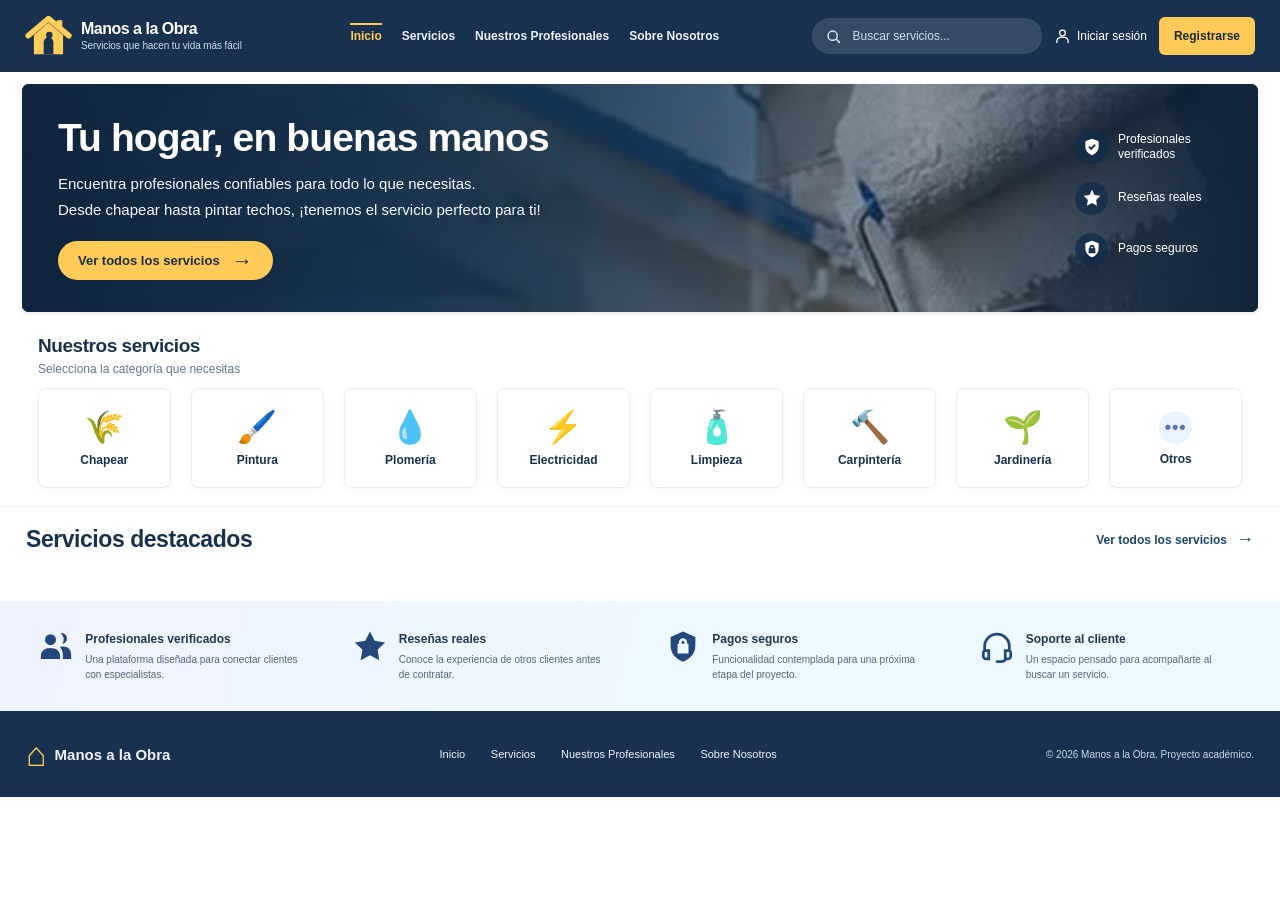
==== index.html @ 30cb7265 "Pagina de inicio" ====
<!DOCTYPE html>
<html lang="es">
<head>
  <meta charset="UTF-8">
  <meta name="viewport" content="width=device-width, initial-scale=1.0">
  <meta name="theme-color" content="#172f4b">
  <meta name="description" content="Manos a la Obra: encuentra profesionales para pintura, plomería, electricidad y más servicios del hogar.">
  <title>Manos a la Obra | Servicios para tu hogar</title>
  <link rel="stylesheet" href="styles.css">
  <script src="script.js" defer></script>
</head>
<body>
  <header class="site-header" id="inicio">
    <div class="header-inner">
      <a href="#inicio" class="brand" aria-label="Manos a la Obra, ir al inicio">
        <span class="brand-icon" aria-hidden="true">
          <svg viewBox="0 0 58 54" fill="none" xmlns="http://www.w3.org/2000/svg">
            <path d="m4 26 25-21 25 21" stroke="#FFCE5C" stroke-width="7" stroke-linecap="round" stroke-linejoin="round"/>
            <path d="M11 25v24h36V25L29 10 11 25Z" fill="#FFCE5C"/>
            <path d="M23 49V34a6 6 0 0 1 12 0v15" fill="#17334F"/>
            <path d="M39 14V7h7v13" fill="#FFCE5C"/>
            <path d="M26 25a4 4 0 1 1 8 0 4 4 0 0 1-8 0Z" fill="#17334F"/>
          </svg>
        </span>
        <span class="brand-text"><strong>Manos a la Obra</strong><small>Servicios que hacen tu vida más fácil</small></span>
      </a>

      <nav class="desktop-nav" aria-label="Navegación principal">
        <a class="nav-link is-active" href="#inicio">Inicio</a>
        <a class="nav-link" href="#servicios">Servicios</a>
        <a class="nav-link" href="#profesionales">Nuestros Profesionales</a>
        <a class="nav-link" href="#nosotros">Sobre Nosotros</a>
      </nav>

      <div class="header-actions">
        <form class="site-search" id="search-form" role="search" aria-label="Buscar servicios">
          <svg class="search-icon" viewBox="0 0 24 24" fill="none" stroke="currentColor" stroke-width="2" aria-hidden="true"><circle cx="10.8" cy="10.8" r="6.5"/><path d="m16 16 5 5"/></svg>
          <input id="search-input" type="search" placeholder="Buscar servicios..." aria-label="Buscar por servicio o profesional" autocomplete="off">
        </form>
        <button class="login-button" type="button" data-pending="iniciar sesión">
          <svg viewBox="0 0 24 24" fill="none" stroke="currentColor" stroke-width="1.8" aria-hidden="true"><circle cx="12" cy="7" r="4"/><path d="M4 21v-2c0-4 3.5-6 8-6s8 2 8 6v2"/></svg>
          <span>Iniciar sesión</span>
        </button>
        <button class="register-button" type="button" data-pending="registrarse">Registrarse</button>
      </div>
      <button class="menu-toggle" id="menu-toggle" type="button" aria-label="Abrir menú" aria-controls="mobile-menu" aria-expanded="false">
        <span></span><span></span><span></span>
      </button>
    </div>
    <nav class="mobile-menu" id="mobile-menu" aria-label="Menú móvil" hidden>
      <a href="#inicio">Inicio</a>
      <a href="#servicios">Servicios</a>
      <a href="#profesionales">Nuestros Profesionales</a>
      <a href="#nosotros">Sobre Nosotros</a>
      <div class="mobile-auth">
        <button type="button" data-pending="iniciar sesión">Iniciar sesión</button>
        <button type="button" data-pending="registrarse">Registrarse</button>
      </div>
    </nav>
  </header>

  <main>
    <section class="hero-section" aria-labelledby="hero-title">
      <div class="hero-content">
        <span class="hero-eyebrow">SERVICIOS PARA EL HOGAR</span>
        <h1 id="hero-title">Tu hogar, en buenas manos</h1>
        <p>Encuentra profesionales confiables para todo lo que necesitas.</p>
        <p>Desde chapear hasta pintar techos, ¡tenemos el servicio perfecto para ti!</p>
        <a class="hero-cta" href="#servicios">Ver todos los servicios <span aria-hidden="true">→</span></a>
      </div>
      <div class="hero-highlights" aria-label="Beneficios de la plataforma">
        <div class="hero-highlight">
          <span class="hero-highlight-icon" aria-hidden="true">
            <svg viewBox="0 0 24 24" fill="currentColor"><path d="m12 2 8 3v6.1c0 5.2-3.1 8.7-8 10.9-4.9-2.2-8-5.7-8-10.9V5l8-3Zm-1 13.8 5.5-6-1.5-1.4-4 4.3-2-1.9-1.4 1.4 3.4 3.6Z"/></svg>
          </span><span>Profesionales<br>verificados</span>
        </div>
        <div class="hero-highlight">
          <span class="hero-highlight-icon" aria-hidden="true"><svg viewBox="0 0 24 24" fill="currentColor"><path d="m12 2 3.1 6.3 7 1-5.1 5 .9 7-5.9-3.2-6 3.2 1-7-5-5 7-1L12 2Z"/></svg></span>
          <span>Reseñas reales</span>
        </div>
        <div class="hero-highlight">
          <span class="hero-highlight-icon" aria-hidden="true"><svg viewBox="0 0 24 24" fill="currentColor"><path d="m12 2 8 3v6.2c0 5.1-3.2 8.8-8 10.8-4.8-2-8-5.7-8-10.8V5l8-3Zm0 5a3 3 0 0 0-3 3v1H8v6h8v-6h-1v-1a3 3 0 0 0-3-3Zm-1 4v-1a1 1 0 0 1 2 0v1h-2Z"/></svg></span>
          <span>Pagos seguros</span>
        </div>
      </div>
    </section>

    <section class="categories-section section-wrap" id="servicios" aria-labelledby="categories-title">
      <div class="section-heading">
        <h2 id="categories-title">Nuestros servicios</h2>
        <p>Selecciona la categoría que necesitas</p>
      </div>
      <div class="category-grid" role="group" aria-label="Filtrar por categoría">
        <button class="category-card" type="button" data-category="Chapear" aria-pressed="false"><span class="category-emoji" aria-hidden="true">🌾</span><span>Chapear</span></button>
        <button class="category-card" type="button" data-category="Pintura" aria-pressed="false"><span class="category-emoji" aria-hidden="true">🖌️</span><span>Pintura</span></button>
        <button class="category-card" type="button" data-category="Plomería" aria-pressed="false"><span class="category-emoji" aria-hidden="true">💧</span><span>Plomería</span></button>
        <button class="category-card" type="button" data-category="Electricidad" aria-pressed="false"><span class="category-emoji" aria-hidden="true">⚡</span><span>Electricidad</span></button>
        <button class="category-card" type="button" data-category="Limpieza" aria-pressed="false"><span class="category-emoji" aria-hidden="true">🧴</span><span>Limpieza</span></button>
        <button class="category-card" type="button" data-category="Carpintería" aria-pressed="false"><span class="category-emoji" aria-hidden="true">🔨</span><span>Carpintería</span></button>
        <button class="category-card" type="button" data-category="Jardinería" aria-pressed="false"><span class="category-emoji" aria-hidden="true">🌱</span><span>Jardinería</span></button>
        <button class="category-card" type="button" data-category="Otros" aria-pressed="false"><span class="category-emoji others-icon" aria-hidden="true">•••</span><span>Otros</span></button>
      </div>
    </section>

    <section class="featured-section" id="profesionales" aria-labelledby="featured-title">
      <div class="section-wrap">
        <div class="featured-header">
          <div>
            <h2 id="featured-title">Servicios destacados</h2>
            <p class="results-count" id="results-count" aria-live="polite"></p>
          </div>
          <button id="show-all" class="all-services-link" type="button">Ver todos los servicios <span aria-hidden="true">→</span></button>
        </div>
        <div class="active-filter" id="active-filter" hidden><span id="filter-label"></span><button type="button" id="clear-filter" aria-label="Quitar filtros">×</button></div>
        <div class="services-grid" id="services-grid" aria-live="polite"></div>
        <div class="empty-state" id="empty-state" hidden>
          <div class="empty-icon" aria-hidden="true">⌕</div>
          <h3>No encontramos servicios con esos filtros</h3>
          <p>Prueba otra búsqueda o selecciona una categoría diferente.</p>
          <button class="reset-button" type="button" id="empty-reset">Ver todos los servicios</button>
        </div>
      </div>
    </section>

    <section class="trust-section" id="nosotros" aria-label="Acerca de la plataforma">
      <div class="trust-grid section-wrap">
        <div class="trust-item"><div class="trust-icon" aria-hidden="true"><svg viewBox="0 0 24 24" fill="currentColor"><path d="M8 11a4 4 0 1 0 0-8 4 4 0 0 0 0 8Zm8.6-.9a4 4 0 1 0-1.3-7.9 5.8 5.8 0 0 1 1.3 7.9ZM8 13c-4.4 0-7 2.3-7 6v2h14v-2c0-3.7-2.6-6-7-6Zm9-1c-.8 0-1.5.1-2.2.3 1.5 1.5 2.2 3.5 2.2 5.8V21h6v-3c0-3.7-2.2-6-6-6Z"/></svg></div><div><h3>Profesionales verificados</h3><p>Una plataforma diseñada para conectar clientes con especialistas.</p></div></div>
        <div class="trust-item"><div class="trust-icon" aria-hidden="true"><svg viewBox="0 0 24 24" fill="currentColor"><path d="m12 1 3.4 6.9L23 9l-5.5 5.4 1.3 7.6-6.8-3.6L5.2 22l1.3-7.6L1 9l7.6-1.1L12 1Z"/></svg></div><div><h3>Reseñas reales</h3><p>Conoce la experiencia de otros clientes antes de contratar.</p></div></div>
        <div class="trust-item"><div class="trust-icon" aria-hidden="true"><svg viewBox="0 0 24 24" fill="currentColor"><path d="m12 1 9 4v6c0 6-3.5 9.7-9 12-5.5-2.3-9-6-9-12V5l9-4Zm0 5a3 3 0 0 0-3 3v1H8v7h8v-7h-1V9a3 3 0 0 0-3-3Zm-1 4V9a1 1 0 0 1 2 0v1h-2Z"/></svg></div><div><h3>Pagos seguros</h3><p>Funcionalidad contemplada para una próxima etapa del proyecto.</p></div></div>
        <div class="trust-item"><div class="trust-icon" aria-hidden="true"><svg viewBox="0 0 24 24" fill="none" stroke="currentColor" stroke-width="2" stroke-linecap="round"><path d="M3 15V12a9 9 0 0 1 18 0v3M3 15h3v6H4a2 2 0 0 1-2-2v-2a2 2 0 0 1 1-2Zm18 0h-3v6h2a2 2 0 0 0 2-2v-2a2 2 0 0 0-1-2Z"/><path d="M18 21c0 1.5-2 2-4 2h-2"/></svg></div><div><h3>Soporte al cliente</h3><p>Un espacio pensado para acompañarte al buscar un servicio.</p></div></div>
      </div>
    </section>
  </main>

  <footer class="site-footer">
    <div class="footer-inner section-wrap">
      <a href="#inicio" class="footer-brand" aria-label="Volver al inicio"><span aria-hidden="true">⌂</span> Manos a la Obra</a>
      <nav aria-label="Navegación del pie de página"><a href="#inicio">Inicio</a><a href="#servicios">Servicios</a><a href="#profesionales">Nuestros Profesionales</a><a href="#nosotros">Sobre Nosotros</a></nav>
      <span class="footer-copy">© 2026 Manos a la Obra. Proyecto académico.</span>
    </div>
  </footer>

  <dialog id="profile-dialog" class="profile-dialog" aria-labelledby="dialog-name">
    <button class="dialog-close" id="profile-close" type="button" aria-label="Cerrar perfil">×</button>
    <div id="profile-content"></div>
  </dialog>
</body>
</html>
---- styles.css ----
/* Manos a la Obra — página de inicio (solo front-end) */
:root {
  --navy: #17314e;
  --navy-dark: #12283f;
  --blue: #1b466b;
  --gold: #ffcb58;
  --gold-hover: #f5b938;
  --ink: #18314c;
  --muted: #64758a;
  --surface: #ffffff;
  --pale: #f5f8fc;
  --line: #e6ebf1;
  --shadow: 0 5px 22px rgba(24, 49, 76, .07);
  font-family: "Inter", "Segoe UI", Arial, sans-serif;
  color: var(--ink);
  background: #fff;
  scroll-behavior: smooth;
}
*, *::before, *::after { box-sizing: border-box; }
body { margin: 0; min-width: 320px; font-size: 14px; }
button, input { font: inherit; }
button { cursor: pointer; }
a { color: inherit; text-decoration: none; }
button:focus-visible, a:focus-visible, input:focus-visible { outline: 3px solid #edb63f; outline-offset: 3px; }
[hidden] { display: none !important; }
.site-header { background: var(--navy); position: relative; z-index: 20; color: #fff; }
.header-inner { width: min(100%, 1560px); margin: auto; padding: 0 28px; min-height: 72px; display: flex; align-items: center; justify-content: space-between; gap: 22px; }
.brand { display: flex; align-items: center; gap: 9px; min-width: 244px; flex-shrink: 0; }
.brand-icon { width: 47px; height: 45px; display: flex; align-items: center; }
.brand-icon svg { width: 100%; height: 100%; }
.brand-text { display: flex; flex-direction: column; gap: 2px; line-height: 1.15; }
.brand-text strong { font-size: 18px; letter-spacing: -.5px; font-weight: 800; }
.brand-text small { font-size: 10px; color: #d2dde9; letter-spacing: -.1px; white-space: nowrap; }
.desktop-nav { display: flex; align-items: center; justify-content: center; gap: clamp(14px, 2.4vw, 35px); align-self: stretch; white-space: nowrap; }
.nav-link { font-size: 12px; color: #edf3fa; font-weight: 600; display: grid; place-items: center; position: relative; transition: color .2s; }
.nav-link:hover, .nav-link.is-active { color: var(--gold); }
.nav-link.is-active::after { content: ""; height: 2px; background: var(--gold); position: absolute; left: 0; right: 0; bottom: 18px; }
.header-actions { display: flex; align-items: center; justify-content: flex-end; gap: 16px; min-width: 0; }
.site-search { height: 36px; width: clamp(166px, 18vw, 265px); min-width: 142px; display: flex; align-items: center; gap: 9px; padding: 0 12px; background: rgba(255,255,255,.13); border: 1px solid rgba(255,255,255,.025); border-radius: 24px; color: #e2eaf2; transition: background .15s; }
.site-search:focus-within { background: rgba(255,255,255,.21); }
.search-icon { width: 17px; height: 17px; flex: 0 0 17px; }
.site-search input { outline: none; border: none; background: transparent; color: white; width: 100%; min-width: 30px; font-size: 12px; }
.site-search input::placeholder { color: #d4deea; opacity: 1; }
.site-search input::-webkit-search-cancel-button { cursor: pointer; filter: grayscale(1) brightness(5); }
.login-button { display: flex; align-items: center; gap: 6px; white-space: nowrap; color: #fff; font-size: 12px; border: none; padding: 6px 0; background: none; }
.login-button svg { width: 17px; height: 17px; }
.login-button:hover { color: var(--gold); }
.register-button { background: var(--gold); color: #1b2b3a; font-weight: 700; border: none; border-radius: 6px; padding: 12px 15px; font-size: 12px; transition: background .2s, transform .2s; white-space: nowrap; }
.register-button:hover, .hero-cta:hover { background: var(--gold-hover); transform: translateY(-1px); }
.menu-toggle, .mobile-menu { display: none; }
.section-wrap { width: min(100% - 52px, 1510px); margin: 0 auto; }

/* Hero */
.hero-section { width: min(100% - 44px, 1520px); margin: 12px auto 22px; min-height: 228px; border-radius: 7px; background: var(--navy-dark); color: #fff; position: relative; overflow: hidden; display: flex; justify-content: space-between; align-items: center; padding: 28px 36px; isolation: isolate; box-shadow: 0 2px 5px rgba(14,40,61,.11); }
.hero-section::before { position: absolute; inset: 0; content: ""; background: url("assets/images/hero-casa.jpg") center 43% / cover no-repeat; opacity: .89; z-index: -2; }
.hero-section::after { position: absolute; inset: 0; content: ""; z-index: -1; background: linear-gradient(90deg, rgba(14,35,60,.98) 0%,rgba(19,48,75,.94) 28%,rgba(19,48,75,.62) 56%,rgba(18,41,66,.33) 73%,rgba(15,35,57,.94) 100%); }
.hero-content { max-width: 720px; padding-bottom: 1px; }
.hero-eyebrow { display: none; }
.hero-content h1 { font-size: clamp(26px,3.05vw,41px); margin: 0 0 12px; line-height: 1.18; font-weight: 800; letter-spacing: -.9px; }
.hero-content p { font-size: clamp(12px, 1.18vw, 15px); line-height: 1.48; color: #f5f8fc; margin: 3px 0; }
.hero-cta { display: inline-flex; align-items: center; gap: 12px; margin-top: 17px; border-radius: 26px; padding: 12px 20px; background: var(--gold); color: #1c2f43; font-size: 13px; font-weight: 750; transition: background .2s, transform .2s; }
.hero-cta span { font-size: 21px; line-height: 13px; }
.hero-highlights { display: grid; gap: 18px; min-width: 147px; flex-shrink: 0; margin-left: 25px; }
.hero-highlight { display: flex; gap: 10px; align-items: center; font-size: 12px; line-height: 1.28; font-weight: 500; }
.hero-highlight-icon { height: 33px; width: 33px; background: rgba(17,44,73,.75); display: grid; place-items: center; border-radius: 50%; }
.hero-highlight-icon svg { height: 20px; width: 20px; }

/* Categorías */
.categories-section { padding: 1px 12px 18px; }
.section-heading h2, .featured-header h2 { font-weight: 800; letter-spacing: -.45px; margin: 0; }
.section-heading h2 { font-size: 19px; }
.section-heading p { color: var(--muted); font-size: 12px; margin: 5px 0 12px; }
.category-grid { display: grid; grid-template-columns: repeat(8, minmax(0, 1fr)); gap: clamp(12px, 1.6vw, 23px); }
.category-card { border: 1px solid var(--line); background: var(--surface); border-radius: 8px; min-height: 100px; display: flex; align-items: center; justify-content: center; flex-direction: column; gap: 8px; box-shadow: 0 2px 8px rgba(20,48,77,.04); font-weight: 750; font-size: 12px; color: var(--navy); transition: transform .2s, border .2s, box-shadow .2s, background .2s; }
.category-card:hover { transform: translateY(-3px); border-color: #c5d3e1; box-shadow: 0 5px 16px rgba(20,48,77,.08); }
.category-card[aria-pressed="true"] { border-color: #e3b34e; background: #fff9e9; box-shadow: inset 0 0 0 1px #e5bc5b; }
.category-emoji { font-family: "Apple Color Emoji", "Segoe UI Emoji", "Noto Color Emoji", sans-serif; font-size: 32px; line-height: 1; height: 35px; display: grid; place-items: center; }
.others-icon { background: #edf2ff; height: 33px; width: 33px; border-radius: 50%; color: #5b71b1; font-size: 18px; font-weight: 900; letter-spacing: 1px; }

/* Tarjetas */
.featured-section { border-top: 1px solid #edf1f5; padding: 15px 0 27px; }
.featured-header { display: flex; justify-content: space-between; align-items: center; gap: 15px; margin: 0 0 17px; }
.featured-header h2 { font-size: 23px; }
.all-services-link { border: none; background: transparent; display: inline-flex; align-items: center; gap: 9px; color: var(--blue); font-weight: 750; font-size: 12px; padding: 7px 0; white-space: nowrap; }
.all-services-link span { font-size: 18px; }
.all-services-link:hover { text-decoration: underline; }
.results-count { color: var(--muted); font-size: 12px; margin: 6px 0 0; }
.results-count:empty { display: none; }
.active-filter { display: inline-flex; gap: 10px; align-items: center; padding: 5px 8px 5px 12px; border-radius: 20px; background: #edf4fa; color: #264e70; margin: -5px 0 16px; font-size: 12px; font-weight: 650; }
.active-filter button { display: inline-grid; place-items: center; background: #dce7f0; color: #31516c; border: none; border-radius: 50%; font-size: 18px; width: 20px; height: 20px; line-height: 1; }
.services-grid { display: grid; grid-template-columns: repeat(4, minmax(0, 1fr)); gap: 20px; }
.service-card { border: 1px solid #e6ebf1; min-width: 0; background: white; border-radius: 6px; overflow: hidden; box-shadow: 0 3px 10px rgba(20,48,77,.055); display: flex; flex-direction: column; transition: transform .22s ease, box-shadow .22s ease; }
.service-card:hover { transform: translateY(-3px); box-shadow: 0 9px 20px rgba(20,48,77,.11); }
.service-image { width: 100%; aspect-ratio: 2.76 / 1; display: block; object-fit: cover; object-position: center; background: #d6e2ea; }
.service-body { padding: 10px 12px 12px; display: flex; flex-direction: column; flex: 1; }
.profile-row { display: flex; align-items: center; gap: 8px; min-width: 0; }
.profile-avatar { height: 38px; width: 38px; border-radius: 50%; border: 2px solid #ebf2f7; object-fit: cover; flex-shrink: 0; }
.profile-name { font-weight: 800; font-size: 12px; margin: 0 0 2px; }
.profile-specialty { font-size: 11px; color: var(--muted); margin: 0; }
.rating { font-size: 12px; margin: 11px 0 7px; display: flex; align-items: center; gap: 5px; }
.rating-star { color: #ffbd35; font-size: 17px; line-height: 13px; }
.rating-number { color: #26394b; font-weight: 750; }
.rating-total { color: #738498; }
.card-description { color: #4c6176; font-size: 11px; line-height: 1.53; margin: 0 0 9px; min-height: 34px; }
.tag-row { display: flex; gap: 6px; flex-wrap: wrap; margin-top: auto; padding-bottom: 12px; }
.service-tag { display: inline-flex; padding: 4px 9px; border-radius: 14px; background: #eef5f9; color: #395a72; font-size: 10px; white-space: nowrap; }
.card-bottom { display: flex; justify-content: space-between; gap: 8px; align-items: center; padding-top: 5px; }
.price { display: flex; align-items: baseline; gap: 4px; white-space: nowrap; }
.price strong { font-size: 16px; color: #17334f; letter-spacing: -.35px; }
.price span { color: #66798d; font-size: 10px; }
.profile-button { background: #12375a; color: #fff; border: none; padding: 8px 17px; border-radius: 5px; font-size: 11px; font-weight: 700; box-shadow: 0 2px 5px rgba(15,48,77,.12); transition: background .2s; white-space: nowrap; }
.profile-button:hover { background: #27638f; }
.empty-state { text-align: center; border: 1px dashed #d8e3ed; background: #fafcff; border-radius: 12px; padding: 38px 15px; }
.empty-icon { font-size: 58px; color: #b7c7d7; }
.empty-state h3 { font-size: 19px; margin: 0 0 10px; }
.empty-state p { color: var(--muted); margin: 0 0 18px; }
.reset-button { background: var(--navy); color: #fff; border: none; border-radius: 5px; padding: 11px 17px; font-weight: 700; }
.reset-button:hover { background: #2b577b; }

/* Sección inferior */
.trust-section { background: linear-gradient(105deg, #f0f3ff 0%,#eef8ff 50%,#eef9ff 100%); padding: 29px 0; }
.trust-grid { display: grid; grid-template-columns: repeat(4, 1fr); column-gap: 26px; row-gap: 23px; }
.trust-item { display: flex; justify-content: center; align-items: flex-start; gap: 12px; }
.trust-icon { color: #24477c; width: 34px; height: 33px; flex: 0 0 34px; }
.trust-icon svg { width: 100%; height: 100%; }
.trust-item h3 { margin: 2px 0 6px; font-size: 12px; color: #213750; font-weight: 800; }
.trust-item p { margin: 0; line-height: 1.5; max-width: 215px; color: #53677b; font-size: 10px; }
.site-footer { background: var(--navy); color: #f0f4fb; }
.footer-inner { min-height: 86px; display: flex; justify-content: space-between; align-items: center; gap: 26px; }
.footer-brand { display: flex; align-items: center; gap: 8px; font-size: 15px; font-weight: 800; white-space: nowrap; }
.footer-brand span { color: var(--gold); font-size: 34px; line-height: 1; }
.site-footer nav { display: flex; gap: clamp(14px,2vw,30px); align-items: center; }
.site-footer nav a { font-size: 11px; }
.site-footer nav a:hover { color: var(--gold); }
.footer-copy { color: #ced8e4; font-size: 10px; white-space: nowrap; }

/* Diálogos de prototipo */
dialog { border: none; padding: 0; border-radius: 12px; box-shadow: 0 20px 70px rgba(0,0,0,.27); max-height: min(90dvh, 780px); overflow: auto; }
dialog::backdrop { background: rgba(10,28,48,.67); backdrop-filter: blur(3px); }
.profile-dialog { width: min(95vw, 560px); }
.dialog-close { position: absolute; top: 12px; right: 12px; width: 32px; height: 32px; border: none; border-radius: 50%; font-size: 25px; display: grid; place-items: center; line-height: 1; background: rgba(255,255,255,.95); color: #17314e; z-index: 3; }
.dialog-close:hover { background: var(--gold); }
.dialog-cover { width: 100%; height: 205px; object-fit: cover; display: block; }
.dialog-details { padding: 22px 25px 26px; }
.dialog-profile { display: flex; align-items: center; gap: 13px; }
.dialog-profile img { height: 62px; width: 62px; border-radius: 50%; object-fit: cover; }
.dialog-profile h2 { font-size: 25px; margin: 0 0 4px; }
.dialog-profile p { margin: 0; color: var(--muted); }
.dialog-rating { margin: 17px 0 10px; color: #44596d; }
.dialog-details > p { color: #44596d; line-height: 1.65; margin: 0 0 15px; }
.dialog-tags { display: flex; flex-wrap: wrap; gap: 6px; margin: 0 0 15px; }
.dialog-price { border-top: 1px solid var(--line); padding-top: 17px; display: flex; align-items: center; justify-content: space-between; gap: 15px; }
.dialog-price strong { font-size: 22px; }
.dialog-price span { font-size: 12px; color: var(--muted); }
.demo-note { border: 1px solid #e5ecf2; background: #f6f9fc; font-size: 11px; color: #66788a; margin-top: 16px; padding: 10px; border-radius: 6px; }
.info-dialog { width: min(92vw, 390px); padding: 35px 30px 27px; text-align: center; }
.info-symbol { font-size: 38px; margin-bottom: 8px; }
.info-dialog h2 { font-size: 22px; margin: 0 0 13px; }
.info-dialog p { color: #586e83; line-height: 1.6; margin: 0 0 23px; }

@media (max-width: 1320px) {
  .header-inner { padding-inline: 25px; gap: 14px; }
  .brand { min-width: 233px; }
  .brand-text strong { font-size: 16px; }
  .desktop-nav { gap: 20px; }
  .header-actions { gap: 12px; }
  .service-body { padding-inline: 11px; }
  .profile-button { padding-inline: 15px; }
}
@media (max-width: 1130px) {
  .brand { min-width: unset; }
  .brand-text small { display: none; }
  .desktop-nav { gap: 14px; }
  .nav-link { font-size: 11px; }
  .site-search { width: 155px; }
  .header-actions { gap: 10px; }
  .login-button span { display: none; }
  .register-button { padding: 10px 12px; }
  .services-grid { gap: 14px; }
  .price strong { font-size: 14px; }
  .profile-button { padding: 8px 10px; }
}
@media (max-width: 900px) {
  .header-inner { min-height: 69px; }
  .desktop-nav { display: none; }
  .menu-toggle { display: flex; flex-direction: column; align-items: center; justify-content: center; gap: 5px; width: 40px; height: 40px; border: 1px solid rgba(255,255,255,.25); background: transparent; color: #fff; border-radius: 6px; }
  .menu-toggle span { height: 2px; width: 20px; background: #fff; }
  .mobile-menu:not([hidden]) { display: flex; flex-direction: column; background: #1a3958; padding: 7px 26px 21px; }
  .mobile-menu a, .mobile-menu button { color: white; padding: 12px 0; font-weight: 600; text-align: left; font-size: 13px; }
  .mobile-menu a:hover { color: var(--gold); }
  .mobile-auth { display: flex; align-items: center; gap: 20px; border-top: 1px solid rgba(255,255,255,.12); padding-top: 7px; }
  .mobile-auth button { border: none; background: none; }
  .header-actions .login-button, .header-actions .register-button { display: none; }
  .site-search { width: clamp(170px,30vw,340px); }
  .hero-highlights { gap: 12px; }
  .hero-section { padding: 26px 27px; }
  .category-grid { grid-template-columns: repeat(4, minmax(0, 1fr)); gap: 12px; }
  .services-grid { grid-template-columns: repeat(2,minmax(0,1fr)); }
  .card-description { min-height: 0; }
  .trust-grid { grid-template-columns: repeat(2,1fr); }
  .trust-item { justify-content: flex-start; }
  .footer-inner { flex-wrap: wrap; justify-content: center; padding-block: 20px; row-gap: 16px; }
}
@media (max-width: 620px) {
  .header-inner { padding-inline: 16px; gap: 10px; }
  .brand-icon { width: 39px; height: 40px; }
  .brand-text strong { font-size: 14px; }
  .site-search { width: 38px; min-width: 38px; height: 38px; padding: 0 10px; overflow: hidden; transition: width .2s; }
  .site-search:focus-within { width: min(46vw,210px); }
  .site-search input { font-size: 12px; }
  .hero-section { width: calc(100% - 24px); border-radius: 8px; padding: 28px 22px 27px; min-height: 275px; margin: 12px auto 22px; }
  .hero-section::after { background: linear-gradient(90deg, rgba(12,35,58,.98), rgba(12,35,58,.82)); }
  .hero-content h1 { font-size: clamp(26px,7vw,35px); }
  .hero-content p { font-size: 13px; }
  .hero-highlights { display: none; }
  .section-wrap { width: calc(100% - 30px); }
  .categories-section { padding: 0 0 20px; }
  .category-grid { grid-template-columns: repeat(4,minmax(0,1fr)); gap: 8px; }
  .category-card { min-height: 88px; font-size: 10px; }
  .category-emoji { font-size: 27px; height: 31px; }
  .featured-section { padding-top: 18px; }
  .featured-header { align-items: flex-start; }
  .featured-header h2 { font-size: 21px; }
  .all-services-link { font-size: 10px; }
  .services-grid { gap: 14px; }
  .service-body { padding: 9px 10px 11px; }
  .profile-avatar { width: 33px; height: 33px; }
  .profile-name { font-size: 11px; }
  .profile-specialty { font-size: 10px; }
  .rating { margin-block: 8px 5px; }
  .card-description { font-size: 10px; }
  .service-tag { padding: 3px 6px; font-size: 9px; }
  .tag-row { padding-bottom: 10px; }
  .card-bottom { flex-wrap: wrap; }
  .profile-button { width: 100%; margin-top: 3px; }
  .trust-section { padding-block: 23px; }
  .trust-grid { gap: 18px; }
  .trust-icon { width: 28px; height: 28px; flex-basis: 28px; }
  .trust-item { gap: 8px; }
  .trust-item h3 { font-size: 11px; }
  .trust-item p { font-size: 10px; }
  .site-footer nav { flex-wrap: wrap; justify-content: center; }
  .footer-copy { width: 100%; text-align: center; }
}
@media (max-width: 420px) {
  .brand { gap: 4px; }
  .brand-text strong { font-size: 12px; }
  .brand-icon { width: 33px; }
  .category-grid { grid-template-columns: repeat(4, minmax(0,1fr)); gap: 6px; }
  .category-card { min-height: 79px; gap: 6px; font-size: 9px; }
  .category-emoji { font-size: 23px; }
  .services-grid { grid-template-columns: 1fr; }
  .service-image { aspect-ratio: 2.8 / 1; }
  .card-bottom { flex-wrap: nowrap; }
  .profile-button { width: auto; margin-top: 0; }
  .trust-grid { grid-template-columns: 1fr 1fr; column-gap: 8px; }
  .footer-brand { font-size: 14px; }
}
@media (prefers-reduced-motion: reduce) {
  *, *::before, *::after { scroll-behavior: auto !important; transition-duration: .01ms !important; animation-duration: .01ms !important; }
}
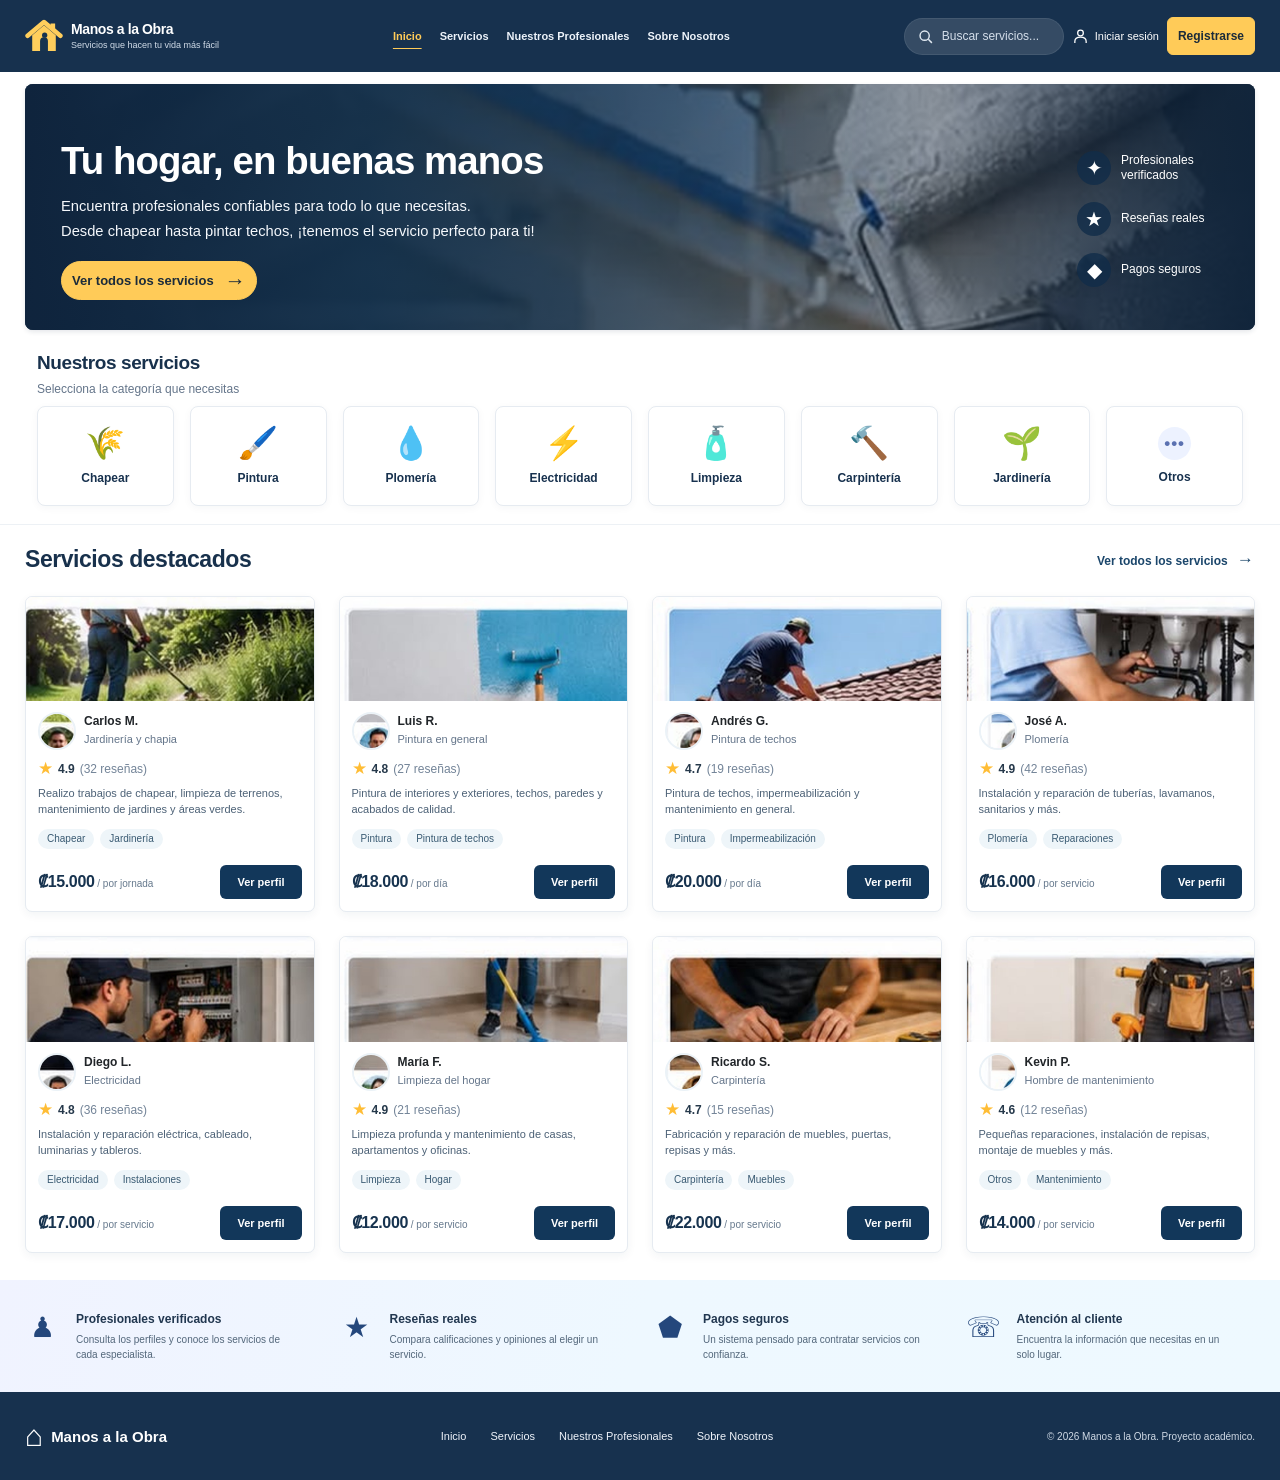
==== commit 7fb126f3: "Correcciones" ====
--- a/index.html
+++ b/index.html
@@ -2,147 +2,154 @@
 <html lang="es">
 <head>
   <meta charset="UTF-8">
-  <meta name="viewport" content="width=device-width, initial-scale=1.0">
-  <meta name="theme-color" content="#172f4b">
-  <meta name="description" content="Manos a la Obra: encuentra profesionales para pintura, plomería, electricidad y más servicios del hogar.">
+  <meta name="viewport" content="width=device-width, initial-scale=1">
+  <meta name="theme-color" content="#17314e">
+  <meta name="description" content="Manos a la Obra: conoce profesionales de pintura, plomería, electricidad, jardinería y otros servicios para el hogar.">
   <title>Manos a la Obra | Servicios para tu hogar</title>
+
+
+  <link href="https://cdn.jsdelivr.net/npm/bootstrap@5.3.3/dist/css/bootstrap.min.css" rel="stylesheet">
   <link rel="stylesheet" href="styles.css">
-  <script src="script.js" defer></script>
 </head>
 <body>
-  <header class="site-header" id="inicio">
-    <div class="header-inner">
-      <a href="#inicio" class="brand" aria-label="Manos a la Obra, ir al inicio">
-        <span class="brand-icon" aria-hidden="true">
-          <svg viewBox="0 0 58 54" fill="none" xmlns="http://www.w3.org/2000/svg">
-            <path d="m4 26 25-21 25 21" stroke="#FFCE5C" stroke-width="7" stroke-linecap="round" stroke-linejoin="round"/>
-            <path d="M11 25v24h36V25L29 10 11 25Z" fill="#FFCE5C"/>
-            <path d="M23 49V34a6 6 0 0 1 12 0v15" fill="#17334F"/>
-            <path d="M39 14V7h7v13" fill="#FFCE5C"/>
-            <path d="M26 25a4 4 0 1 1 8 0 4 4 0 0 1-8 0Z" fill="#17334F"/>
-          </svg>
-        </span>
-        <span class="brand-text"><strong>Manos a la Obra</strong><small>Servicios que hacen tu vida más fácil</small></span>
-      </a>
+  <header id="inicio" class="site-header">
+    <nav class="navbar navbar-expand-lg navbar-dark" aria-label="Navegación principal">
+      <div class="container-fluid section-wrap px-0">
+        <a class="navbar-brand brand d-flex align-items-center gap-2 m-0" href="#inicio" aria-label="Manos a la Obra, ir al inicio">
+          <span class="brand-icon" aria-hidden="true">
+            <svg viewBox="0 0 58 54" fill="none" xmlns="http://www.w3.org/2000/svg">
+              <path d="m4 26 25-21 25 21" stroke="#FFCE5C" stroke-width="7" stroke-linecap="round" stroke-linejoin="round"/>
+              <path d="M11 25v24h36V25L29 10 11 25Z" fill="#FFCE5C"/>
+              <path d="M23 49V34a6 6 0 0 1 12 0v15" fill="#17334F"/>
+              <path d="M39 14V7h7v13" fill="#FFCE5C"/>
+              <path d="M26 25a4 4 0 1 1 8 0 4 4 0 0 1-8 0Z" fill="#17334F"/>
+            </svg>
+          </span>
+          <span class="brand-text"><strong>Manos a la Obra</strong><small>Servicios que hacen tu vida más fácil</small></span>
+        </a>
 
-      <nav class="desktop-nav" aria-label="Navegación principal">
-        <a class="nav-link is-active" href="#inicio">Inicio</a>
-        <a class="nav-link" href="#servicios">Servicios</a>
-        <a class="nav-link" href="#profesionales">Nuestros Profesionales</a>
-        <a class="nav-link" href="#nosotros">Sobre Nosotros</a>
-      </nav>
+        <button class="navbar-toggler border-0 shadow-none" type="button" data-bs-toggle="collapse" data-bs-target="#menu-principal" aria-controls="menu-principal" aria-expanded="false" aria-label="Abrir menú">
+          <span class="navbar-toggler-icon"></span>
+        </button>
 
-      <div class="header-actions">
-        <form class="site-search" id="search-form" role="search" aria-label="Buscar servicios">
-          <svg class="search-icon" viewBox="0 0 24 24" fill="none" stroke="currentColor" stroke-width="2" aria-hidden="true"><circle cx="10.8" cy="10.8" r="6.5"/><path d="m16 16 5 5"/></svg>
-          <input id="search-input" type="search" placeholder="Buscar servicios..." aria-label="Buscar por servicio o profesional" autocomplete="off">
-        </form>
-        <button class="login-button" type="button" data-pending="iniciar sesión">
-          <svg viewBox="0 0 24 24" fill="none" stroke="currentColor" stroke-width="1.8" aria-hidden="true"><circle cx="12" cy="7" r="4"/><path d="M4 21v-2c0-4 3.5-6 8-6s8 2 8 6v2"/></svg>
-          <span>Iniciar sesión</span>
-        </button>
-        <button class="register-button" type="button" data-pending="registrarse">Registrarse</button>
-      </div>
-      <button class="menu-toggle" id="menu-toggle" type="button" aria-label="Abrir menú" aria-controls="mobile-menu" aria-expanded="false">
-        <span></span><span></span><span></span>
-      </button>
-    </div>
-    <nav class="mobile-menu" id="mobile-menu" aria-label="Menú móvil" hidden>
-      <a href="#inicio">Inicio</a>
-      <a href="#servicios">Servicios</a>
-      <a href="#profesionales">Nuestros Profesionales</a>
-      <a href="#nosotros">Sobre Nosotros</a>
-      <div class="mobile-auth">
-        <button type="button" data-pending="iniciar sesión">Iniciar sesión</button>
-        <button type="button" data-pending="registrarse">Registrarse</button>
+        <div class="collapse navbar-collapse" id="menu-principal">
+          <ul class="navbar-nav mx-lg-auto align-items-lg-center nav-links gap-lg-2 gap-xxl-3">
+            <li class="nav-item"><a class="nav-link active" aria-current="page" href="#inicio">Inicio</a></li>
+            <li class="nav-item"><a class="nav-link" href="#servicios">Servicios</a></li>
+            <li class="nav-item"><a class="nav-link" href="#profesionales">Nuestros Profesionales</a></li>
+            <li class="nav-item"><a class="nav-link" href="#nosotros">Sobre Nosotros</a></li>
+          </ul>
+
+          <div class="header-actions d-flex flex-column flex-lg-row align-items-stretch align-items-lg-center gap-2 gap-xl-3 mt-3 mt-lg-0">
+            <form class="site-search d-flex align-items-center" id="search-form" role="search" aria-label="Buscar servicios">
+              <svg class="search-icon" viewBox="0 0 24 24" fill="none" stroke="currentColor" stroke-width="2" aria-hidden="true"><circle cx="10.8" cy="10.8" r="6.5"/><path d="m16 16 5 5"/></svg>
+              <input id="search-input" class="form-control" type="search" placeholder="Buscar servicios..." aria-label="Buscar por servicio o profesional" autocomplete="off">
+            </form>
+
+            <button class="btn btn-login text-nowrap" type="button" disabled aria-label="Iniciar sesión (opción no disponible)">
+              <svg viewBox="0 0 24 24" fill="none" stroke="currentColor" stroke-width="1.8" aria-hidden="true"><circle cx="12" cy="7" r="4"/><path d="M4 21v-2c0-4 3.5-6 8-6s8 2 8 6v2"/></svg>
+              Iniciar sesión
+            </button>
+            <button class="btn btn-gold text-nowrap" type="button" disabled aria-label="Registrarse (opción no disponible)">Registrarse</button>
+          </div>
+        </div>
       </div>
     </nav>
   </header>
 
   <main>
-    <section class="hero-section" aria-labelledby="hero-title">
-      <div class="hero-content">
-        <span class="hero-eyebrow">SERVICIOS PARA EL HOGAR</span>
-        <h1 id="hero-title">Tu hogar, en buenas manos</h1>
-        <p>Encuentra profesionales confiables para todo lo que necesitas.</p>
-        <p>Desde chapear hasta pintar techos, ¡tenemos el servicio perfecto para ti!</p>
-        <a class="hero-cta" href="#servicios">Ver todos los servicios <span aria-hidden="true">→</span></a>
-      </div>
-      <div class="hero-highlights" aria-label="Beneficios de la plataforma">
-        <div class="hero-highlight">
-          <span class="hero-highlight-icon" aria-hidden="true">
-            <svg viewBox="0 0 24 24" fill="currentColor"><path d="m12 2 8 3v6.1c0 5.2-3.1 8.7-8 10.9-4.9-2.2-8-5.7-8-10.9V5l8-3Zm-1 13.8 5.5-6-1.5-1.4-4 4.3-2-1.9-1.4 1.4 3.4 3.6Z"/></svg>
-          </span><span>Profesionales<br>verificados</span>
+    <section class="hero-section section-wrap" aria-labelledby="hero-title">
+      <div class="row align-items-center w-100 gy-4 gx-4 m-0">
+        <div class="col-12 col-lg-9 px-0">
+          <div class="hero-content">
+            <h1 id="hero-title">Tu hogar, en buenas manos</h1>
+            <p>Encuentra profesionales confiables para todo lo que necesitas.</p>
+            <p>Desde chapear hasta pintar techos, ¡tenemos el servicio perfecto para ti!</p>
+            <a class="btn btn-gold hero-cta rounded-pill mt-3" href="#servicios">Ver todos los servicios <span aria-hidden="true">→</span></a>
+          </div>
         </div>
-        <div class="hero-highlight">
-          <span class="hero-highlight-icon" aria-hidden="true"><svg viewBox="0 0 24 24" fill="currentColor"><path d="m12 2 3.1 6.3 7 1-5.1 5 .9 7-5.9-3.2-6 3.2 1-7-5-5 7-1L12 2Z"/></svg></span>
-          <span>Reseñas reales</span>
-        </div>
-        <div class="hero-highlight">
-          <span class="hero-highlight-icon" aria-hidden="true"><svg viewBox="0 0 24 24" fill="currentColor"><path d="m12 2 8 3v6.2c0 5.1-3.2 8.8-8 10.8-4.8-2-8-5.7-8-10.8V5l8-3Zm0 5a3 3 0 0 0-3 3v1H8v6h8v-6h-1v-1a3 3 0 0 0-3-3Zm-1 4v-1a1 1 0 0 1 2 0v1h-2Z"/></svg></span>
-          <span>Pagos seguros</span>
+        <div class="col-lg-3 d-none d-lg-flex justify-content-end px-0">
+          <div class="hero-highlights">
+            <div class="hero-highlight"><span class="hero-highlight-icon" aria-hidden="true">✦</span><span>Profesionales<br>verificados</span></div>
+            <div class="hero-highlight"><span class="hero-highlight-icon" aria-hidden="true">★</span><span>Reseñas reales</span></div>
+            <div class="hero-highlight"><span class="hero-highlight-icon" aria-hidden="true">◆</span><span>Pagos seguros</span></div>
+          </div>
         </div>
       </div>
     </section>
 
     <section class="categories-section section-wrap" id="servicios" aria-labelledby="categories-title">
-      <div class="section-heading">
+      <div class="section-heading mb-2">
         <h2 id="categories-title">Nuestros servicios</h2>
         <p>Selecciona la categoría que necesitas</p>
       </div>
-      <div class="category-grid" role="group" aria-label="Filtrar por categoría">
-        <button class="category-card" type="button" data-category="Chapear" aria-pressed="false"><span class="category-emoji" aria-hidden="true">🌾</span><span>Chapear</span></button>
-        <button class="category-card" type="button" data-category="Pintura" aria-pressed="false"><span class="category-emoji" aria-hidden="true">🖌️</span><span>Pintura</span></button>
-        <button class="category-card" type="button" data-category="Plomería" aria-pressed="false"><span class="category-emoji" aria-hidden="true">💧</span><span>Plomería</span></button>
-        <button class="category-card" type="button" data-category="Electricidad" aria-pressed="false"><span class="category-emoji" aria-hidden="true">⚡</span><span>Electricidad</span></button>
-        <button class="category-card" type="button" data-category="Limpieza" aria-pressed="false"><span class="category-emoji" aria-hidden="true">🧴</span><span>Limpieza</span></button>
-        <button class="category-card" type="button" data-category="Carpintería" aria-pressed="false"><span class="category-emoji" aria-hidden="true">🔨</span><span>Carpintería</span></button>
-        <button class="category-card" type="button" data-category="Jardinería" aria-pressed="false"><span class="category-emoji" aria-hidden="true">🌱</span><span>Jardinería</span></button>
-        <button class="category-card" type="button" data-category="Otros" aria-pressed="false"><span class="category-emoji others-icon" aria-hidden="true">•••</span><span>Otros</span></button>
+
+      <div class="row g-2 g-md-3 category-grid" role="group" aria-label="Filtrar por categoría">
+        <div class="col-6 col-sm-3 col-lg"><button class="category-card w-100 h-100" type="button" data-category="Chapear" aria-pressed="false"><span class="category-emoji" aria-hidden="true">🌾</span><span>Chapear</span></button></div>
+        <div class="col-6 col-sm-3 col-lg"><button class="category-card w-100 h-100" type="button" data-category="Pintura" aria-pressed="false"><span class="category-emoji" aria-hidden="true">🖌️</span><span>Pintura</span></button></div>
+        <div class="col-6 col-sm-3 col-lg"><button class="category-card w-100 h-100" type="button" data-category="Plomería" aria-pressed="false"><span class="category-emoji" aria-hidden="true">💧</span><span>Plomería</span></button></div>
+        <div class="col-6 col-sm-3 col-lg"><button class="category-card w-100 h-100" type="button" data-category="Electricidad" aria-pressed="false"><span class="category-emoji" aria-hidden="true">⚡</span><span>Electricidad</span></button></div>
+        <div class="col-6 col-sm-3 col-lg"><button class="category-card w-100 h-100" type="button" data-category="Limpieza" aria-pressed="false"><span class="category-emoji" aria-hidden="true">🧴</span><span>Limpieza</span></button></div>
+        <div class="col-6 col-sm-3 col-lg"><button class="category-card w-100 h-100" type="button" data-category="Carpintería" aria-pressed="false"><span class="category-emoji" aria-hidden="true">🔨</span><span>Carpintería</span></button></div>
+        <div class="col-6 col-sm-3 col-lg"><button class="category-card w-100 h-100" type="button" data-category="Jardinería" aria-pressed="false"><span class="category-emoji" aria-hidden="true">🌱</span><span>Jardinería</span></button></div>
+        <div class="col-6 col-sm-3 col-lg"><button class="category-card w-100 h-100" type="button" data-category="Otros" aria-pressed="false"><span class="category-emoji others-icon" aria-hidden="true">•••</span><span>Otros</span></button></div>
       </div>
     </section>
 
     <section class="featured-section" id="profesionales" aria-labelledby="featured-title">
       <div class="section-wrap">
-        <div class="featured-header">
-          <div>
-            <h2 id="featured-title">Servicios destacados</h2>
-            <p class="results-count" id="results-count" aria-live="polite"></p>
-          </div>
-          <button id="show-all" class="all-services-link" type="button">Ver todos los servicios <span aria-hidden="true">→</span></button>
+        <div class="featured-header d-flex align-items-center justify-content-between flex-wrap gap-2">
+          <div><h2 id="featured-title">Servicios destacados</h2><p class="results-count mb-0" id="results-count" aria-live="polite"></p></div>
+          <button class="btn btn-link all-services-link" id="show-all" type="button">Ver todos los servicios <span aria-hidden="true">→</span></button>
         </div>
-        <div class="active-filter" id="active-filter" hidden><span id="filter-label"></span><button type="button" id="clear-filter" aria-label="Quitar filtros">×</button></div>
-        <div class="services-grid" id="services-grid" aria-live="polite"></div>
+        <div class="active-filter" id="active-filter" hidden>
+          <span id="filter-label"></span>
+          <button class="btn-close btn-close-small" type="button" id="clear-filter" aria-label="Quitar filtros"></button>
+        </div>
+
+        <div class="row g-3 g-xl-4" id="services-grid" aria-live="polite"></div>
         <div class="empty-state" id="empty-state" hidden>
           <div class="empty-icon" aria-hidden="true">⌕</div>
           <h3>No encontramos servicios con esos filtros</h3>
           <p>Prueba otra búsqueda o selecciona una categoría diferente.</p>
-          <button class="reset-button" type="button" id="empty-reset">Ver todos los servicios</button>
+          <button class="btn btn-navy" type="button" id="empty-reset">Ver todos los servicios</button>
         </div>
       </div>
     </section>
 
     <section class="trust-section" id="nosotros" aria-label="Acerca de la plataforma">
-      <div class="trust-grid section-wrap">
-        <div class="trust-item"><div class="trust-icon" aria-hidden="true"><svg viewBox="0 0 24 24" fill="currentColor"><path d="M8 11a4 4 0 1 0 0-8 4 4 0 0 0 0 8Zm8.6-.9a4 4 0 1 0-1.3-7.9 5.8 5.8 0 0 1 1.3 7.9ZM8 13c-4.4 0-7 2.3-7 6v2h14v-2c0-3.7-2.6-6-7-6Zm9-1c-.8 0-1.5.1-2.2.3 1.5 1.5 2.2 3.5 2.2 5.8V21h6v-3c0-3.7-2.2-6-6-6Z"/></svg></div><div><h3>Profesionales verificados</h3><p>Una plataforma diseñada para conectar clientes con especialistas.</p></div></div>
-        <div class="trust-item"><div class="trust-icon" aria-hidden="true"><svg viewBox="0 0 24 24" fill="currentColor"><path d="m12 1 3.4 6.9L23 9l-5.5 5.4 1.3 7.6-6.8-3.6L5.2 22l1.3-7.6L1 9l7.6-1.1L12 1Z"/></svg></div><div><h3>Reseñas reales</h3><p>Conoce la experiencia de otros clientes antes de contratar.</p></div></div>
-        <div class="trust-item"><div class="trust-icon" aria-hidden="true"><svg viewBox="0 0 24 24" fill="currentColor"><path d="m12 1 9 4v6c0 6-3.5 9.7-9 12-5.5-2.3-9-6-9-12V5l9-4Zm0 5a3 3 0 0 0-3 3v1H8v7h8v-7h-1V9a3 3 0 0 0-3-3Zm-1 4V9a1 1 0 0 1 2 0v1h-2Z"/></svg></div><div><h3>Pagos seguros</h3><p>Funcionalidad contemplada para una próxima etapa del proyecto.</p></div></div>
-        <div class="trust-item"><div class="trust-icon" aria-hidden="true"><svg viewBox="0 0 24 24" fill="none" stroke="currentColor" stroke-width="2" stroke-linecap="round"><path d="M3 15V12a9 9 0 0 1 18 0v3M3 15h3v6H4a2 2 0 0 1-2-2v-2a2 2 0 0 1 1-2Zm18 0h-3v6h2a2 2 0 0 0 2-2v-2a2 2 0 0 0-1-2Z"/><path d="M18 21c0 1.5-2 2-4 2h-2"/></svg></div><div><h3>Soporte al cliente</h3><p>Un espacio pensado para acompañarte al buscar un servicio.</p></div></div>
+      <div class="section-wrap">
+        <div class="row row-cols-1 row-cols-sm-2 row-cols-lg-4 g-4">
+          <div class="col"><div class="trust-item d-flex align-items-start gap-3"><span class="trust-icon" aria-hidden="true">♟</span><div><h3>Profesionales verificados</h3><p>Consulta los perfiles y conoce los servicios de cada especialista.</p></div></div></div>
+          <div class="col"><div class="trust-item d-flex align-items-start gap-3"><span class="trust-icon" aria-hidden="true">★</span><div><h3>Reseñas reales</h3><p>Compara calificaciones y opiniones al elegir un servicio.</p></div></div></div>
+          <div class="col"><div class="trust-item d-flex align-items-start gap-3"><span class="trust-icon" aria-hidden="true">⬟</span><div><h3>Pagos seguros</h3><p>Un sistema pensado para contratar servicios con confianza.</p></div></div></div>
+          <div class="col"><div class="trust-item d-flex align-items-start gap-3"><span class="trust-icon" aria-hidden="true">☏</span><div><h3>Atención al cliente</h3><p>Encuentra la información que necesitas en un solo lugar.</p></div></div></div>
+        </div>
       </div>
     </section>
   </main>
 
   <footer class="site-footer">
-    <div class="footer-inner section-wrap">
-      <a href="#inicio" class="footer-brand" aria-label="Volver al inicio"><span aria-hidden="true">⌂</span> Manos a la Obra</a>
-      <nav aria-label="Navegación del pie de página"><a href="#inicio">Inicio</a><a href="#servicios">Servicios</a><a href="#profesionales">Nuestros Profesionales</a><a href="#nosotros">Sobre Nosotros</a></nav>
+    <div class="section-wrap footer-inner d-flex flex-column flex-xl-row justify-content-between align-items-center gap-3">
+      <a class="footer-brand" href="#inicio">⌂ <span>Manos a la Obra</span></a>
+      <nav class="d-flex flex-wrap align-items-center justify-content-center gap-3 gap-lg-4" aria-label="Navegación del pie de página">
+        <a href="#inicio">Inicio</a><a href="#servicios">Servicios</a><a href="#profesionales">Nuestros Profesionales</a><a href="#nosotros">Sobre Nosotros</a>
+      </nav>
       <span class="footer-copy">© 2026 Manos a la Obra. Proyecto académico.</span>
     </div>
   </footer>
 
-  <dialog id="profile-dialog" class="profile-dialog" aria-labelledby="dialog-name">
-    <button class="dialog-close" id="profile-close" type="button" aria-label="Cerrar perfil">×</button>
-    <div id="profile-content"></div>
-  </dialog>
+  <div class="modal fade" id="profile-modal" tabindex="-1" aria-labelledby="profile-modal-title" aria-hidden="true">
+    <div class="modal-dialog modal-dialog-centered modal-dialog-scrollable">
+      <div class="modal-content profile-modal-content">
+        <button type="button" class="btn-close profile-close" data-bs-dismiss="modal" aria-label="Cerrar perfil"></button>
+        <div id="profile-content"></div>
+      </div>
+    </div>
+  </div>
+
+
+  <script src="https://cdn.jsdelivr.net/npm/bootstrap@5.3.3/dist/js/bootstrap.bundle.min.js" defer></script>
+  <script src="script.js" defer></script>
 </body>
 </html>
--- a/styles.css
+++ b/styles.css
@@ -1,4 +1,3 @@
-/* Manos a la Obra — página de inicio (solo front-end) */
 :root {
   --navy: #17314e;
   --navy-dark: #12283f;
@@ -7,255 +6,173 @@
   --gold-hover: #f5b938;
   --ink: #18314c;
   --muted: #64758a;
-  --surface: #ffffff;
-  --pale: #f5f8fc;
   --line: #e6ebf1;
-  --shadow: 0 5px 22px rgba(24, 49, 76, .07);
-  font-family: "Inter", "Segoe UI", Arial, sans-serif;
-  color: var(--ink);
-  background: #fff;
-  scroll-behavior: smooth;
 }
-*, *::before, *::after { box-sizing: border-box; }
-body { margin: 0; min-width: 320px; font-size: 14px; }
-button, input { font: inherit; }
-button { cursor: pointer; }
-a { color: inherit; text-decoration: none; }
+html { scroll-behavior: smooth; scroll-padding-top: 20px; }
+body { min-width: 320px; font-family: "Segoe UI", Arial, sans-serif; font-size: 14px; color: var(--ink); background: #fff; }
+a { text-decoration: none; }
 button:focus-visible, a:focus-visible, input:focus-visible { outline: 3px solid #edb63f; outline-offset: 3px; }
 [hidden] { display: none !important; }
-.site-header { background: var(--navy); position: relative; z-index: 20; color: #fff; }
-.header-inner { width: min(100%, 1560px); margin: auto; padding: 0 28px; min-height: 72px; display: flex; align-items: center; justify-content: space-between; gap: 22px; }
-.brand { display: flex; align-items: center; gap: 9px; min-width: 244px; flex-shrink: 0; }
-.brand-icon { width: 47px; height: 45px; display: flex; align-items: center; }
+.section-wrap { width: calc(100% - 50px); max-width: 1510px; margin-right: auto; margin-left: auto; }
+
+/* Barra de navegación */
+.site-header { background: var(--navy); color: #fff; }
+.site-header .navbar { min-height: 72px; padding: 8px 0; }
+.brand { flex-shrink: 0; min-width: 208px; color: #fff !important; }
+.brand-icon { width: 46px; height: 45px; display: inline-flex; flex-shrink: 0; }
 .brand-icon svg { width: 100%; height: 100%; }
-.brand-text { display: flex; flex-direction: column; gap: 2px; line-height: 1.15; }
-.brand-text strong { font-size: 18px; letter-spacing: -.5px; font-weight: 800; }
-.brand-text small { font-size: 10px; color: #d2dde9; letter-spacing: -.1px; white-space: nowrap; }
-.desktop-nav { display: flex; align-items: center; justify-content: center; gap: clamp(14px, 2.4vw, 35px); align-self: stretch; white-space: nowrap; }
-.nav-link { font-size: 12px; color: #edf3fa; font-weight: 600; display: grid; place-items: center; position: relative; transition: color .2s; }
-.nav-link:hover, .nav-link.is-active { color: var(--gold); }
-.nav-link.is-active::after { content: ""; height: 2px; background: var(--gold); position: absolute; left: 0; right: 0; bottom: 18px; }
-.header-actions { display: flex; align-items: center; justify-content: flex-end; gap: 16px; min-width: 0; }
-.site-search { height: 36px; width: clamp(166px, 18vw, 265px); min-width: 142px; display: flex; align-items: center; gap: 9px; padding: 0 12px; background: rgba(255,255,255,.13); border: 1px solid rgba(255,255,255,.025); border-radius: 24px; color: #e2eaf2; transition: background .15s; }
-.site-search:focus-within { background: rgba(255,255,255,.21); }
+.brand-text { display: flex; flex-direction: column; gap: 2px; line-height: 1.13; }
+.brand-text strong { font-size: 17px; font-weight: 800; letter-spacing: -.4px; }
+.brand-text small { font-size: 10px; color: #d2dde9; white-space: nowrap; }
+.site-header .navbar-nav .nav-link { color: #edf3fa; font-size: 12px; font-weight: 650; white-space: nowrap; padding: 10px 9px; }
+.site-header .navbar-nav .nav-link:hover, .site-header .navbar-nav .nav-link.active { color: var(--gold); }
+.site-header .navbar-nav .nav-link.active { text-decoration: underline; text-decoration-color: var(--gold); text-underline-offset: 8px; }
+.site-search { width: clamp(145px, 17vw, 250px); height: 37px; border: 1px solid rgba(255,255,255,.08); background: rgba(255,255,255,.13); border-radius: 25px; gap: 8px; padding: 0 12px; color: #e2eaf2; flex-shrink: 1; }
+.site-search:focus-within { background: rgba(255,255,255,.19); }
 .search-icon { width: 17px; height: 17px; flex: 0 0 17px; }
-.site-search input { outline: none; border: none; background: transparent; color: white; width: 100%; min-width: 30px; font-size: 12px; }
-.site-search input::placeholder { color: #d4deea; opacity: 1; }
-.site-search input::-webkit-search-cancel-button { cursor: pointer; filter: grayscale(1) brightness(5); }
-.login-button { display: flex; align-items: center; gap: 6px; white-space: nowrap; color: #fff; font-size: 12px; border: none; padding: 6px 0; background: none; }
-.login-button svg { width: 17px; height: 17px; }
-.login-button:hover { color: var(--gold); }
-.register-button { background: var(--gold); color: #1b2b3a; font-weight: 700; border: none; border-radius: 6px; padding: 12px 15px; font-size: 12px; transition: background .2s, transform .2s; white-space: nowrap; }
-.register-button:hover, .hero-cta:hover { background: var(--gold-hover); transform: translateY(-1px); }
-.menu-toggle, .mobile-menu { display: none; }
-.section-wrap { width: min(100% - 52px, 1510px); margin: 0 auto; }
+.site-search .form-control { background: none; border: none; box-shadow: none; outline: none; color: #fff; font-size: 12px; min-width: 0; padding: 0; }
+.site-search .form-control::placeholder { color: #d4deea; }
+.site-search .form-control::-webkit-search-cancel-button { cursor: pointer; filter: grayscale(1) brightness(5); }
+.btn-login { color: #fff; border: 0; display: inline-flex; align-items: center; justify-content: center; gap: 6px; font-size: 12px; padding: 8px 1px; }
+.btn-login svg { width: 17px; height: 17px; }
+.btn-login:hover { color: var(--gold); }
+.btn-gold { color: #1b2b3a; background: var(--gold); border-color: var(--gold); font-size: 12px; font-weight: 750; padding: 10px 15px; }
+.btn-gold:hover { background: var(--gold-hover); border-color: var(--gold-hover); color: #1b2b3a; }
+.site-header .btn:disabled { opacity: 1; cursor: default; pointer-events: auto; }
+.site-header .btn-login:disabled { color: #fff; }
+.site-header .btn-gold:disabled { color: #1b2b3a; background: var(--gold); border-color: var(--gold); }
 
-/* Hero */
-.hero-section { width: min(100% - 44px, 1520px); margin: 12px auto 22px; min-height: 228px; border-radius: 7px; background: var(--navy-dark); color: #fff; position: relative; overflow: hidden; display: flex; justify-content: space-between; align-items: center; padding: 28px 36px; isolation: isolate; box-shadow: 0 2px 5px rgba(14,40,61,.11); }
-.hero-section::before { position: absolute; inset: 0; content: ""; background: url("assets/images/hero-casa.jpg") center 43% / cover no-repeat; opacity: .89; z-index: -2; }
-.hero-section::after { position: absolute; inset: 0; content: ""; z-index: -1; background: linear-gradient(90deg, rgba(14,35,60,.98) 0%,rgba(19,48,75,.94) 28%,rgba(19,48,75,.62) 56%,rgba(18,41,66,.33) 73%,rgba(15,35,57,.94) 100%); }
-.hero-content { max-width: 720px; padding-bottom: 1px; }
-.hero-eyebrow { display: none; }
-.hero-content h1 { font-size: clamp(26px,3.05vw,41px); margin: 0 0 12px; line-height: 1.18; font-weight: 800; letter-spacing: -.9px; }
-.hero-content p { font-size: clamp(12px, 1.18vw, 15px); line-height: 1.48; color: #f5f8fc; margin: 3px 0; }
-.hero-cta { display: inline-flex; align-items: center; gap: 12px; margin-top: 17px; border-radius: 26px; padding: 12px 20px; background: var(--gold); color: #1c2f43; font-size: 13px; font-weight: 750; transition: background .2s, transform .2s; }
-.hero-cta span { font-size: 21px; line-height: 13px; }
-.hero-highlights { display: grid; gap: 18px; min-width: 147px; flex-shrink: 0; margin-left: 25px; }
-.hero-highlight { display: flex; gap: 10px; align-items: center; font-size: 12px; line-height: 1.28; font-weight: 500; }
-.hero-highlight-icon { height: 33px; width: 33px; background: rgba(17,44,73,.75); display: grid; place-items: center; border-radius: 50%; }
-.hero-highlight-icon svg { height: 20px; width: 20px; }
+/* Portada */
+.hero-section { min-height: 228px; margin-top: 12px; margin-bottom: 22px; padding: 30px 36px; border-radius: 8px; color: #fff; background: var(--navy-dark); overflow: hidden; position: relative; isolation: isolate; box-shadow: 0 2px 5px rgba(14,40,61,.11); }
+.hero-section::before { content: ""; position: absolute; inset: 0; background: url("assets/images/hero-casa.jpg") center 43% / cover no-repeat; opacity: .89; z-index: -2; }
+.hero-section::after { content: ""; position: absolute; inset: 0; background: linear-gradient(90deg, rgba(14,35,60,.98) 0%, rgba(19,48,75,.93) 28%, rgba(19,48,75,.57) 57%, rgba(18,41,66,.30) 74%, rgba(15,35,57,.93) 100%); z-index: -1; }
+.hero-content h1 { font-size: clamp(27px, 3vw, 41px); font-weight: 800; line-height: 1.18; margin: 0 0 13px; letter-spacing: -.9px; }
+.hero-content p { font-size: clamp(12px,1.15vw,15px); line-height: 1.45; color: #f5f8fc; margin: 3px 0; }
+.hero-cta { display: inline-flex; gap: 11px; align-items: center; font-size: 13px; font-weight: 750; padding: 11px 19px; }
+.hero-cta span { font-size: 21px; line-height: 12px; }
+.hero-highlights { display: grid; gap: 17px; }
+.hero-highlight { display: flex; align-items: center; gap: 10px; font-size: 12px; line-height: 1.3; color: #fff; min-width: 142px; }
+.hero-highlight-icon { background: rgba(17,44,73,.80); height: 34px; width: 34px; border-radius: 50%; display: grid; place-items: center; font-size: 20px; flex-shrink: 0; }
 
 /* Categorías */
-.categories-section { padding: 1px 12px 18px; }
-.section-heading h2, .featured-header h2 { font-weight: 800; letter-spacing: -.45px; margin: 0; }
-.section-heading h2 { font-size: 19px; }
-.section-heading p { color: var(--muted); font-size: 12px; margin: 5px 0 12px; }
-.category-grid { display: grid; grid-template-columns: repeat(8, minmax(0, 1fr)); gap: clamp(12px, 1.6vw, 23px); }
-.category-card { border: 1px solid var(--line); background: var(--surface); border-radius: 8px; min-height: 100px; display: flex; align-items: center; justify-content: center; flex-direction: column; gap: 8px; box-shadow: 0 2px 8px rgba(20,48,77,.04); font-weight: 750; font-size: 12px; color: var(--navy); transition: transform .2s, border .2s, box-shadow .2s, background .2s; }
+.categories-section { padding: 0 12px 18px; }
+.section-heading h2 { font-size: 19px; font-weight: 800; margin: 0; letter-spacing: -.4px; }
+.section-heading p { color: var(--muted); font-size: 12px; margin: 5px 0 0; }
+.category-grid > div { display: flex; }
+.category-card { min-height: 100px; padding: 12px 3px; background: white; border: 1px solid var(--line); border-radius: 8px; color: var(--navy); box-shadow: 0 2px 8px rgba(20,48,77,.04); display: flex; justify-content: center; align-items: center; flex-direction: column; gap: 8px; font-weight: 750; font-size: 12px; transition: transform .2s, border .2s, box-shadow .2s, background .2s; }
 .category-card:hover { transform: translateY(-3px); border-color: #c5d3e1; box-shadow: 0 5px 16px rgba(20,48,77,.08); }
 .category-card[aria-pressed="true"] { border-color: #e3b34e; background: #fff9e9; box-shadow: inset 0 0 0 1px #e5bc5b; }
-.category-emoji { font-family: "Apple Color Emoji", "Segoe UI Emoji", "Noto Color Emoji", sans-serif; font-size: 32px; line-height: 1; height: 35px; display: grid; place-items: center; }
-.others-icon { background: #edf2ff; height: 33px; width: 33px; border-radius: 50%; color: #5b71b1; font-size: 18px; font-weight: 900; letter-spacing: 1px; }
+.category-emoji { font-family: "Apple Color Emoji", "Segoe UI Emoji", "Noto Color Emoji", sans-serif; font-size: 32px; height: 36px; display: grid; place-items: center; line-height: 1; }
+.others-icon { background: #edf2ff; width: 33px; height: 33px; border-radius: 50%; font-size: 17px; letter-spacing: 1px; color: #5b71b1; font-weight: 900; }
 
-/* Tarjetas */
-.featured-section { border-top: 1px solid #edf1f5; padding: 15px 0 27px; }
-.featured-header { display: flex; justify-content: space-between; align-items: center; gap: 15px; margin: 0 0 17px; }
-.featured-header h2 { font-size: 23px; }
-.all-services-link { border: none; background: transparent; display: inline-flex; align-items: center; gap: 9px; color: var(--blue); font-weight: 750; font-size: 12px; padding: 7px 0; white-space: nowrap; }
-.all-services-link span { font-size: 18px; }
-.all-services-link:hover { text-decoration: underline; }
-.results-count { color: var(--muted); font-size: 12px; margin: 6px 0 0; }
+/* Servicios */
+.featured-section { border-top: 1px solid #edf1f5; padding: 16px 0 27px; }
+.featured-header { margin-bottom: 17px; }
+.featured-header h2 { font-size: 23px; font-weight: 800; margin: 0; letter-spacing: -.45px; }
+.all-services-link { font-size: 12px; color: var(--blue); font-weight: 750; text-decoration: none; padding: 5px 0; white-space: nowrap; }
+.all-services-link:hover { color: #17314e; text-decoration: underline; }
+.all-services-link span { font-size: 17px; margin-left: 6px; }
+.results-count { font-size: 12px; color: var(--muted); margin-top: 5px; }
 .results-count:empty { display: none; }
-.active-filter { display: inline-flex; gap: 10px; align-items: center; padding: 5px 8px 5px 12px; border-radius: 20px; background: #edf4fa; color: #264e70; margin: -5px 0 16px; font-size: 12px; font-weight: 650; }
-.active-filter button { display: inline-grid; place-items: center; background: #dce7f0; color: #31516c; border: none; border-radius: 50%; font-size: 18px; width: 20px; height: 20px; line-height: 1; }
-.services-grid { display: grid; grid-template-columns: repeat(4, minmax(0, 1fr)); gap: 20px; }
-.service-card { border: 1px solid #e6ebf1; min-width: 0; background: white; border-radius: 6px; overflow: hidden; box-shadow: 0 3px 10px rgba(20,48,77,.055); display: flex; flex-direction: column; transition: transform .22s ease, box-shadow .22s ease; }
+.active-filter { display: inline-flex; align-items: center; gap: 10px; padding: 5px 10px; border-radius: 20px; background: #edf4fa; color: #264e70; margin: -5px 0 16px; font-size: 12px; font-weight: 650; }
+.btn-close-small { width: 9px; height: 9px; padding: 4px; }
+.service-card { border-color: #e6ebf1; box-shadow: 0 3px 10px rgba(20,48,77,.055); border-radius: 7px; overflow: hidden; transition: transform .22s, box-shadow .22s; }
 .service-card:hover { transform: translateY(-3px); box-shadow: 0 9px 20px rgba(20,48,77,.11); }
-.service-image { width: 100%; aspect-ratio: 2.76 / 1; display: block; object-fit: cover; object-position: center; background: #d6e2ea; }
-.service-body { padding: 10px 12px 12px; display: flex; flex-direction: column; flex: 1; }
-.profile-row { display: flex; align-items: center; gap: 8px; min-width: 0; }
-.profile-avatar { height: 38px; width: 38px; border-radius: 50%; border: 2px solid #ebf2f7; object-fit: cover; flex-shrink: 0; }
-.profile-name { font-weight: 800; font-size: 12px; margin: 0 0 2px; }
-.profile-specialty { font-size: 11px; color: var(--muted); margin: 0; }
-.rating { font-size: 12px; margin: 11px 0 7px; display: flex; align-items: center; gap: 5px; }
+.service-image { width: 100%; aspect-ratio: 2.76/1; object-fit: cover; display: block; background: #d6e2ea; }
+.service-body { padding: 11px 12px 12px; }
+.profile-row { gap: 8px; min-width: 0; }
+.profile-avatar { width: 38px; height: 38px; flex-shrink: 0; object-fit: cover; border: 2px solid #ebf2f7; border-radius: 50%; }
+.profile-name { font-size: 12px; font-weight: 800; margin: 0 0 2px; }
+.profile-specialty { color: var(--muted); font-size: 11px; margin: 0; }
+.rating { font-size: 12px; margin: 10px 0 7px; display: flex; align-items: center; gap: 5px; }
 .rating-star { color: #ffbd35; font-size: 17px; line-height: 13px; }
 .rating-number { color: #26394b; font-weight: 750; }
 .rating-total { color: #738498; }
-.card-description { color: #4c6176; font-size: 11px; line-height: 1.53; margin: 0 0 9px; min-height: 34px; }
-.tag-row { display: flex; gap: 6px; flex-wrap: wrap; margin-top: auto; padding-bottom: 12px; }
-.service-tag { display: inline-flex; padding: 4px 9px; border-radius: 14px; background: #eef5f9; color: #395a72; font-size: 10px; white-space: nowrap; }
-.card-bottom { display: flex; justify-content: space-between; gap: 8px; align-items: center; padding-top: 5px; }
-.price { display: flex; align-items: baseline; gap: 4px; white-space: nowrap; }
-.price strong { font-size: 16px; color: #17334f; letter-spacing: -.35px; }
+.card-description { color: #4c6176; font-size: 11px; line-height: 1.5; margin: 0 0 10px; min-height: 34px; }
+.tag-row { gap: 6px; padding-bottom: 11px; }
+.service-tag { background: #eef5f9; color: #395a72; font-size: 10px; font-weight: 500; padding: 5px 9px; }
+.card-bottom { gap: 8px; padding-top: 5px; }
+.price { white-space: nowrap; }
+.price strong { color: #17334f; font-size: 16px; letter-spacing: -.35px; }
 .price span { color: #66798d; font-size: 10px; }
-.profile-button { background: #12375a; color: #fff; border: none; padding: 8px 17px; border-radius: 5px; font-size: 11px; font-weight: 700; box-shadow: 0 2px 5px rgba(15,48,77,.12); transition: background .2s; white-space: nowrap; }
-.profile-button:hover { background: #27638f; }
+.btn-navy { background: #12375a; color: white; font-size: 11px; font-weight: 700; padding: 8px 16px; white-space: nowrap; }
+.btn-navy:hover { background: #27638f; color: white; }
 .empty-state { text-align: center; border: 1px dashed #d8e3ed; background: #fafcff; border-radius: 12px; padding: 38px 15px; }
 .empty-icon { font-size: 58px; color: #b7c7d7; }
 .empty-state h3 { font-size: 19px; margin: 0 0 10px; }
 .empty-state p { color: var(--muted); margin: 0 0 18px; }
-.reset-button { background: var(--navy); color: #fff; border: none; border-radius: 5px; padding: 11px 17px; font-weight: 700; }
-.reset-button:hover { background: #2b577b; }
 
-/* Sección inferior */
-.trust-section { background: linear-gradient(105deg, #f0f3ff 0%,#eef8ff 50%,#eef9ff 100%); padding: 29px 0; }
-.trust-grid { display: grid; grid-template-columns: repeat(4, 1fr); column-gap: 26px; row-gap: 23px; }
-.trust-item { display: flex; justify-content: center; align-items: flex-start; gap: 12px; }
-.trust-icon { color: #24477c; width: 34px; height: 33px; flex: 0 0 34px; }
-.trust-icon svg { width: 100%; height: 100%; }
-.trust-item h3 { margin: 2px 0 6px; font-size: 12px; color: #213750; font-weight: 800; }
-.trust-item p { margin: 0; line-height: 1.5; max-width: 215px; color: #53677b; font-size: 10px; }
+
+.trust-section { background: linear-gradient(105deg, #f0f3ff 0%,#eef8ff 50%,#eef9ff 100%); padding: 30px 0; }
+.trust-icon { display: grid; place-items: center; width: 35px; height: 35px; flex: 0 0 35px; color: #24477c; font-size: 28px; line-height: 1; }
+.trust-item h3 { color: #213750; font-size: 12px; font-weight: 800; margin: 2px 0 6px; }
+.trust-item p { color: #53677b; font-size: 10px; line-height: 1.5; margin: 0; max-width: 220px; }
 .site-footer { background: var(--navy); color: #f0f4fb; }
-.footer-inner { min-height: 86px; display: flex; justify-content: space-between; align-items: center; gap: 26px; }
-.footer-brand { display: flex; align-items: center; gap: 8px; font-size: 15px; font-weight: 800; white-space: nowrap; }
-.footer-brand span { color: var(--gold); font-size: 34px; line-height: 1; }
-.site-footer nav { display: flex; gap: clamp(14px,2vw,30px); align-items: center; }
-.site-footer nav a { font-size: 11px; }
+.footer-inner { min-height: 88px; padding: 18px 0; }
+.footer-brand { color: #fff; display: flex; align-items: center; gap: 8px; font-size: 30px; line-height: 1; font-weight: 800; }
+.footer-brand span { font-size: 15px; }
+.footer-brand::first-letter { color: var(--gold); }
+.site-footer nav a { color: #f0f4fb; font-size: 11px; }
 .site-footer nav a:hover { color: var(--gold); }
-.footer-copy { color: #ced8e4; font-size: 10px; white-space: nowrap; }
+.footer-copy { color: #ced8e4; font-size: 10px; }
 
-/* Diálogos de prototipo */
-dialog { border: none; padding: 0; border-radius: 12px; box-shadow: 0 20px 70px rgba(0,0,0,.27); max-height: min(90dvh, 780px); overflow: auto; }
-dialog::backdrop { background: rgba(10,28,48,.67); backdrop-filter: blur(3px); }
-.profile-dialog { width: min(95vw, 560px); }
-.dialog-close { position: absolute; top: 12px; right: 12px; width: 32px; height: 32px; border: none; border-radius: 50%; font-size: 25px; display: grid; place-items: center; line-height: 1; background: rgba(255,255,255,.95); color: #17314e; z-index: 3; }
-.dialog-close:hover { background: var(--gold); }
+
+.profile-modal-content { border: 0; border-radius: 12px; overflow: hidden; }
+.profile-close { position: absolute; top: 13px; right: 13px; z-index: 5; background-color: rgba(255,255,255,.97); padding: 10px; border-radius: 50%; opacity: 1; }
 .dialog-cover { width: 100%; height: 205px; object-fit: cover; display: block; }
 .dialog-details { padding: 22px 25px 26px; }
-.dialog-profile { display: flex; align-items: center; gap: 13px; }
+.dialog-profile { display: flex; gap: 13px; align-items: center; }
 .dialog-profile img { height: 62px; width: 62px; border-radius: 50%; object-fit: cover; }
-.dialog-profile h2 { font-size: 25px; margin: 0 0 4px; }
+.dialog-profile h2 { font-size: 25px; font-weight: 750; margin: 0 0 4px; }
 .dialog-profile p { margin: 0; color: var(--muted); }
 .dialog-rating { margin: 17px 0 10px; color: #44596d; }
 .dialog-details > p { color: #44596d; line-height: 1.65; margin: 0 0 15px; }
-.dialog-tags { display: flex; flex-wrap: wrap; gap: 6px; margin: 0 0 15px; }
-.dialog-price { border-top: 1px solid var(--line); padding-top: 17px; display: flex; align-items: center; justify-content: space-between; gap: 15px; }
-.dialog-price strong { font-size: 22px; }
+.dialog-tags { display: flex; flex-wrap: wrap; gap: 6px; margin-bottom: 17px; }
+.dialog-price { border-top: 1px solid var(--line); padding-top: 16px; }
+.dialog-price strong { font-size: 23px; }
 .dialog-price span { font-size: 12px; color: var(--muted); }
-.demo-note { border: 1px solid #e5ecf2; background: #f6f9fc; font-size: 11px; color: #66788a; margin-top: 16px; padding: 10px; border-radius: 6px; }
-.info-dialog { width: min(92vw, 390px); padding: 35px 30px 27px; text-align: center; }
-.info-symbol { font-size: 38px; margin-bottom: 8px; }
-.info-dialog h2 { font-size: 22px; margin: 0 0 13px; }
-.info-dialog p { color: #586e83; line-height: 1.6; margin: 0 0 23px; }
 
-@media (max-width: 1320px) {
-  .header-inner { padding-inline: 25px; gap: 14px; }
-  .brand { min-width: 233px; }
-  .brand-text strong { font-size: 16px; }
-  .desktop-nav { gap: 20px; }
-  .header-actions { gap: 12px; }
+@media (max-width: 1390px) and (min-width: 992px) {
+  .brand { min-width: 186px; }
+  .brand-icon { width: 38px; height: 39px; }
+  .brand-text strong { font-size: 14px; }
+  .brand-text small { font-size: 9px; }
+  .site-header .navbar-nav .nav-link { font-size: 11px; padding-inline: 5px; }
+  .site-search { width: 160px; }
+  .header-actions { gap: 7px !important; }
+  .btn-login { font-size: 11px; }
+  .btn-gold { padding: 9px 10px; }
+}
+@media (max-width: 1199px) {
   .service-body { padding-inline: 11px; }
-  .profile-button { padding-inline: 15px; }
 }
-@media (max-width: 1130px) {
-  .brand { min-width: unset; }
-  .brand-text small { display: none; }
-  .desktop-nav { gap: 14px; }
-  .nav-link { font-size: 11px; }
-  .site-search { width: 155px; }
-  .header-actions { gap: 10px; }
-  .login-button span { display: none; }
-  .register-button { padding: 10px 12px; }
-  .services-grid { gap: 14px; }
-  .price strong { font-size: 14px; }
-  .profile-button { padding: 8px 10px; }
+@media (max-width: 991px) {
+  .site-header .navbar { padding: 10px 0; }
+  .site-header .navbar-collapse { padding: 12px 0 16px; }
+  .site-header .navbar-nav .nav-link { padding: 10px 0; }
+  .site-search { width: 100%; }
+  .btn-login { justify-content: flex-start; }
+  .header-actions { align-items: flex-start !important; }
+  .hero-section { padding: 27px; }
 }
-@media (max-width: 900px) {
-  .header-inner { min-height: 69px; }
-  .desktop-nav { display: none; }
-  .menu-toggle { display: flex; flex-direction: column; align-items: center; justify-content: center; gap: 5px; width: 40px; height: 40px; border: 1px solid rgba(255,255,255,.25); background: transparent; color: #fff; border-radius: 6px; }
-  .menu-toggle span { height: 2px; width: 20px; background: #fff; }
-  .mobile-menu:not([hidden]) { display: flex; flex-direction: column; background: #1a3958; padding: 7px 26px 21px; }
-  .mobile-menu a, .mobile-menu button { color: white; padding: 12px 0; font-weight: 600; text-align: left; font-size: 13px; }
-  .mobile-menu a:hover { color: var(--gold); }
-  .mobile-auth { display: flex; align-items: center; gap: 20px; border-top: 1px solid rgba(255,255,255,.12); padding-top: 7px; }
-  .mobile-auth button { border: none; background: none; }
-  .header-actions .login-button, .header-actions .register-button { display: none; }
-  .site-search { width: clamp(170px,30vw,340px); }
-  .hero-highlights { gap: 12px; }
-  .hero-section { padding: 26px 27px; }
-  .category-grid { grid-template-columns: repeat(4, minmax(0, 1fr)); gap: 12px; }
-  .services-grid { grid-template-columns: repeat(2,minmax(0,1fr)); }
-  .card-description { min-height: 0; }
-  .trust-grid { grid-template-columns: repeat(2,1fr); }
-  .trust-item { justify-content: flex-start; }
-  .footer-inner { flex-wrap: wrap; justify-content: center; padding-block: 20px; row-gap: 16px; }
-}
-@media (max-width: 620px) {
-  .header-inner { padding-inline: 16px; gap: 10px; }
-  .brand-icon { width: 39px; height: 40px; }
+@media (max-width: 575px) {
+  .section-wrap { width: calc(100% - 28px); }
+  .brand-icon { width: 37px; height: 38px; }
   .brand-text strong { font-size: 14px; }
-  .site-search { width: 38px; min-width: 38px; height: 38px; padding: 0 10px; overflow: hidden; transition: width .2s; }
-  .site-search:focus-within { width: min(46vw,210px); }
-  .site-search input { font-size: 12px; }
-  .hero-section { width: calc(100% - 24px); border-radius: 8px; padding: 28px 22px 27px; min-height: 275px; margin: 12px auto 22px; }
-  .hero-section::after { background: linear-gradient(90deg, rgba(12,35,58,.98), rgba(12,35,58,.82)); }
-  .hero-content h1 { font-size: clamp(26px,7vw,35px); }
+  .brand-text small { font-size: 9px; }
+  .hero-section { margin-top: 12px; margin-bottom: 20px; padding: 28px 21px; min-height: 260px; }
+  .hero-section::after { background: linear-gradient(90deg, rgba(12,35,58,.98), rgba(12,35,58,.78)); }
+  .hero-content h1 { font-size: clamp(27px,7vw,35px); }
   .hero-content p { font-size: 13px; }
-  .hero-highlights { display: none; }
-  .section-wrap { width: calc(100% - 30px); }
-  .categories-section { padding: 0 0 20px; }
-  .category-grid { grid-template-columns: repeat(4,minmax(0,1fr)); gap: 8px; }
-  .category-card { min-height: 88px; font-size: 10px; }
-  .category-emoji { font-size: 27px; height: 31px; }
-  .featured-section { padding-top: 18px; }
-  .featured-header { align-items: flex-start; }
+  .categories-section { padding-inline: 0; padding-bottom: 21px; }
+  .category-card { min-height: 88px; font-size: 11px; }
+  .category-emoji { font-size: 28px; }
   .featured-header h2 { font-size: 21px; }
-  .all-services-link { font-size: 10px; }
-  .services-grid { gap: 14px; }
-  .service-body { padding: 9px 10px 11px; }
-  .profile-avatar { width: 33px; height: 33px; }
-  .profile-name { font-size: 11px; }
-  .profile-specialty { font-size: 10px; }
-  .rating { margin-block: 8px 5px; }
-  .card-description { font-size: 10px; }
-  .service-tag { padding: 3px 6px; font-size: 9px; }
-  .tag-row { padding-bottom: 10px; }
-  .card-bottom { flex-wrap: wrap; }
-  .profile-button { width: 100%; margin-top: 3px; }
-  .trust-section { padding-block: 23px; }
-  .trust-grid { gap: 18px; }
-  .trust-icon { width: 28px; height: 28px; flex-basis: 28px; }
-  .trust-item { gap: 8px; }
-  .trust-item h3 { font-size: 11px; }
-  .trust-item p { font-size: 10px; }
-  .site-footer nav { flex-wrap: wrap; justify-content: center; }
-  .footer-copy { width: 100%; text-align: center; }
-}
-@media (max-width: 420px) {
-  .brand { gap: 4px; }
-  .brand-text strong { font-size: 12px; }
-  .brand-icon { width: 33px; }
-  .category-grid { grid-template-columns: repeat(4, minmax(0,1fr)); gap: 6px; }
-  .category-card { min-height: 79px; gap: 6px; font-size: 9px; }
-  .category-emoji { font-size: 23px; }
-  .services-grid { grid-template-columns: 1fr; }
-  .service-image { aspect-ratio: 2.8 / 1; }
-  .card-bottom { flex-wrap: nowrap; }
-  .profile-button { width: auto; margin-top: 0; }
-  .trust-grid { grid-template-columns: 1fr 1fr; column-gap: 8px; }
-  .footer-brand { font-size: 14px; }
+  .all-services-link { font-size: 11px; }
+  .service-image { aspect-ratio: 2.7/1; }
+  .card-description { min-height: auto; }
+  .footer-copy { text-align: center; }
 }
 @media (prefers-reduced-motion: reduce) {
-  *, *::before, *::after { scroll-behavior: auto !important; transition-duration: .01ms !important; animation-duration: .01ms !important; }
+  *, *::before, *::after { scroll-behavior: auto !important; transition-duration: .01ms !important; }
 }
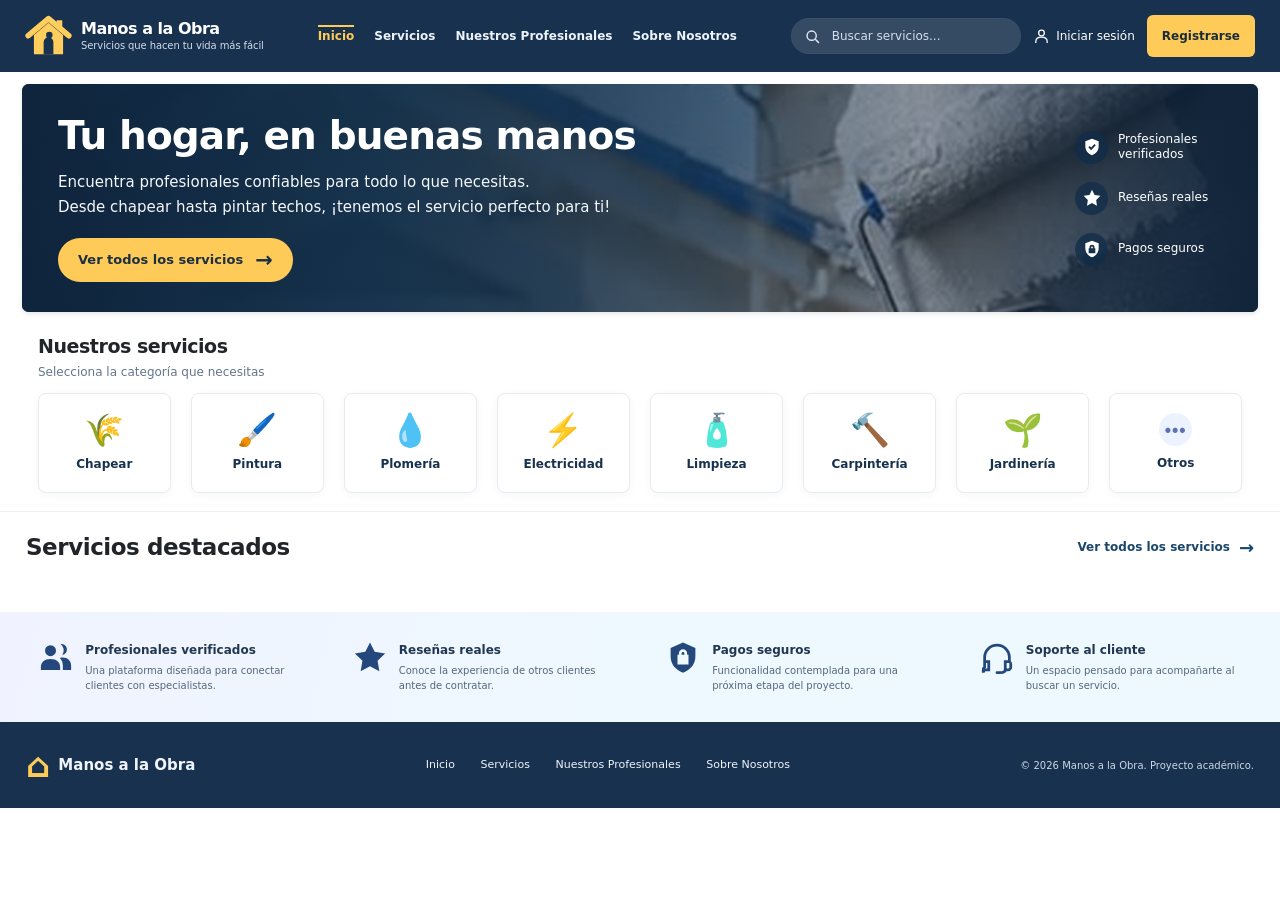
==== commit 9d52fa35: "Implementacion de Nuestros Profesionales" ====
--- a/index.html
+++ b/index.html
@@ -1,155 +1,306 @@
 <!DOCTYPE html>
 <html lang="es">
+
 <head>
   <meta charset="UTF-8">
-  <meta name="viewport" content="width=device-width, initial-scale=1">
-  <meta name="theme-color" content="#17314e">
-  <meta name="description" content="Manos a la Obra: conoce profesionales de pintura, plomería, electricidad, jardinería y otros servicios para el hogar.">
+  <meta name="viewport" content="width=device-width, initial-scale=1.0">
+  <meta name="theme-color" content="#172f4b">
+  <meta name="description"
+    content="Manos a la Obra: encuentra profesionales para pintura, plomería, electricidad y más servicios del hogar.">
   <title>Manos a la Obra | Servicios para tu hogar</title>
 
-
-  <link href="https://cdn.jsdelivr.net/npm/bootstrap@5.3.3/dist/css/bootstrap.min.css" rel="stylesheet">
+  <link href="https://cdn.jsdelivr.net/npm/bootstrap@5.3.8/dist/css/bootstrap.min.css" rel="stylesheet">
   <link rel="stylesheet" href="styles.css">
+  <script src="script.js" defer></script>
 </head>
+
 <body>
-  <header id="inicio" class="site-header">
-    <nav class="navbar navbar-expand-lg navbar-dark" aria-label="Navegación principal">
-      <div class="container-fluid section-wrap px-0">
-        <a class="navbar-brand brand d-flex align-items-center gap-2 m-0" href="#inicio" aria-label="Manos a la Obra, ir al inicio">
-          <span class="brand-icon" aria-hidden="true">
-            <svg viewBox="0 0 58 54" fill="none" xmlns="http://www.w3.org/2000/svg">
-              <path d="m4 26 25-21 25 21" stroke="#FFCE5C" stroke-width="7" stroke-linecap="round" stroke-linejoin="round"/>
-              <path d="M11 25v24h36V25L29 10 11 25Z" fill="#FFCE5C"/>
-              <path d="M23 49V34a6 6 0 0 1 12 0v15" fill="#17334F"/>
-              <path d="M39 14V7h7v13" fill="#FFCE5C"/>
-              <path d="M26 25a4 4 0 1 1 8 0 4 4 0 0 1-8 0Z" fill="#17334F"/>
-            </svg>
-          </span>
-          <span class="brand-text"><strong>Manos a la Obra</strong><small>Servicios que hacen tu vida más fácil</small></span>
-        </a>
-
-        <button class="navbar-toggler border-0 shadow-none" type="button" data-bs-toggle="collapse" data-bs-target="#menu-principal" aria-controls="menu-principal" aria-expanded="false" aria-label="Abrir menú">
-          <span class="navbar-toggler-icon"></span>
-        </button>
-
-        <div class="collapse navbar-collapse" id="menu-principal">
-          <ul class="navbar-nav mx-lg-auto align-items-lg-center nav-links gap-lg-2 gap-xxl-3">
-            <li class="nav-item"><a class="nav-link active" aria-current="page" href="#inicio">Inicio</a></li>
-            <li class="nav-item"><a class="nav-link" href="#servicios">Servicios</a></li>
-            <li class="nav-item"><a class="nav-link" href="#profesionales">Nuestros Profesionales</a></li>
-            <li class="nav-item"><a class="nav-link" href="#nosotros">Sobre Nosotros</a></li>
-          </ul>
-
-          <div class="header-actions d-flex flex-column flex-lg-row align-items-stretch align-items-lg-center gap-2 gap-xl-3 mt-3 mt-lg-0">
-            <form class="site-search d-flex align-items-center" id="search-form" role="search" aria-label="Buscar servicios">
-              <svg class="search-icon" viewBox="0 0 24 24" fill="none" stroke="currentColor" stroke-width="2" aria-hidden="true"><circle cx="10.8" cy="10.8" r="6.5"/><path d="m16 16 5 5"/></svg>
-              <input id="search-input" class="form-control" type="search" placeholder="Buscar servicios..." aria-label="Buscar por servicio o profesional" autocomplete="off">
-            </form>
-
-            <button class="btn btn-login text-nowrap" type="button" disabled aria-label="Iniciar sesión (opción no disponible)">
-              <svg viewBox="0 0 24 24" fill="none" stroke="currentColor" stroke-width="1.8" aria-hidden="true"><circle cx="12" cy="7" r="4"/><path d="M4 21v-2c0-4 3.5-6 8-6s8 2 8 6v2"/></svg>
-              Iniciar sesión
-            </button>
-            <button class="btn btn-gold text-nowrap" type="button" disabled aria-label="Registrarse (opción no disponible)">Registrarse</button>
-          </div>
-        </div>
+  <header class="site-header" id="inicio">
+    <div class="header-inner">
+      <a href="#inicio" class="brand" aria-label="Manos a la Obra, ir al inicio">
+        <span class="brand-icon" aria-hidden="true">
+          <svg viewBox="0 0 58 54" fill="none" xmlns="http://www.w3.org/2000/svg">
+            <path d="m4 26 25-21 25 21" stroke="#FFCE5C" stroke-width="7" stroke-linecap="round"
+              stroke-linejoin="round" />
+            <path d="M11 25v24h36V25L29 10 11 25Z" fill="#FFCE5C" />
+            <path d="M23 49V34a6 6 0 0 1 12 0v15" fill="#17334F" />
+            <path d="M39 14V7h7v13" fill="#FFCE5C" />
+            <path d="M26 25a4 4 0 1 1 8 0 4 4 0 0 1-8 0Z" fill="#17334F" />
+          </svg>
+        </span>
+        <span class="brand-text">
+          <strong>Manos a la Obra</strong>
+          <small>Servicios que hacen tu vida más fácil</small>
+        </span>
+      </a>
+
+      <nav class="desktop-nav" aria-label="Navegación principal">
+        <a class="nav-link is-active" href="#inicio">Inicio</a>
+        <a class="nav-link" href="#servicios">Servicios</a>
+        <a class="nav-link" href="nuestros-profesionales/profesionales.html">Nuestros Profesionales</a>
+        <a class="nav-link" href="#nosotros">Sobre Nosotros</a>
+      </nav>
+
+      <div class="header-actions">
+        <form class="site-search" id="search-form" role="search" aria-label="Buscar servicios">
+          <svg class="search-icon" viewBox="0 0 24 24" fill="none" stroke="currentColor" stroke-width="2"
+            aria-hidden="true">
+            <circle cx="10.8" cy="10.8" r="6.5" />
+            <path d="m16 16 5 5" />
+          </svg>
+          <input id="search-input" type="search" placeholder="Buscar servicios..."
+            aria-label="Buscar por servicio o profesional" autocomplete="off">
+        </form>
+
+        <button class="login-button" type="button" data-pending="iniciar sesión">
+          <svg viewBox="0 0 24 24" fill="none" stroke="currentColor" stroke-width="1.8" aria-hidden="true">
+            <circle cx="12" cy="7" r="4" />
+            <path d="M4 21v-2c0-4 3.5-6 8-6s8 2 8 6v2" />
+          </svg>
+          <span>Iniciar sesión</span>
+        </button>
+
+        <button class="register-button" type="button" data-pending="registrarse">
+          Registrarse
+        </button>
+      </div>
+
+      <button class="menu-toggle" id="menu-toggle" type="button" aria-label="Abrir menú" aria-controls="mobile-menu"
+        aria-expanded="false">
+        <span></span><span></span><span></span>
+      </button>
+    </div>
+
+    <nav class="mobile-menu" id="mobile-menu" aria-label="Menú móvil" hidden>
+      <a href="#inicio">Inicio</a>
+      <a href="#servicios">Servicios</a>
+      <a href="nuestros-profesionales/profesionales.html">Nuestros Profesionales</a>
+      <a href="#nosotros">Sobre Nosotros</a>
+
+      <div class="mobile-auth">
+        <button type="button" data-pending="iniciar sesión">Iniciar sesión</button>
+        <button type="button" data-pending="registrarse">Registrarse</button>
       </div>
     </nav>
   </header>
 
   <main>
-    <section class="hero-section section-wrap" aria-labelledby="hero-title">
-      <div class="row align-items-center w-100 gy-4 gx-4 m-0">
-        <div class="col-12 col-lg-9 px-0">
-          <div class="hero-content">
-            <h1 id="hero-title">Tu hogar, en buenas manos</h1>
-            <p>Encuentra profesionales confiables para todo lo que necesitas.</p>
-            <p>Desde chapear hasta pintar techos, ¡tenemos el servicio perfecto para ti!</p>
-            <a class="btn btn-gold hero-cta rounded-pill mt-3" href="#servicios">Ver todos los servicios <span aria-hidden="true">→</span></a>
-          </div>
-        </div>
-        <div class="col-lg-3 d-none d-lg-flex justify-content-end px-0">
-          <div class="hero-highlights">
-            <div class="hero-highlight"><span class="hero-highlight-icon" aria-hidden="true">✦</span><span>Profesionales<br>verificados</span></div>
-            <div class="hero-highlight"><span class="hero-highlight-icon" aria-hidden="true">★</span><span>Reseñas reales</span></div>
-            <div class="hero-highlight"><span class="hero-highlight-icon" aria-hidden="true">◆</span><span>Pagos seguros</span></div>
-          </div>
+
+    <!-- Sección principal -->
+    <section class="hero-section" aria-labelledby="hero-title">
+      <div class="hero-content">
+        <span class="hero-eyebrow">SERVICIOS PARA EL HOGAR</span>
+        <h1 id="hero-title">Tu hogar, en buenas manos</h1>
+        <p>Encuentra profesionales confiables para todo lo que necesitas.</p>
+        <p>Desde chapear hasta pintar techos, ¡tenemos el servicio perfecto para ti!</p>
+        <a class="hero-cta" href="#servicios">
+          Ver todos los servicios <span aria-hidden="true">→</span>
+        </a>
+      </div>
+
+      <div class="hero-highlights" aria-label="Beneficios de la plataforma">
+        <div class="hero-highlight">
+          <span class="hero-highlight-icon" aria-hidden="true">
+            <svg viewBox="0 0 24 24" fill="currentColor">
+              <path
+                d="m12 2 8 3v6.1c0 5.2-3.1 8.7-8 10.9-4.9-2.2-8-5.7-8-10.9V5l8-3Zm-1 13.8 5.5-6-1.5-1.4-4 4.3-2-1.9-1.4 1.4 3.4 3.6Z" />
+            </svg>
+          </span>
+          <span>Profesionales<br>verificados</span>
+        </div>
+
+        <div class="hero-highlight">
+          <span class="hero-highlight-icon" aria-hidden="true">
+            <svg viewBox="0 0 24 24" fill="currentColor">
+              <path d="m12 2 3.1 6.3 7 1-5.1 5 .9 7-5.9-3.2-6 3.2 1-7-5-5 7-1L12 2Z" />
+            </svg>
+          </span>
+          <span>Reseñas reales</span>
+        </div>
+
+        <div class="hero-highlight">
+          <span class="hero-highlight-icon" aria-hidden="true">
+            <svg viewBox="0 0 24 24" fill="currentColor">
+              <path
+                d="m12 2 8 3v6.2c0 5.1-3.2 8.8-8 10.8-4.8-2-8-5.7-8-10.8V5l8-3Zm0 5a3 3 0 0 0-3 3v1H8v6h8v-6h-1v-1a3 3 0 0 0-3-3Zm-1 4v-1a1 1 0 0 1 2 0v1h-2Z" />
+            </svg>
+          </span>
+          <span>Pagos seguros</span>
         </div>
       </div>
     </section>
 
+    <!-- Categorías -->
     <section class="categories-section section-wrap" id="servicios" aria-labelledby="categories-title">
-      <div class="section-heading mb-2">
+
+      <div class="section-heading">
         <h2 id="categories-title">Nuestros servicios</h2>
         <p>Selecciona la categoría que necesitas</p>
       </div>
 
-      <div class="row g-2 g-md-3 category-grid" role="group" aria-label="Filtrar por categoría">
-        <div class="col-6 col-sm-3 col-lg"><button class="category-card w-100 h-100" type="button" data-category="Chapear" aria-pressed="false"><span class="category-emoji" aria-hidden="true">🌾</span><span>Chapear</span></button></div>
-        <div class="col-6 col-sm-3 col-lg"><button class="category-card w-100 h-100" type="button" data-category="Pintura" aria-pressed="false"><span class="category-emoji" aria-hidden="true">🖌️</span><span>Pintura</span></button></div>
-        <div class="col-6 col-sm-3 col-lg"><button class="category-card w-100 h-100" type="button" data-category="Plomería" aria-pressed="false"><span class="category-emoji" aria-hidden="true">💧</span><span>Plomería</span></button></div>
-        <div class="col-6 col-sm-3 col-lg"><button class="category-card w-100 h-100" type="button" data-category="Electricidad" aria-pressed="false"><span class="category-emoji" aria-hidden="true">⚡</span><span>Electricidad</span></button></div>
-        <div class="col-6 col-sm-3 col-lg"><button class="category-card w-100 h-100" type="button" data-category="Limpieza" aria-pressed="false"><span class="category-emoji" aria-hidden="true">🧴</span><span>Limpieza</span></button></div>
-        <div class="col-6 col-sm-3 col-lg"><button class="category-card w-100 h-100" type="button" data-category="Carpintería" aria-pressed="false"><span class="category-emoji" aria-hidden="true">🔨</span><span>Carpintería</span></button></div>
-        <div class="col-6 col-sm-3 col-lg"><button class="category-card w-100 h-100" type="button" data-category="Jardinería" aria-pressed="false"><span class="category-emoji" aria-hidden="true">🌱</span><span>Jardinería</span></button></div>
-        <div class="col-6 col-sm-3 col-lg"><button class="category-card w-100 h-100" type="button" data-category="Otros" aria-pressed="false"><span class="category-emoji others-icon" aria-hidden="true">•••</span><span>Otros</span></button></div>
+      <div class="category-grid" role="group" aria-label="Filtrar por categoría">
+        <button class="category-card" type="button" data-category="Chapear" aria-pressed="false">
+          <span class="category-emoji" aria-hidden="true">🌾</span>
+          <span>Chapear</span>
+        </button>
+
+        <button class="category-card" type="button" data-category="Pintura" aria-pressed="false">
+          <span class="category-emoji" aria-hidden="true">🖌️</span>
+          <span>Pintura</span>
+        </button>
+
+        <button class="category-card" type="button" data-category="Plomería" aria-pressed="false">
+          <span class="category-emoji" aria-hidden="true">💧</span>
+          <span>Plomería</span>
+        </button>
+
+        <button class="category-card" type="button" data-category="Electricidad" aria-pressed="false">
+          <span class="category-emoji" aria-hidden="true">⚡</span>
+          <span>Electricidad</span>
+        </button>
+
+        <button class="category-card" type="button" data-category="Limpieza" aria-pressed="false">
+          <span class="category-emoji" aria-hidden="true">🧴</span>
+          <span>Limpieza</span>
+        </button>
+
+        <button class="category-card" type="button" data-category="Carpintería" aria-pressed="false">
+          <span class="category-emoji" aria-hidden="true">🔨</span>
+          <span>Carpintería</span>
+        </button>
+
+        <button class="category-card" type="button" data-category="Jardinería" aria-pressed="false">
+          <span class="category-emoji" aria-hidden="true">🌱</span>
+          <span>Jardinería</span>
+        </button>
+
+        <button class="category-card" type="button" data-category="Otros" aria-pressed="false">
+          <span class="category-emoji others-icon" aria-hidden="true">•••</span>
+          <span>Otros</span>
+        </button>
       </div>
     </section>
 
+    <!-- Servicios destacados -->
     <section class="featured-section" id="profesionales" aria-labelledby="featured-title">
       <div class="section-wrap">
-        <div class="featured-header d-flex align-items-center justify-content-between flex-wrap gap-2">
-          <div><h2 id="featured-title">Servicios destacados</h2><p class="results-count mb-0" id="results-count" aria-live="polite"></p></div>
-          <button class="btn btn-link all-services-link" id="show-all" type="button">Ver todos los servicios <span aria-hidden="true">→</span></button>
-        </div>
+
+        <div class="featured-header">
+          <div>
+            <h2 id="featured-title">Servicios destacados</h2>
+            <p class="results-count" id="results-count" aria-live="polite"></p>
+          </div>
+
+          <button id="show-all" class="all-services-link" type="button">
+            Ver todos los servicios
+            <span aria-hidden="true">→</span>
+          </button>
+        </div>
+
         <div class="active-filter" id="active-filter" hidden>
           <span id="filter-label"></span>
-          <button class="btn-close btn-close-small" type="button" id="clear-filter" aria-label="Quitar filtros"></button>
-        </div>
-
-        <div class="row g-3 g-xl-4" id="services-grid" aria-live="polite"></div>
+          <button type="button" id="clear-filter" aria-label="Quitar filtros">×</button>
+        </div>
+
+        <div class="services-grid" id="services-grid" aria-live="polite"></div>
+
         <div class="empty-state" id="empty-state" hidden>
           <div class="empty-icon" aria-hidden="true">⌕</div>
           <h3>No encontramos servicios con esos filtros</h3>
           <p>Prueba otra búsqueda o selecciona una categoría diferente.</p>
-          <button class="btn btn-navy" type="button" id="empty-reset">Ver todos los servicios</button>
-        </div>
+          <button class="reset-button" type="button" id="empty-reset">
+            Ver todos los servicios
+          </button>
+        </div>
+
       </div>
     </section>
 
+    <!-- Sobre nosotros -->
     <section class="trust-section" id="nosotros" aria-label="Acerca de la plataforma">
-      <div class="section-wrap">
-        <div class="row row-cols-1 row-cols-sm-2 row-cols-lg-4 g-4">
-          <div class="col"><div class="trust-item d-flex align-items-start gap-3"><span class="trust-icon" aria-hidden="true">♟</span><div><h3>Profesionales verificados</h3><p>Consulta los perfiles y conoce los servicios de cada especialista.</p></div></div></div>
-          <div class="col"><div class="trust-item d-flex align-items-start gap-3"><span class="trust-icon" aria-hidden="true">★</span><div><h3>Reseñas reales</h3><p>Compara calificaciones y opiniones al elegir un servicio.</p></div></div></div>
-          <div class="col"><div class="trust-item d-flex align-items-start gap-3"><span class="trust-icon" aria-hidden="true">⬟</span><div><h3>Pagos seguros</h3><p>Un sistema pensado para contratar servicios con confianza.</p></div></div></div>
-          <div class="col"><div class="trust-item d-flex align-items-start gap-3"><span class="trust-icon" aria-hidden="true">☏</span><div><h3>Atención al cliente</h3><p>Encuentra la información que necesitas en un solo lugar.</p></div></div></div>
-        </div>
+      <div class="trust-grid section-wrap">
+
+        <div class="trust-item">
+          <div class="trust-icon" aria-hidden="true">
+            <svg viewBox="0 0 24 24" fill="currentColor">
+              <path
+                d="M8 11a4 4 0 1 0 0-8 4 4 0 0 0 0 8Zm8.6-.9a4 4 0 1 0-1.3-7.9 5.8 5.8 0 0 1 1.3 7.9ZM8 13c-4.4 0-7 2.3-7 6v2h14v-2c0-3.7-2.6-6-7-6Zm9-1c-.8 0-1.5.1-2.2.3 1.5 1.5 2.2 3.5 2.2 5.8V21h6v-3c0-3.7-2.6-6-6-6Z" />
+            </svg>
+          </div>
+          <div>
+            <h3>Profesionales verificados</h3>
+            <p>Una plataforma diseñada para conectar clientes con especialistas.</p>
+          </div>
+        </div>
+
+        <div class="trust-item">
+          <div class="trust-icon" aria-hidden="true">
+            <svg viewBox="0 0 24 24" fill="currentColor">
+              <path d="m12 1 3.4 6.9L23 9l-5.5 5.4 1.3 7.6-6.8-3.6L5.2 22l1.3-7.6L1 9l7.6-1.1L12 1Z" />
+            </svg>
+          </div>
+          <div>
+            <h3>Reseñas reales</h3>
+            <p>Conoce la experiencia de otros clientes antes de contratar.</p>
+          </div>
+        </div>
+
+        <div class="trust-item">
+          <div class="trust-icon" aria-hidden="true">
+            <svg viewBox="0 0 24 24" fill="currentColor">
+              <path
+                d="m12 1 9 4v6c0 6-3.5 9.7-9 12-5.5-2.3-9-6-9-12V5l9-4Zm0 5a3 3 0 0 0-3 3v1H8v7h8v-7h-1V9a3 3 0 0 0-3-3Zm-1 4v-1a1 1 0 0 1 2 0v1h-2Z" />
+            </svg>
+          </div>
+          <div>
+            <h3>Pagos seguros</h3>
+            <p>Funcionalidad contemplada para una próxima etapa del proyecto.</p>
+          </div>
+        </div>
+
+        <div class="trust-item">
+          <div class="trust-icon" aria-hidden="true">
+            <svg viewBox="0 0 24 24" fill="none" stroke="currentColor" stroke-width="2" stroke-linecap="round">
+              <path
+                d="M3 15V12a9 9 0 0 1 18 0v3M3 15h3v6H4a2 2 0 0 0-2 2v-2a2 2 0 0 1 1-2Zm18 0h-3v6h2a2 2 0 0 0 2-2v-2a2 2 0 0 0-1-2Z" />
+              <path d="M18 21c0 1.5-2 2-4 2h-2" />
+            </svg>
+          </div>
+          <div>
+            <h3>Soporte al cliente</h3>
+            <p>Un espacio pensado para acompañarte al buscar un servicio.</p>
+          </div>
+        </div>
+
       </div>
     </section>
+
   </main>
 
+  <!-- Footer -->
   <footer class="site-footer">
-    <div class="section-wrap footer-inner d-flex flex-column flex-xl-row justify-content-between align-items-center gap-3">
-      <a class="footer-brand" href="#inicio">⌂ <span>Manos a la Obra</span></a>
-      <nav class="d-flex flex-wrap align-items-center justify-content-center gap-3 gap-lg-4" aria-label="Navegación del pie de página">
-        <a href="#inicio">Inicio</a><a href="#servicios">Servicios</a><a href="#profesionales">Nuestros Profesionales</a><a href="#nosotros">Sobre Nosotros</a>
+    <div class="footer-inner section-wrap">
+      <a href="#inicio" class="footer-brand" aria-label="Volver al inicio">
+        <span aria-hidden="true">⌂</span> Manos a la Obra
+      </a>
+
+      <nav aria-label="Navegación del pie de página">
+        <a href="#inicio">Inicio</a>
+        <a href="#servicios">Servicios</a>
+        <a href="nuestros-profesionales/profesionales.html">Nuestros Profesionales</a>
+        <a href="#nosotros">Sobre Nosotros</a>
       </nav>
+
       <span class="footer-copy">© 2026 Manos a la Obra. Proyecto académico.</span>
     </div>
   </footer>
 
-  <div class="modal fade" id="profile-modal" tabindex="-1" aria-labelledby="profile-modal-title" aria-hidden="true">
-    <div class="modal-dialog modal-dialog-centered modal-dialog-scrollable">
-      <div class="modal-content profile-modal-content">
-        <button type="button" class="btn-close profile-close" data-bs-dismiss="modal" aria-label="Cerrar perfil"></button>
-        <div id="profile-content"></div>
-      </div>
-    </div>
-  </div>
-
-
-  <script src="https://cdn.jsdelivr.net/npm/bootstrap@5.3.3/dist/js/bootstrap.bundle.min.js" defer></script>
-  <script src="script.js" defer></script>
+  <!-- Ventana de perfil -->
+  <dialog id="profile-dialog" class="profile-dialog" aria-labelledby="dialog-name">
+    <button class="dialog-close" id="profile-close" type="button" aria-label="Cerrar perfil">×</button>
+    <div id="profile-content"></div>
+  </dialog>
+
 </body>
-</html>
+
+</html>
--- a/styles.css
+++ b/styles.css
@@ -1,3 +1,4 @@
+/* Manos a la Obra — página de inicio (solo front-end) */
 :root {
   --navy: #17314e;
   --navy-dark: #12283f;
@@ -6,173 +7,1389 @@
   --gold-hover: #f5b938;
   --ink: #18314c;
   --muted: #64758a;
+  --surface: #ffffff;
+  --pale: #f5f8fc;
   --line: #e6ebf1;
-}
-html { scroll-behavior: smooth; scroll-padding-top: 20px; }
-body { min-width: 320px; font-family: "Segoe UI", Arial, sans-serif; font-size: 14px; color: var(--ink); background: #fff; }
-a { text-decoration: none; }
-button:focus-visible, a:focus-visible, input:focus-visible { outline: 3px solid #edb63f; outline-offset: 3px; }
-[hidden] { display: none !important; }
-.section-wrap { width: calc(100% - 50px); max-width: 1510px; margin-right: auto; margin-left: auto; }
-
-/* Barra de navegación */
-.site-header { background: var(--navy); color: #fff; }
-.site-header .navbar { min-height: 72px; padding: 8px 0; }
-.brand { flex-shrink: 0; min-width: 208px; color: #fff !important; }
-.brand-icon { width: 46px; height: 45px; display: inline-flex; flex-shrink: 0; }
-.brand-icon svg { width: 100%; height: 100%; }
-.brand-text { display: flex; flex-direction: column; gap: 2px; line-height: 1.13; }
-.brand-text strong { font-size: 17px; font-weight: 800; letter-spacing: -.4px; }
-.brand-text small { font-size: 10px; color: #d2dde9; white-space: nowrap; }
-.site-header .navbar-nav .nav-link { color: #edf3fa; font-size: 12px; font-weight: 650; white-space: nowrap; padding: 10px 9px; }
-.site-header .navbar-nav .nav-link:hover, .site-header .navbar-nav .nav-link.active { color: var(--gold); }
-.site-header .navbar-nav .nav-link.active { text-decoration: underline; text-decoration-color: var(--gold); text-underline-offset: 8px; }
-.site-search { width: clamp(145px, 17vw, 250px); height: 37px; border: 1px solid rgba(255,255,255,.08); background: rgba(255,255,255,.13); border-radius: 25px; gap: 8px; padding: 0 12px; color: #e2eaf2; flex-shrink: 1; }
-.site-search:focus-within { background: rgba(255,255,255,.19); }
-.search-icon { width: 17px; height: 17px; flex: 0 0 17px; }
-.site-search .form-control { background: none; border: none; box-shadow: none; outline: none; color: #fff; font-size: 12px; min-width: 0; padding: 0; }
-.site-search .form-control::placeholder { color: #d4deea; }
-.site-search .form-control::-webkit-search-cancel-button { cursor: pointer; filter: grayscale(1) brightness(5); }
-.btn-login { color: #fff; border: 0; display: inline-flex; align-items: center; justify-content: center; gap: 6px; font-size: 12px; padding: 8px 1px; }
-.btn-login svg { width: 17px; height: 17px; }
-.btn-login:hover { color: var(--gold); }
-.btn-gold { color: #1b2b3a; background: var(--gold); border-color: var(--gold); font-size: 12px; font-weight: 750; padding: 10px 15px; }
-.btn-gold:hover { background: var(--gold-hover); border-color: var(--gold-hover); color: #1b2b3a; }
-.site-header .btn:disabled { opacity: 1; cursor: default; pointer-events: auto; }
-.site-header .btn-login:disabled { color: #fff; }
-.site-header .btn-gold:disabled { color: #1b2b3a; background: var(--gold); border-color: var(--gold); }
-
-/* Portada */
-.hero-section { min-height: 228px; margin-top: 12px; margin-bottom: 22px; padding: 30px 36px; border-radius: 8px; color: #fff; background: var(--navy-dark); overflow: hidden; position: relative; isolation: isolate; box-shadow: 0 2px 5px rgba(14,40,61,.11); }
-.hero-section::before { content: ""; position: absolute; inset: 0; background: url("assets/images/hero-casa.jpg") center 43% / cover no-repeat; opacity: .89; z-index: -2; }
-.hero-section::after { content: ""; position: absolute; inset: 0; background: linear-gradient(90deg, rgba(14,35,60,.98) 0%, rgba(19,48,75,.93) 28%, rgba(19,48,75,.57) 57%, rgba(18,41,66,.30) 74%, rgba(15,35,57,.93) 100%); z-index: -1; }
-.hero-content h1 { font-size: clamp(27px, 3vw, 41px); font-weight: 800; line-height: 1.18; margin: 0 0 13px; letter-spacing: -.9px; }
-.hero-content p { font-size: clamp(12px,1.15vw,15px); line-height: 1.45; color: #f5f8fc; margin: 3px 0; }
-.hero-cta { display: inline-flex; gap: 11px; align-items: center; font-size: 13px; font-weight: 750; padding: 11px 19px; }
-.hero-cta span { font-size: 21px; line-height: 12px; }
-.hero-highlights { display: grid; gap: 17px; }
-.hero-highlight { display: flex; align-items: center; gap: 10px; font-size: 12px; line-height: 1.3; color: #fff; min-width: 142px; }
-.hero-highlight-icon { background: rgba(17,44,73,.80); height: 34px; width: 34px; border-radius: 50%; display: grid; place-items: center; font-size: 20px; flex-shrink: 0; }
+  --shadow: 0 5px 22px rgba(24, 49, 76, .07);
+  font-family: "Inter", "Segoe UI", Arial, sans-serif;
+  color: var(--ink);
+  background: #fff;
+  scroll-behavior: smooth;
+}
+
+*,
+*::before,
+*::after {
+  box-sizing: border-box;
+}
+
+body {
+  margin: 0;
+  min-width: 320px;
+  font-size: 14px;
+}
+
+button,
+input {
+  font: inherit;
+}
+
+button {
+  cursor: pointer;
+}
+
+a {
+  color: inherit;
+  text-decoration: none;
+}
+
+button:focus-visible,
+a:focus-visible,
+input:focus-visible {
+  outline: 3px solid #edb63f;
+  outline-offset: 3px;
+}
+
+[hidden] {
+  display: none !important;
+}
+
+.site-header {
+  background: var(--navy);
+  position: relative;
+  z-index: 20;
+  color: #fff;
+}
+
+.header-inner {
+  width: min(100%, 1560px);
+  margin: auto;
+  padding: 0 28px;
+  min-height: 72px;
+  display: flex;
+  align-items: center;
+  justify-content: space-between;
+  gap: 22px;
+}
+
+.brand {
+  display: flex;
+  align-items: center;
+  gap: 9px;
+  min-width: 244px;
+  flex-shrink: 0;
+}
+
+.brand-icon {
+  width: 47px;
+  height: 45px;
+  display: flex;
+  align-items: center;
+}
+
+.brand-icon svg {
+  width: 100%;
+  height: 100%;
+}
+
+.brand-text {
+  display: flex;
+  flex-direction: column;
+  gap: 2px;
+  line-height: 1.15;
+}
+
+.brand-text strong {
+  font-size: 18px;
+  letter-spacing: -.5px;
+  font-weight: 800;
+}
+
+.brand-text small {
+  font-size: 10px;
+  color: #d2dde9;
+  letter-spacing: -.1px;
+  white-space: nowrap;
+}
+
+.desktop-nav {
+  display: flex;
+  align-items: center;
+  justify-content: center;
+  gap: clamp(14px, 2.4vw, 35px);
+  align-self: stretch;
+  white-space: nowrap;
+}
+
+.nav-link {
+  font-size: 12px;
+  color: #edf3fa;
+  font-weight: 600;
+  display: grid;
+  place-items: center;
+  position: relative;
+  transition: color .2s;
+}
+
+.nav-link:hover,
+.nav-link.is-active {
+  color: var(--gold);
+}
+
+.nav-link.is-active::after {
+  content: "";
+  height: 2px;
+  background: var(--gold);
+  position: absolute;
+  left: 0;
+  right: 0;
+  bottom: 18px;
+}
+
+.header-actions {
+  display: flex;
+  align-items: center;
+  justify-content: flex-end;
+  gap: 16px;
+  min-width: 0;
+}
+
+.site-search {
+  height: 36px;
+  width: clamp(166px, 18vw, 265px);
+  min-width: 142px;
+  display: flex;
+  align-items: center;
+  gap: 9px;
+  padding: 0 12px;
+  background: rgba(255, 255, 255, .13);
+  border: 1px solid rgba(255, 255, 255, .025);
+  border-radius: 24px;
+  color: #e2eaf2;
+  transition: background .15s;
+}
+
+.site-search:focus-within {
+  background: rgba(255, 255, 255, .21);
+}
+
+.search-icon {
+  width: 17px;
+  height: 17px;
+  flex: 0 0 17px;
+}
+
+.site-search input {
+  outline: none;
+  border: none;
+  background: transparent;
+  color: white;
+  width: 100%;
+  min-width: 30px;
+  font-size: 12px;
+}
+
+.site-search input::placeholder {
+  color: #d4deea;
+  opacity: 1;
+}
+
+.site-search input::-webkit-search-cancel-button {
+  cursor: pointer;
+  filter: grayscale(1) brightness(5);
+}
+
+.login-button {
+  display: flex;
+  align-items: center;
+  gap: 6px;
+  white-space: nowrap;
+  color: #fff;
+  font-size: 12px;
+  border: none;
+  padding: 6px 0;
+  background: none;
+}
+
+.login-button svg {
+  width: 17px;
+  height: 17px;
+}
+
+.login-button:hover {
+  color: var(--gold);
+}
+
+.register-button {
+  background: var(--gold);
+  color: #1b2b3a;
+  font-weight: 700;
+  border: none;
+  border-radius: 6px;
+  padding: 12px 15px;
+  font-size: 12px;
+  transition: background .2s, transform .2s;
+  white-space: nowrap;
+}
+
+.register-button:hover,
+.hero-cta:hover {
+  background: var(--gold-hover);
+  transform: translateY(-1px);
+}
+
+.menu-toggle,
+.mobile-menu {
+  display: none;
+}
+
+.section-wrap {
+  width: min(100% - 52px, 1510px);
+  margin: 0 auto;
+}
+
+/* Hero */
+.hero-section {
+  width: min(100% - 44px, 1520px);
+  margin: 12px auto 22px;
+  min-height: 228px;
+  border-radius: 7px;
+  background: var(--navy-dark);
+  color: #fff;
+  position: relative;
+  overflow: hidden;
+  display: flex;
+  justify-content: space-between;
+  align-items: center;
+  padding: 28px 36px;
+  isolation: isolate;
+  box-shadow: 0 2px 5px rgba(14, 40, 61, .11);
+}
+
+.hero-section::before {
+  position: absolute;
+  inset: 0;
+  content: "";
+  background: url("assets/images/hero-casa.jpg") center 43% / cover no-repeat;
+  opacity: .89;
+  z-index: -2;
+}
+
+.hero-section::after {
+  position: absolute;
+  inset: 0;
+  content: "";
+  z-index: -1;
+  background: linear-gradient(90deg, rgba(14, 35, 60, .98) 0%, rgba(19, 48, 75, .94) 28%, rgba(19, 48, 75, .62) 56%, rgba(18, 41, 66, .33) 73%, rgba(15, 35, 57, .94) 100%);
+}
+
+.hero-content {
+  max-width: 720px;
+  padding-bottom: 1px;
+}
+
+.hero-eyebrow {
+  display: none;
+}
+
+.hero-content h1 {
+  font-size: clamp(26px, 3.05vw, 41px);
+  margin: 0 0 12px;
+  line-height: 1.18;
+  font-weight: 800;
+  letter-spacing: -.9px;
+}
+
+.hero-content p {
+  font-size: clamp(12px, 1.18vw, 15px);
+  line-height: 1.48;
+  color: #f5f8fc;
+  margin: 3px 0;
+}
+
+.hero-cta {
+  display: inline-flex;
+  align-items: center;
+  gap: 12px;
+  margin-top: 17px;
+  border-radius: 26px;
+  padding: 12px 20px;
+  background: var(--gold);
+  color: #1c2f43;
+  font-size: 13px;
+  font-weight: 750;
+  transition: background .2s, transform .2s;
+}
+
+.hero-cta span {
+  font-size: 21px;
+  line-height: 13px;
+}
+
+.hero-highlights {
+  display: grid;
+  gap: 18px;
+  min-width: 147px;
+  flex-shrink: 0;
+  margin-left: 25px;
+}
+
+.hero-highlight {
+  display: flex;
+  gap: 10px;
+  align-items: center;
+  font-size: 12px;
+  line-height: 1.28;
+  font-weight: 500;
+}
+
+.hero-highlight-icon {
+  height: 33px;
+  width: 33px;
+  background: rgba(17, 44, 73, .75);
+  display: grid;
+  place-items: center;
+  border-radius: 50%;
+}
+
+.hero-highlight-icon svg {
+  height: 20px;
+  width: 20px;
+}
 
 /* Categorías */
-.categories-section { padding: 0 12px 18px; }
-.section-heading h2 { font-size: 19px; font-weight: 800; margin: 0; letter-spacing: -.4px; }
-.section-heading p { color: var(--muted); font-size: 12px; margin: 5px 0 0; }
-.category-grid > div { display: flex; }
-.category-card { min-height: 100px; padding: 12px 3px; background: white; border: 1px solid var(--line); border-radius: 8px; color: var(--navy); box-shadow: 0 2px 8px rgba(20,48,77,.04); display: flex; justify-content: center; align-items: center; flex-direction: column; gap: 8px; font-weight: 750; font-size: 12px; transition: transform .2s, border .2s, box-shadow .2s, background .2s; }
-.category-card:hover { transform: translateY(-3px); border-color: #c5d3e1; box-shadow: 0 5px 16px rgba(20,48,77,.08); }
-.category-card[aria-pressed="true"] { border-color: #e3b34e; background: #fff9e9; box-shadow: inset 0 0 0 1px #e5bc5b; }
-.category-emoji { font-family: "Apple Color Emoji", "Segoe UI Emoji", "Noto Color Emoji", sans-serif; font-size: 32px; height: 36px; display: grid; place-items: center; line-height: 1; }
-.others-icon { background: #edf2ff; width: 33px; height: 33px; border-radius: 50%; font-size: 17px; letter-spacing: 1px; color: #5b71b1; font-weight: 900; }
-
-/* Servicios */
-.featured-section { border-top: 1px solid #edf1f5; padding: 16px 0 27px; }
-.featured-header { margin-bottom: 17px; }
-.featured-header h2 { font-size: 23px; font-weight: 800; margin: 0; letter-spacing: -.45px; }
-.all-services-link { font-size: 12px; color: var(--blue); font-weight: 750; text-decoration: none; padding: 5px 0; white-space: nowrap; }
-.all-services-link:hover { color: #17314e; text-decoration: underline; }
-.all-services-link span { font-size: 17px; margin-left: 6px; }
-.results-count { font-size: 12px; color: var(--muted); margin-top: 5px; }
-.results-count:empty { display: none; }
-.active-filter { display: inline-flex; align-items: center; gap: 10px; padding: 5px 10px; border-radius: 20px; background: #edf4fa; color: #264e70; margin: -5px 0 16px; font-size: 12px; font-weight: 650; }
-.btn-close-small { width: 9px; height: 9px; padding: 4px; }
-.service-card { border-color: #e6ebf1; box-shadow: 0 3px 10px rgba(20,48,77,.055); border-radius: 7px; overflow: hidden; transition: transform .22s, box-shadow .22s; }
-.service-card:hover { transform: translateY(-3px); box-shadow: 0 9px 20px rgba(20,48,77,.11); }
-.service-image { width: 100%; aspect-ratio: 2.76/1; object-fit: cover; display: block; background: #d6e2ea; }
-.service-body { padding: 11px 12px 12px; }
-.profile-row { gap: 8px; min-width: 0; }
-.profile-avatar { width: 38px; height: 38px; flex-shrink: 0; object-fit: cover; border: 2px solid #ebf2f7; border-radius: 50%; }
-.profile-name { font-size: 12px; font-weight: 800; margin: 0 0 2px; }
-.profile-specialty { color: var(--muted); font-size: 11px; margin: 0; }
-.rating { font-size: 12px; margin: 10px 0 7px; display: flex; align-items: center; gap: 5px; }
-.rating-star { color: #ffbd35; font-size: 17px; line-height: 13px; }
-.rating-number { color: #26394b; font-weight: 750; }
-.rating-total { color: #738498; }
-.card-description { color: #4c6176; font-size: 11px; line-height: 1.5; margin: 0 0 10px; min-height: 34px; }
-.tag-row { gap: 6px; padding-bottom: 11px; }
-.service-tag { background: #eef5f9; color: #395a72; font-size: 10px; font-weight: 500; padding: 5px 9px; }
-.card-bottom { gap: 8px; padding-top: 5px; }
-.price { white-space: nowrap; }
-.price strong { color: #17334f; font-size: 16px; letter-spacing: -.35px; }
-.price span { color: #66798d; font-size: 10px; }
-.btn-navy { background: #12375a; color: white; font-size: 11px; font-weight: 700; padding: 8px 16px; white-space: nowrap; }
-.btn-navy:hover { background: #27638f; color: white; }
-.empty-state { text-align: center; border: 1px dashed #d8e3ed; background: #fafcff; border-radius: 12px; padding: 38px 15px; }
-.empty-icon { font-size: 58px; color: #b7c7d7; }
-.empty-state h3 { font-size: 19px; margin: 0 0 10px; }
-.empty-state p { color: var(--muted); margin: 0 0 18px; }
-
-
-.trust-section { background: linear-gradient(105deg, #f0f3ff 0%,#eef8ff 50%,#eef9ff 100%); padding: 30px 0; }
-.trust-icon { display: grid; place-items: center; width: 35px; height: 35px; flex: 0 0 35px; color: #24477c; font-size: 28px; line-height: 1; }
-.trust-item h3 { color: #213750; font-size: 12px; font-weight: 800; margin: 2px 0 6px; }
-.trust-item p { color: #53677b; font-size: 10px; line-height: 1.5; margin: 0; max-width: 220px; }
-.site-footer { background: var(--navy); color: #f0f4fb; }
-.footer-inner { min-height: 88px; padding: 18px 0; }
-.footer-brand { color: #fff; display: flex; align-items: center; gap: 8px; font-size: 30px; line-height: 1; font-weight: 800; }
-.footer-brand span { font-size: 15px; }
-.footer-brand::first-letter { color: var(--gold); }
-.site-footer nav a { color: #f0f4fb; font-size: 11px; }
-.site-footer nav a:hover { color: var(--gold); }
-.footer-copy { color: #ced8e4; font-size: 10px; }
-
-
-.profile-modal-content { border: 0; border-radius: 12px; overflow: hidden; }
-.profile-close { position: absolute; top: 13px; right: 13px; z-index: 5; background-color: rgba(255,255,255,.97); padding: 10px; border-radius: 50%; opacity: 1; }
-.dialog-cover { width: 100%; height: 205px; object-fit: cover; display: block; }
-.dialog-details { padding: 22px 25px 26px; }
-.dialog-profile { display: flex; gap: 13px; align-items: center; }
-.dialog-profile img { height: 62px; width: 62px; border-radius: 50%; object-fit: cover; }
-.dialog-profile h2 { font-size: 25px; font-weight: 750; margin: 0 0 4px; }
-.dialog-profile p { margin: 0; color: var(--muted); }
-.dialog-rating { margin: 17px 0 10px; color: #44596d; }
-.dialog-details > p { color: #44596d; line-height: 1.65; margin: 0 0 15px; }
-.dialog-tags { display: flex; flex-wrap: wrap; gap: 6px; margin-bottom: 17px; }
-.dialog-price { border-top: 1px solid var(--line); padding-top: 16px; }
-.dialog-price strong { font-size: 23px; }
-.dialog-price span { font-size: 12px; color: var(--muted); }
-
-@media (max-width: 1390px) and (min-width: 992px) {
-  .brand { min-width: 186px; }
-  .brand-icon { width: 38px; height: 39px; }
-  .brand-text strong { font-size: 14px; }
-  .brand-text small { font-size: 9px; }
-  .site-header .navbar-nav .nav-link { font-size: 11px; padding-inline: 5px; }
-  .site-search { width: 160px; }
-  .header-actions { gap: 7px !important; }
-  .btn-login { font-size: 11px; }
-  .btn-gold { padding: 9px 10px; }
-}
-@media (max-width: 1199px) {
-  .service-body { padding-inline: 11px; }
-}
-@media (max-width: 991px) {
-  .site-header .navbar { padding: 10px 0; }
-  .site-header .navbar-collapse { padding: 12px 0 16px; }
-  .site-header .navbar-nav .nav-link { padding: 10px 0; }
-  .site-search { width: 100%; }
-  .btn-login { justify-content: flex-start; }
-  .header-actions { align-items: flex-start !important; }
-  .hero-section { padding: 27px; }
-}
-@media (max-width: 575px) {
-  .section-wrap { width: calc(100% - 28px); }
-  .brand-icon { width: 37px; height: 38px; }
-  .brand-text strong { font-size: 14px; }
-  .brand-text small { font-size: 9px; }
-  .hero-section { margin-top: 12px; margin-bottom: 20px; padding: 28px 21px; min-height: 260px; }
-  .hero-section::after { background: linear-gradient(90deg, rgba(12,35,58,.98), rgba(12,35,58,.78)); }
-  .hero-content h1 { font-size: clamp(27px,7vw,35px); }
-  .hero-content p { font-size: 13px; }
-  .categories-section { padding-inline: 0; padding-bottom: 21px; }
-  .category-card { min-height: 88px; font-size: 11px; }
-  .category-emoji { font-size: 28px; }
-  .featured-header h2 { font-size: 21px; }
-  .all-services-link { font-size: 11px; }
-  .service-image { aspect-ratio: 2.7/1; }
-  .card-description { min-height: auto; }
-  .footer-copy { text-align: center; }
-}
+.categories-section {
+  padding: 1px 12px 18px;
+}
+
+.section-heading h2,
+.featured-header h2 {
+  font-weight: 800;
+  letter-spacing: -.45px;
+  margin: 0;
+}
+
+.section-heading h2 {
+  font-size: 19px;
+}
+
+.section-heading p {
+  color: var(--muted);
+  font-size: 12px;
+  margin: 5px 0 12px;
+}
+
+.category-grid {
+  display: grid;
+  grid-template-columns: repeat(8, minmax(0, 1fr));
+  gap: clamp(12px, 1.6vw, 23px);
+}
+
+.category-card {
+  border: 1px solid var(--line);
+  background: var(--surface);
+  border-radius: 8px;
+  min-height: 100px;
+  display: flex;
+  align-items: center;
+  justify-content: center;
+  flex-direction: column;
+  gap: 8px;
+  box-shadow: 0 2px 8px rgba(20, 48, 77, .04);
+  font-weight: 750;
+  font-size: 12px;
+  color: var(--navy);
+  transition: transform .2s, border .2s, box-shadow .2s, background .2s;
+}
+
+.category-card:hover {
+  transform: translateY(-3px);
+  border-color: #c5d3e1;
+  box-shadow: 0 5px 16px rgba(20, 48, 77, .08);
+}
+
+.category-card[aria-pressed="true"] {
+  border-color: #e3b34e;
+  background: #fff9e9;
+  box-shadow: inset 0 0 0 1px #e5bc5b;
+}
+
+.category-emoji {
+  font-family: "Apple Color Emoji", "Segoe UI Emoji", "Noto Color Emoji", sans-serif;
+  font-size: 32px;
+  line-height: 1;
+  height: 35px;
+  display: grid;
+  place-items: center;
+}
+
+.others-icon {
+  background: #edf2ff;
+  height: 33px;
+  width: 33px;
+  border-radius: 50%;
+  color: #5b71b1;
+  font-size: 18px;
+  font-weight: 900;
+  letter-spacing: 1px;
+}
+
+/* Tarjetas */
+.featured-section {
+  border-top: 1px solid #edf1f5;
+  padding: 15px 0 27px;
+}
+
+.featured-header {
+  display: flex;
+  justify-content: space-between;
+  align-items: center;
+  gap: 15px;
+  margin: 0 0 17px;
+}
+
+.featured-header h2 {
+  font-size: 23px;
+}
+
+.all-services-link {
+  border: none;
+  background: transparent;
+  display: inline-flex;
+  align-items: center;
+  gap: 9px;
+  color: var(--blue);
+  font-weight: 750;
+  font-size: 12px;
+  padding: 7px 0;
+  white-space: nowrap;
+}
+
+.all-services-link span {
+  font-size: 18px;
+}
+
+.all-services-link:hover {
+  text-decoration: underline;
+}
+
+.results-count {
+  color: var(--muted);
+  font-size: 12px;
+  margin: 6px 0 0;
+}
+
+.results-count:empty {
+  display: none;
+}
+
+.active-filter {
+  display: inline-flex;
+  gap: 10px;
+  align-items: center;
+  padding: 5px 8px 5px 12px;
+  border-radius: 20px;
+  background: #edf4fa;
+  color: #264e70;
+  margin: -5px 0 16px;
+  font-size: 12px;
+  font-weight: 650;
+}
+
+.active-filter button {
+  display: inline-grid;
+  place-items: center;
+  background: #dce7f0;
+  color: #31516c;
+  border: none;
+  border-radius: 50%;
+  font-size: 18px;
+  width: 20px;
+  height: 20px;
+  line-height: 1;
+}
+
+.services-grid {
+  display: grid;
+  grid-template-columns: repeat(4, minmax(0, 1fr));
+  gap: 20px;
+}
+
+.service-card {
+  border: 1px solid #e6ebf1;
+  min-width: 0;
+  background: white;
+  border-radius: 6px;
+  overflow: hidden;
+  box-shadow: 0 3px 10px rgba(20, 48, 77, .055);
+  display: flex;
+  flex-direction: column;
+  transition: transform .22s ease, box-shadow .22s ease;
+}
+
+.service-card:hover {
+  transform: translateY(-3px);
+  box-shadow: 0 9px 20px rgba(20, 48, 77, .11);
+}
+
+.service-image {
+  width: 100%;
+  aspect-ratio: 2.76 / 1;
+  display: block;
+  object-fit: cover;
+  object-position: center;
+  background: #d6e2ea;
+}
+
+.service-body {
+  padding: 10px 12px 12px;
+  display: flex;
+  flex-direction: column;
+  flex: 1;
+}
+
+.profile-row {
+  display: flex;
+  align-items: center;
+  gap: 8px;
+  min-width: 0;
+}
+
+.profile-avatar {
+  height: 38px;
+  width: 38px;
+  border-radius: 50%;
+  border: 2px solid #ebf2f7;
+  object-fit: cover;
+  flex-shrink: 0;
+}
+
+.profile-name {
+  font-weight: 800;
+  font-size: 12px;
+  margin: 0 0 2px;
+}
+
+.profile-specialty {
+  font-size: 11px;
+  color: var(--muted);
+  margin: 0;
+}
+
+.rating {
+  font-size: 12px;
+  margin: 11px 0 7px;
+  display: flex;
+  align-items: center;
+  gap: 5px;
+}
+
+.rating-star {
+  color: #ffbd35;
+  font-size: 17px;
+  line-height: 13px;
+}
+
+.rating-number {
+  color: #26394b;
+  font-weight: 750;
+}
+
+.rating-total {
+  color: #738498;
+}
+
+.card-description {
+  color: #4c6176;
+  font-size: 11px;
+  line-height: 1.53;
+  margin: 0 0 9px;
+  min-height: 34px;
+}
+
+.tag-row {
+  display: flex;
+  gap: 6px;
+  flex-wrap: wrap;
+  margin-top: auto;
+  padding-bottom: 12px;
+}
+
+.service-tag {
+  display: inline-flex;
+  padding: 4px 9px;
+  border-radius: 14px;
+  background: #eef5f9;
+  color: #395a72;
+  font-size: 10px;
+  white-space: nowrap;
+}
+
+.card-bottom {
+  display: flex;
+  justify-content: space-between;
+  gap: 8px;
+  align-items: center;
+  padding-top: 5px;
+}
+
+.price {
+  display: flex;
+  align-items: baseline;
+  gap: 4px;
+  white-space: nowrap;
+}
+
+.price strong {
+  font-size: 16px;
+  color: #17334f;
+  letter-spacing: -.35px;
+}
+
+.price span {
+  color: #66798d;
+  font-size: 10px;
+}
+
+.profile-button {
+  background: #12375a;
+  color: #fff;
+  border: none;
+  padding: 8px 17px;
+  border-radius: 5px;
+  font-size: 11px;
+  font-weight: 700;
+  box-shadow: 0 2px 5px rgba(15, 48, 77, .12);
+  transition: background .2s;
+  white-space: nowrap;
+}
+
+.profile-button:hover {
+  background: #27638f;
+}
+
+.empty-state {
+  text-align: center;
+  border: 1px dashed #d8e3ed;
+  background: #fafcff;
+  border-radius: 12px;
+  padding: 38px 15px;
+}
+
+.empty-icon {
+  font-size: 58px;
+  color: #b7c7d7;
+}
+
+.empty-state h3 {
+  font-size: 19px;
+  margin: 0 0 10px;
+}
+
+.empty-state p {
+  color: var(--muted);
+  margin: 0 0 18px;
+}
+
+.reset-button {
+  background: var(--navy);
+  color: #fff;
+  border: none;
+  border-radius: 5px;
+  padding: 11px 17px;
+  font-weight: 700;
+}
+
+.reset-button:hover {
+  background: #2b577b;
+}
+
+/* Sección inferior */
+.trust-section {
+  background: linear-gradient(105deg, #f0f3ff 0%, #eef8ff 50%, #eef9ff 100%);
+  padding: 29px 0;
+}
+
+.trust-grid {
+  display: grid;
+  grid-template-columns: repeat(4, 1fr);
+  column-gap: 26px;
+  row-gap: 23px;
+}
+
+.trust-item {
+  display: flex;
+  justify-content: center;
+  align-items: flex-start;
+  gap: 12px;
+}
+
+.trust-icon {
+  color: #24477c;
+  width: 34px;
+  height: 33px;
+  flex: 0 0 34px;
+}
+
+.trust-icon svg {
+  width: 100%;
+  height: 100%;
+}
+
+.trust-item h3 {
+  margin: 2px 0 6px;
+  font-size: 12px;
+  color: #213750;
+  font-weight: 800;
+}
+
+.trust-item p {
+  margin: 0;
+  line-height: 1.5;
+  max-width: 215px;
+  color: #53677b;
+  font-size: 10px;
+}
+
+.site-footer {
+  background: var(--navy);
+  color: #f0f4fb;
+}
+
+.footer-inner {
+  min-height: 86px;
+  display: flex;
+  justify-content: space-between;
+  align-items: center;
+  gap: 26px;
+}
+
+.footer-brand {
+  display: flex;
+  align-items: center;
+  gap: 8px;
+  font-size: 15px;
+  font-weight: 800;
+  white-space: nowrap;
+}
+
+.footer-brand span {
+  color: var(--gold);
+  font-size: 34px;
+  line-height: 1;
+}
+
+.site-footer nav {
+  display: flex;
+  gap: clamp(14px, 2vw, 30px);
+  align-items: center;
+}
+
+.site-footer nav a {
+  font-size: 11px;
+}
+
+.site-footer nav a:hover {
+  color: var(--gold);
+}
+
+.footer-copy {
+  color: #ced8e4;
+  font-size: 10px;
+  white-space: nowrap;
+}
+
+/* Diálogos de prototipo */
+dialog {
+  border: none;
+  padding: 0;
+  border-radius: 12px;
+  box-shadow: 0 20px 70px rgba(0, 0, 0, .27);
+  max-height: min(90dvh, 780px);
+  overflow: auto;
+}
+
+dialog::backdrop {
+  background: rgba(10, 28, 48, .67);
+  backdrop-filter: blur(3px);
+}
+
+.profile-dialog {
+  width: min(95vw, 560px);
+}
+
+.dialog-close {
+  position: absolute;
+  top: 12px;
+  right: 12px;
+  width: 32px;
+  height: 32px;
+  border: none;
+  border-radius: 50%;
+  font-size: 25px;
+  display: grid;
+  place-items: center;
+  line-height: 1;
+  background: rgba(255, 255, 255, .95);
+  color: #17314e;
+  z-index: 3;
+}
+
+.dialog-close:hover {
+  background: var(--gold);
+}
+
+.dialog-cover {
+  width: 100%;
+  height: 205px;
+  object-fit: cover;
+  display: block;
+}
+
+.dialog-details {
+  padding: 22px 25px 26px;
+}
+
+.dialog-profile {
+  display: flex;
+  align-items: center;
+  gap: 13px;
+}
+
+.dialog-profile img {
+  height: 62px;
+  width: 62px;
+  border-radius: 50%;
+  object-fit: cover;
+}
+
+.dialog-profile h2 {
+  font-size: 25px;
+  margin: 0 0 4px;
+}
+
+.dialog-profile p {
+  margin: 0;
+  color: var(--muted);
+}
+
+.dialog-rating {
+  margin: 17px 0 10px;
+  color: #44596d;
+}
+
+.dialog-details>p {
+  color: #44596d;
+  line-height: 1.65;
+  margin: 0 0 15px;
+}
+
+.dialog-tags {
+  display: flex;
+  flex-wrap: wrap;
+  gap: 6px;
+  margin: 0 0 15px;
+}
+
+.dialog-price {
+  border-top: 1px solid var(--line);
+  padding-top: 17px;
+  display: flex;
+  align-items: center;
+  justify-content: space-between;
+  gap: 15px;
+}
+
+.dialog-price strong {
+  font-size: 22px;
+}
+
+.dialog-price span {
+  font-size: 12px;
+  color: var(--muted);
+}
+
+.demo-note {
+  border: 1px solid #e5ecf2;
+  background: #f6f9fc;
+  font-size: 11px;
+  color: #66788a;
+  margin-top: 16px;
+  padding: 10px;
+  border-radius: 6px;
+}
+
+.info-dialog {
+  width: min(92vw, 390px);
+  padding: 35px 30px 27px;
+  text-align: center;
+}
+
+.info-symbol {
+  font-size: 38px;
+  margin-bottom: 8px;
+}
+
+.info-dialog h2 {
+  font-size: 22px;
+  margin: 0 0 13px;
+}
+
+.info-dialog p {
+  color: #586e83;
+  line-height: 1.6;
+  margin: 0 0 23px;
+}
+
+@media (max-width: 1320px) {
+  .header-inner {
+    padding-inline: 25px;
+    gap: 14px;
+  }
+
+  .brand {
+    min-width: 233px;
+  }
+
+  .brand-text strong {
+    font-size: 16px;
+  }
+
+  .desktop-nav {
+    gap: 20px;
+  }
+
+  .header-actions {
+    gap: 12px;
+  }
+
+  .service-body {
+    padding-inline: 11px;
+  }
+
+  .profile-button {
+    padding-inline: 15px;
+  }
+}
+
+@media (max-width: 1130px) {
+  .brand {
+    min-width: unset;
+  }
+
+  .brand-text small {
+    display: none;
+  }
+
+  .desktop-nav {
+    gap: 14px;
+  }
+
+  .nav-link {
+    font-size: 11px;
+  }
+
+  .site-search {
+    width: 155px;
+  }
+
+  .header-actions {
+    gap: 10px;
+  }
+
+  .login-button span {
+    display: none;
+  }
+
+  .register-button {
+    padding: 10px 12px;
+  }
+
+  .services-grid {
+    gap: 14px;
+  }
+
+  .price strong {
+    font-size: 14px;
+  }
+
+  .profile-button {
+    padding: 8px 10px;
+  }
+}
+
+@media (max-width: 900px) {
+  .header-inner {
+    min-height: 69px;
+  }
+
+  .desktop-nav {
+    display: none;
+  }
+
+  .menu-toggle {
+    display: flex;
+    flex-direction: column;
+    align-items: center;
+    justify-content: center;
+    gap: 5px;
+    width: 40px;
+    height: 40px;
+    border: 1px solid rgba(255, 255, 255, .25);
+    background: transparent;
+    color: #fff;
+    border-radius: 6px;
+  }
+
+  .menu-toggle span {
+    height: 2px;
+    width: 20px;
+    background: #fff;
+  }
+
+  .mobile-menu:not([hidden]) {
+    display: flex;
+    flex-direction: column;
+    background: #1a3958;
+    padding: 7px 26px 21px;
+  }
+
+  .mobile-menu a,
+  .mobile-menu button {
+    color: white;
+    padding: 12px 0;
+    font-weight: 600;
+    text-align: left;
+    font-size: 13px;
+  }
+
+  .mobile-menu a:hover {
+    color: var(--gold);
+  }
+
+  .mobile-auth {
+    display: flex;
+    align-items: center;
+    gap: 20px;
+    border-top: 1px solid rgba(255, 255, 255, .12);
+    padding-top: 7px;
+  }
+
+  .mobile-auth button {
+    border: none;
+    background: none;
+  }
+
+  .header-actions .login-button,
+  .header-actions .register-button {
+    display: none;
+  }
+
+  .site-search {
+    width: clamp(170px, 30vw, 340px);
+  }
+
+  .hero-highlights {
+    gap: 12px;
+  }
+
+  .hero-section {
+    padding: 26px 27px;
+  }
+
+  .category-grid {
+    grid-template-columns: repeat(4, minmax(0, 1fr));
+    gap: 12px;
+  }
+
+  .services-grid {
+    grid-template-columns: repeat(2, minmax(0, 1fr));
+  }
+
+  .card-description {
+    min-height: 0;
+  }
+
+  .trust-grid {
+    grid-template-columns: repeat(2, 1fr);
+  }
+
+  .trust-item {
+    justify-content: flex-start;
+  }
+
+  .footer-inner {
+    flex-wrap: wrap;
+    justify-content: center;
+    padding-block: 20px;
+    row-gap: 16px;
+  }
+}
+
+@media (max-width: 620px) {
+  .header-inner {
+    padding-inline: 16px;
+    gap: 10px;
+  }
+
+  .brand-icon {
+    width: 39px;
+    height: 40px;
+  }
+
+  .brand-text strong {
+    font-size: 14px;
+  }
+
+  .site-search {
+    width: 38px;
+    min-width: 38px;
+    height: 38px;
+    padding: 0 10px;
+    overflow: hidden;
+    transition: width .2s;
+  }
+
+  .site-search:focus-within {
+    width: min(46vw, 210px);
+  }
+
+  .site-search input {
+    font-size: 12px;
+  }
+
+  .hero-section {
+    width: calc(100% - 24px);
+    border-radius: 8px;
+    padding: 28px 22px 27px;
+    min-height: 275px;
+    margin: 12px auto 22px;
+  }
+
+  .hero-section::after {
+    background: linear-gradient(90deg, rgba(12, 35, 58, .98), rgba(12, 35, 58, .82));
+  }
+
+  .hero-content h1 {
+    font-size: clamp(26px, 7vw, 35px);
+  }
+
+  .hero-content p {
+    font-size: 13px;
+  }
+
+  .hero-highlights {
+    display: none;
+  }
+
+  .section-wrap {
+    width: calc(100% - 30px);
+  }
+
+  .categories-section {
+    padding: 0 0 20px;
+  }
+
+  .category-grid {
+    grid-template-columns: repeat(4, minmax(0, 1fr));
+    gap: 8px;
+  }
+
+  .category-card {
+    min-height: 88px;
+    font-size: 10px;
+  }
+
+  .category-emoji {
+    font-size: 27px;
+    height: 31px;
+  }
+
+  .featured-section {
+    padding-top: 18px;
+  }
+
+  .featured-header {
+    align-items: flex-start;
+  }
+
+  .featured-header h2 {
+    font-size: 21px;
+  }
+
+  .all-services-link {
+    font-size: 10px;
+  }
+
+  .services-grid {
+    gap: 14px;
+  }
+
+  .service-body {
+    padding: 9px 10px 11px;
+  }
+
+  .profile-avatar {
+    width: 33px;
+    height: 33px;
+  }
+
+  .profile-name {
+    font-size: 11px;
+  }
+
+  .profile-specialty {
+    font-size: 10px;
+  }
+
+  .rating {
+    margin-block: 8px 5px;
+  }
+
+  .card-description {
+    font-size: 10px;
+  }
+
+  .service-tag {
+    padding: 3px 6px;
+    font-size: 9px;
+  }
+
+  .tag-row {
+    padding-bottom: 10px;
+  }
+
+  .card-bottom {
+    flex-wrap: wrap;
+  }
+
+  .profile-button {
+    width: 100%;
+    margin-top: 3px;
+  }
+
+  .trust-section {
+    padding-block: 23px;
+  }
+
+  .trust-grid {
+    gap: 18px;
+  }
+
+  .trust-icon {
+    width: 28px;
+    height: 28px;
+    flex-basis: 28px;
+  }
+
+  .trust-item {
+    gap: 8px;
+  }
+
+  .trust-item h3 {
+    font-size: 11px;
+  }
+
+  .trust-item p {
+    font-size: 10px;
+  }
+
+  .site-footer nav {
+    flex-wrap: wrap;
+    justify-content: center;
+  }
+
+  .footer-copy {
+    width: 100%;
+    text-align: center;
+  }
+}
+
+@media (max-width: 420px) {
+  .brand {
+    gap: 4px;
+  }
+
+  .brand-text strong {
+    font-size: 12px;
+  }
+
+  .brand-icon {
+    width: 33px;
+  }
+
+  .category-grid {
+    grid-template-columns: repeat(4, minmax(0, 1fr));
+    gap: 6px;
+  }
+
+  .category-card {
+    min-height: 79px;
+    gap: 6px;
+    font-size: 9px;
+  }
+
+  .category-emoji {
+    font-size: 23px;
+  }
+
+  .services-grid {
+    grid-template-columns: 1fr;
+  }
+
+  .service-image {
+    aspect-ratio: 2.8 / 1;
+  }
+
+  .card-bottom {
+    flex-wrap: nowrap;
+  }
+
+  .profile-button {
+    width: auto;
+    margin-top: 0;
+  }
+
+  .trust-grid {
+    grid-template-columns: 1fr 1fr;
+    column-gap: 8px;
+  }
+
+  .footer-brand {
+    font-size: 14px;
+  }
+}
+
 @media (prefers-reduced-motion: reduce) {
-  *, *::before, *::after { scroll-behavior: auto !important; transition-duration: .01ms !important; }
-}
+
+  *,
+  *::before,
+  *::after {
+    scroll-behavior: auto !important;
+    transition-duration: .01ms !important;
+    animation-duration: .01ms !important;
+  }
+}
+
+.buscador-profesionales {
+  display: flex;
+  gap: 12px;
+  margin-bottom: 20px;
+  max-width: 650px;
+}
+
+.buscador-profesionales input {
+  flex: 1;
+  min-width: 0;
+}
+
+.buscador-profesionales button {
+  background-color: var(--navy);
+  border-color: var(--navy);
+  white-space: nowrap;
+}
+
+.buscador-profesionales button:hover {
+  background-color: var(--blue);
+  border-color: var(--blue);
+}
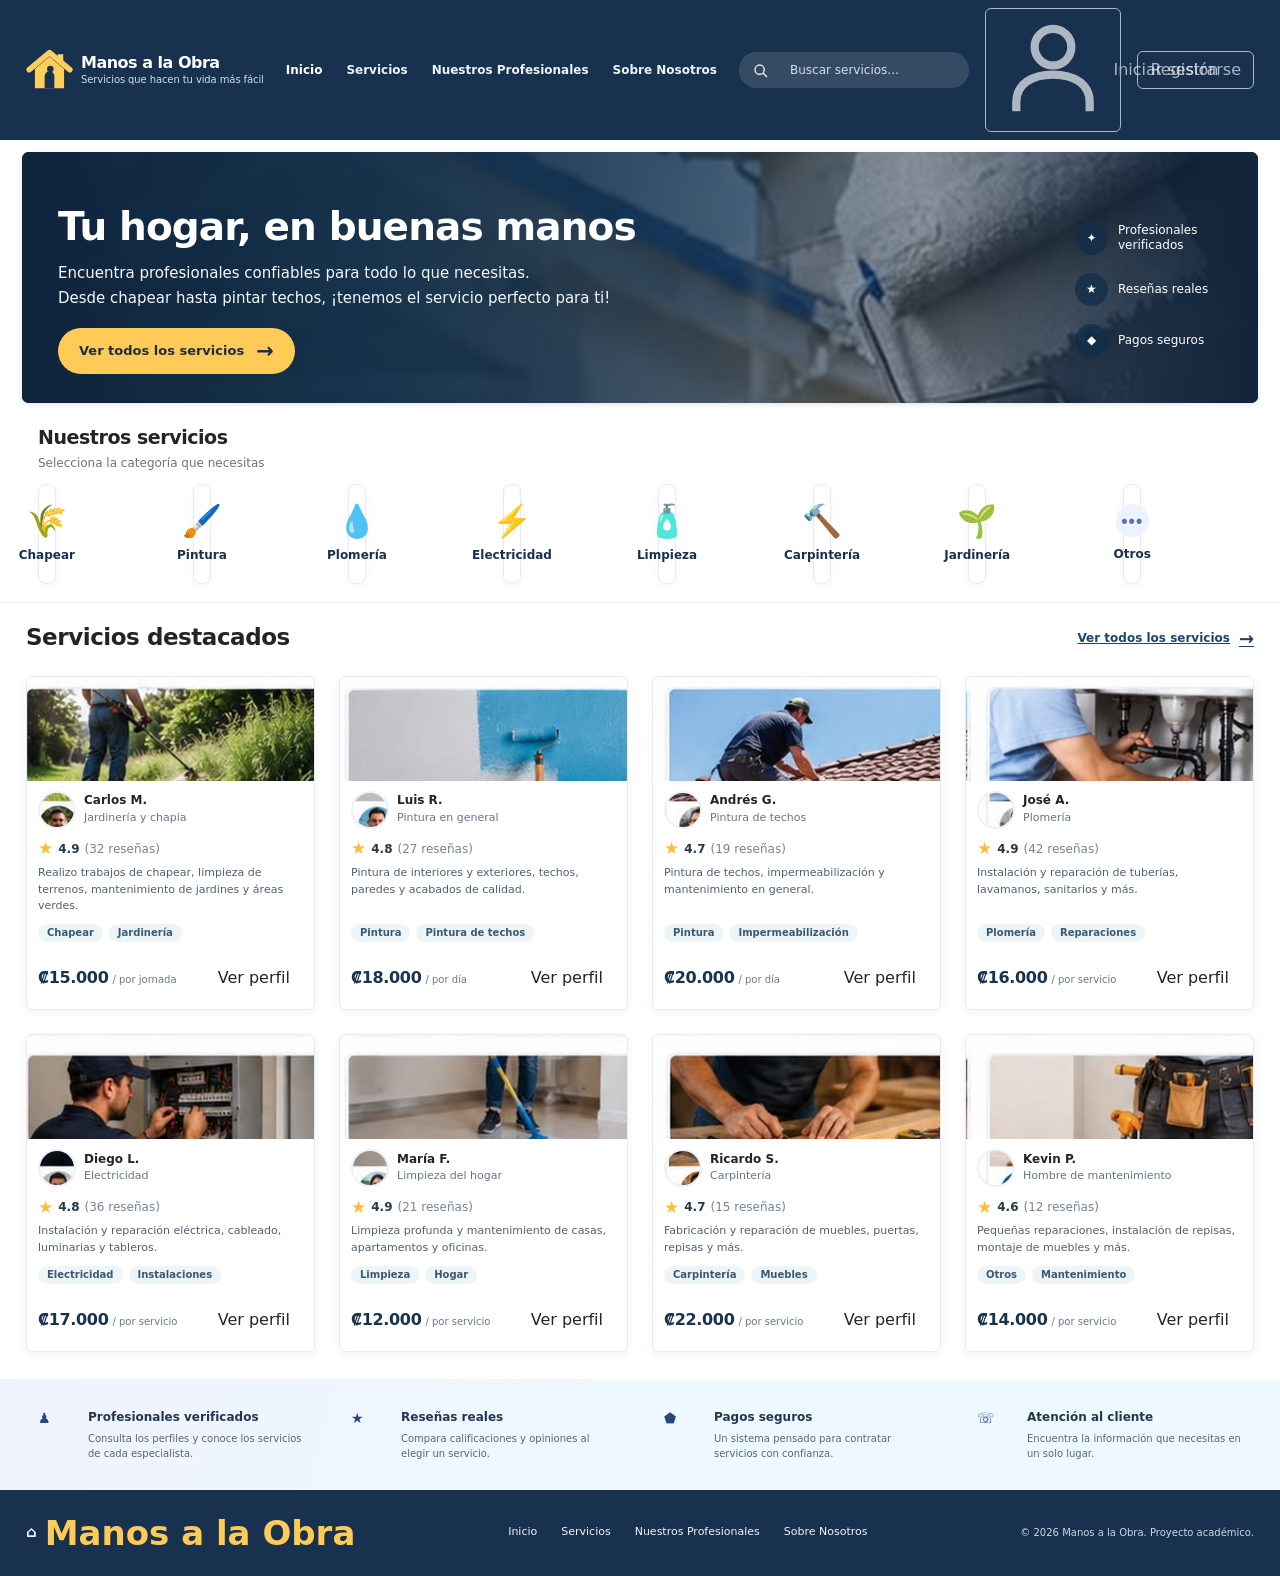
==== commit ce1553f6: "Correccion 2" ====
--- a/index.html
+++ b/index.html
@@ -1,306 +1,155 @@
 <!DOCTYPE html>
 <html lang="es">
-
 <head>
   <meta charset="UTF-8">
-  <meta name="viewport" content="width=device-width, initial-scale=1.0">
-  <meta name="theme-color" content="#172f4b">
-  <meta name="description"
-    content="Manos a la Obra: encuentra profesionales para pintura, plomería, electricidad y más servicios del hogar.">
+  <meta name="viewport" content="width=device-width, initial-scale=1">
+  <meta name="theme-color" content="#17314e">
+  <meta name="description" content="Manos a la Obra: conoce profesionales de pintura, plomería, electricidad, jardinería y otros servicios para el hogar.">
   <title>Manos a la Obra | Servicios para tu hogar</title>
 
-  <link href="https://cdn.jsdelivr.net/npm/bootstrap@5.3.8/dist/css/bootstrap.min.css" rel="stylesheet">
+
+  <link href="https://cdn.jsdelivr.net/npm/bootstrap@5.3.3/dist/css/bootstrap.min.css" rel="stylesheet">
   <link rel="stylesheet" href="styles.css">
-  <script src="script.js" defer></script>
 </head>
+<body>
+  <header id="inicio" class="site-header">
+    <nav class="navbar navbar-expand-lg navbar-dark" aria-label="Navegación principal">
+      <div class="container-fluid section-wrap px-0">
+        <a class="navbar-brand brand d-flex align-items-center gap-2 m-0" href="#inicio" aria-label="Manos a la Obra, ir al inicio">
+          <span class="brand-icon" aria-hidden="true">
+            <svg viewBox="0 0 58 54" fill="none" xmlns="http://www.w3.org/2000/svg">
+              <path d="m4 26 25-21 25 21" stroke="#FFCE5C" stroke-width="7" stroke-linecap="round" stroke-linejoin="round"/>
+              <path d="M11 25v24h36V25L29 10 11 25Z" fill="#FFCE5C"/>
+              <path d="M23 49V34a6 6 0 0 1 12 0v15" fill="#17334F"/>
+              <path d="M39 14V7h7v13" fill="#FFCE5C"/>
+              <path d="M26 25a4 4 0 1 1 8 0 4 4 0 0 1-8 0Z" fill="#17334F"/>
+            </svg>
+          </span>
+          <span class="brand-text"><strong>Manos a la Obra</strong><small>Servicios que hacen tu vida más fácil</small></span>
+        </a>
 
-<body>
-  <header class="site-header" id="inicio">
-    <div class="header-inner">
-      <a href="#inicio" class="brand" aria-label="Manos a la Obra, ir al inicio">
-        <span class="brand-icon" aria-hidden="true">
-          <svg viewBox="0 0 58 54" fill="none" xmlns="http://www.w3.org/2000/svg">
-            <path d="m4 26 25-21 25 21" stroke="#FFCE5C" stroke-width="7" stroke-linecap="round"
-              stroke-linejoin="round" />
-            <path d="M11 25v24h36V25L29 10 11 25Z" fill="#FFCE5C" />
-            <path d="M23 49V34a6 6 0 0 1 12 0v15" fill="#17334F" />
-            <path d="M39 14V7h7v13" fill="#FFCE5C" />
-            <path d="M26 25a4 4 0 1 1 8 0 4 4 0 0 1-8 0Z" fill="#17334F" />
-          </svg>
-        </span>
-        <span class="brand-text">
-          <strong>Manos a la Obra</strong>
-          <small>Servicios que hacen tu vida más fácil</small>
-        </span>
-      </a>
-
-      <nav class="desktop-nav" aria-label="Navegación principal">
-        <a class="nav-link is-active" href="#inicio">Inicio</a>
-        <a class="nav-link" href="#servicios">Servicios</a>
-        <a class="nav-link" href="nuestros-profesionales/profesionales.html">Nuestros Profesionales</a>
-        <a class="nav-link" href="#nosotros">Sobre Nosotros</a>
-      </nav>
-
-      <div class="header-actions">
-        <form class="site-search" id="search-form" role="search" aria-label="Buscar servicios">
-          <svg class="search-icon" viewBox="0 0 24 24" fill="none" stroke="currentColor" stroke-width="2"
-            aria-hidden="true">
-            <circle cx="10.8" cy="10.8" r="6.5" />
-            <path d="m16 16 5 5" />
-          </svg>
-          <input id="search-input" type="search" placeholder="Buscar servicios..."
-            aria-label="Buscar por servicio o profesional" autocomplete="off">
-        </form>
-
-        <button class="login-button" type="button" data-pending="iniciar sesión">
-          <svg viewBox="0 0 24 24" fill="none" stroke="currentColor" stroke-width="1.8" aria-hidden="true">
-            <circle cx="12" cy="7" r="4" />
-            <path d="M4 21v-2c0-4 3.5-6 8-6s8 2 8 6v2" />
-          </svg>
-          <span>Iniciar sesión</span>
+        <button class="navbar-toggler border-0 shadow-none" type="button" data-bs-toggle="collapse" data-bs-target="#menu-principal" aria-controls="menu-principal" aria-expanded="false" aria-label="Abrir menú">
+          <span class="navbar-toggler-icon"></span>
         </button>
 
-        <button class="register-button" type="button" data-pending="registrarse">
-          Registrarse
-        </button>
-      </div>
+        <div class="collapse navbar-collapse" id="menu-principal">
+          <ul class="navbar-nav mx-lg-auto align-items-lg-center nav-links gap-lg-2 gap-xxl-3">
+            <li class="nav-item"><a class="nav-link active" aria-current="page" href="#inicio">Inicio</a></li>
+            <li class="nav-item"><a class="nav-link" href="#servicios">Servicios</a></li>
+            <li class="nav-item"><a class="nav-link" href="#profesionales">Nuestros Profesionales</a></li>
+            <li class="nav-item"><a class="nav-link" href="#nosotros">Sobre Nosotros</a></li>
+          </ul>
 
-      <button class="menu-toggle" id="menu-toggle" type="button" aria-label="Abrir menú" aria-controls="mobile-menu"
-        aria-expanded="false">
-        <span></span><span></span><span></span>
-      </button>
-    </div>
+          <div class="header-actions d-flex flex-column flex-lg-row align-items-stretch align-items-lg-center gap-2 gap-xl-3 mt-3 mt-lg-0">
+            <form class="site-search d-flex align-items-center" id="search-form" role="search" aria-label="Buscar servicios">
+              <svg class="search-icon" viewBox="0 0 24 24" fill="none" stroke="currentColor" stroke-width="2" aria-hidden="true"><circle cx="10.8" cy="10.8" r="6.5"/><path d="m16 16 5 5"/></svg>
+              <input id="search-input" class="form-control" type="search" placeholder="Buscar servicios..." aria-label="Buscar por servicio o profesional" autocomplete="off">
+            </form>
 
-    <nav class="mobile-menu" id="mobile-menu" aria-label="Menú móvil" hidden>
-      <a href="#inicio">Inicio</a>
-      <a href="#servicios">Servicios</a>
-      <a href="nuestros-profesionales/profesionales.html">Nuestros Profesionales</a>
-      <a href="#nosotros">Sobre Nosotros</a>
-
-      <div class="mobile-auth">
-        <button type="button" data-pending="iniciar sesión">Iniciar sesión</button>
-        <button type="button" data-pending="registrarse">Registrarse</button>
+            <button class="btn btn-login text-nowrap" type="button" disabled aria-label="Iniciar sesión (opción no disponible)">
+              <svg viewBox="0 0 24 24" fill="none" stroke="currentColor" stroke-width="1.8" aria-hidden="true"><circle cx="12" cy="7" r="4"/><path d="M4 21v-2c0-4 3.5-6 8-6s8 2 8 6v2"/></svg>
+              Iniciar sesión
+            </button>
+            <button class="btn btn-gold text-nowrap" type="button" disabled aria-label="Registrarse (opción no disponible)">Registrarse</button>
+          </div>
+        </div>
       </div>
     </nav>
   </header>
 
   <main>
-
-    <!-- Sección principal -->
-    <section class="hero-section" aria-labelledby="hero-title">
-      <div class="hero-content">
-        <span class="hero-eyebrow">SERVICIOS PARA EL HOGAR</span>
-        <h1 id="hero-title">Tu hogar, en buenas manos</h1>
-        <p>Encuentra profesionales confiables para todo lo que necesitas.</p>
-        <p>Desde chapear hasta pintar techos, ¡tenemos el servicio perfecto para ti!</p>
-        <a class="hero-cta" href="#servicios">
-          Ver todos los servicios <span aria-hidden="true">→</span>
-        </a>
-      </div>
-
-      <div class="hero-highlights" aria-label="Beneficios de la plataforma">
-        <div class="hero-highlight">
-          <span class="hero-highlight-icon" aria-hidden="true">
-            <svg viewBox="0 0 24 24" fill="currentColor">
-              <path
-                d="m12 2 8 3v6.1c0 5.2-3.1 8.7-8 10.9-4.9-2.2-8-5.7-8-10.9V5l8-3Zm-1 13.8 5.5-6-1.5-1.4-4 4.3-2-1.9-1.4 1.4 3.4 3.6Z" />
-            </svg>
-          </span>
-          <span>Profesionales<br>verificados</span>
+    <section class="hero-section section-wrap" aria-labelledby="hero-title">
+      <div class="row align-items-center w-100 gy-4 gx-4 m-0">
+        <div class="col-12 col-lg-9 px-0">
+          <div class="hero-content">
+            <h1 id="hero-title">Tu hogar, en buenas manos</h1>
+            <p>Encuentra profesionales confiables para todo lo que necesitas.</p>
+            <p>Desde chapear hasta pintar techos, ¡tenemos el servicio perfecto para ti!</p>
+            <a class="btn btn-gold hero-cta rounded-pill mt-3" href="#servicios">Ver todos los servicios <span aria-hidden="true">→</span></a>
+          </div>
         </div>
-
-        <div class="hero-highlight">
-          <span class="hero-highlight-icon" aria-hidden="true">
-            <svg viewBox="0 0 24 24" fill="currentColor">
-              <path d="m12 2 3.1 6.3 7 1-5.1 5 .9 7-5.9-3.2-6 3.2 1-7-5-5 7-1L12 2Z" />
-            </svg>
-          </span>
-          <span>Reseñas reales</span>
-        </div>
-
-        <div class="hero-highlight">
-          <span class="hero-highlight-icon" aria-hidden="true">
-            <svg viewBox="0 0 24 24" fill="currentColor">
-              <path
-                d="m12 2 8 3v6.2c0 5.1-3.2 8.8-8 10.8-4.8-2-8-5.7-8-10.8V5l8-3Zm0 5a3 3 0 0 0-3 3v1H8v6h8v-6h-1v-1a3 3 0 0 0-3-3Zm-1 4v-1a1 1 0 0 1 2 0v1h-2Z" />
-            </svg>
-          </span>
-          <span>Pagos seguros</span>
+        <div class="col-lg-3 d-none d-lg-flex justify-content-end px-0">
+          <div class="hero-highlights">
+            <div class="hero-highlight"><span class="hero-highlight-icon" aria-hidden="true">✦</span><span>Profesionales<br>verificados</span></div>
+            <div class="hero-highlight"><span class="hero-highlight-icon" aria-hidden="true">★</span><span>Reseñas reales</span></div>
+            <div class="hero-highlight"><span class="hero-highlight-icon" aria-hidden="true">◆</span><span>Pagos seguros</span></div>
+          </div>
         </div>
       </div>
     </section>
 
-    <!-- Categorías -->
     <section class="categories-section section-wrap" id="servicios" aria-labelledby="categories-title">
-
-      <div class="section-heading">
+      <div class="section-heading mb-2">
         <h2 id="categories-title">Nuestros servicios</h2>
         <p>Selecciona la categoría que necesitas</p>
       </div>
 
-      <div class="category-grid" role="group" aria-label="Filtrar por categoría">
-        <button class="category-card" type="button" data-category="Chapear" aria-pressed="false">
-          <span class="category-emoji" aria-hidden="true">🌾</span>
-          <span>Chapear</span>
-        </button>
-
-        <button class="category-card" type="button" data-category="Pintura" aria-pressed="false">
-          <span class="category-emoji" aria-hidden="true">🖌️</span>
-          <span>Pintura</span>
-        </button>
-
-        <button class="category-card" type="button" data-category="Plomería" aria-pressed="false">
-          <span class="category-emoji" aria-hidden="true">💧</span>
-          <span>Plomería</span>
-        </button>
-
-        <button class="category-card" type="button" data-category="Electricidad" aria-pressed="false">
-          <span class="category-emoji" aria-hidden="true">⚡</span>
-          <span>Electricidad</span>
-        </button>
-
-        <button class="category-card" type="button" data-category="Limpieza" aria-pressed="false">
-          <span class="category-emoji" aria-hidden="true">🧴</span>
-          <span>Limpieza</span>
-        </button>
-
-        <button class="category-card" type="button" data-category="Carpintería" aria-pressed="false">
-          <span class="category-emoji" aria-hidden="true">🔨</span>
-          <span>Carpintería</span>
-        </button>
-
-        <button class="category-card" type="button" data-category="Jardinería" aria-pressed="false">
-          <span class="category-emoji" aria-hidden="true">🌱</span>
-          <span>Jardinería</span>
-        </button>
-
-        <button class="category-card" type="button" data-category="Otros" aria-pressed="false">
-          <span class="category-emoji others-icon" aria-hidden="true">•••</span>
-          <span>Otros</span>
-        </button>
+      <div class="row g-2 g-md-3 category-grid" role="group" aria-label="Filtrar por categoría">
+        <div class="col-6 col-sm-3 col-lg"><button class="category-card w-100 h-100" type="button" data-category="Chapear" aria-pressed="false"><span class="category-emoji" aria-hidden="true">🌾</span><span>Chapear</span></button></div>
+        <div class="col-6 col-sm-3 col-lg"><button class="category-card w-100 h-100" type="button" data-category="Pintura" aria-pressed="false"><span class="category-emoji" aria-hidden="true">🖌️</span><span>Pintura</span></button></div>
+        <div class="col-6 col-sm-3 col-lg"><button class="category-card w-100 h-100" type="button" data-category="Plomería" aria-pressed="false"><span class="category-emoji" aria-hidden="true">💧</span><span>Plomería</span></button></div>
+        <div class="col-6 col-sm-3 col-lg"><button class="category-card w-100 h-100" type="button" data-category="Electricidad" aria-pressed="false"><span class="category-emoji" aria-hidden="true">⚡</span><span>Electricidad</span></button></div>
+        <div class="col-6 col-sm-3 col-lg"><button class="category-card w-100 h-100" type="button" data-category="Limpieza" aria-pressed="false"><span class="category-emoji" aria-hidden="true">🧴</span><span>Limpieza</span></button></div>
+        <div class="col-6 col-sm-3 col-lg"><button class="category-card w-100 h-100" type="button" data-category="Carpintería" aria-pressed="false"><span class="category-emoji" aria-hidden="true">🔨</span><span>Carpintería</span></button></div>
+        <div class="col-6 col-sm-3 col-lg"><button class="category-card w-100 h-100" type="button" data-category="Jardinería" aria-pressed="false"><span class="category-emoji" aria-hidden="true">🌱</span><span>Jardinería</span></button></div>
+        <div class="col-6 col-sm-3 col-lg"><button class="category-card w-100 h-100" type="button" data-category="Otros" aria-pressed="false"><span class="category-emoji others-icon" aria-hidden="true">•••</span><span>Otros</span></button></div>
       </div>
     </section>
 
-    <!-- Servicios destacados -->
     <section class="featured-section" id="profesionales" aria-labelledby="featured-title">
       <div class="section-wrap">
-
-        <div class="featured-header">
-          <div>
-            <h2 id="featured-title">Servicios destacados</h2>
-            <p class="results-count" id="results-count" aria-live="polite"></p>
-          </div>
-
-          <button id="show-all" class="all-services-link" type="button">
-            Ver todos los servicios
-            <span aria-hidden="true">→</span>
-          </button>
+        <div class="featured-header d-flex align-items-center justify-content-between flex-wrap gap-2">
+          <div><h2 id="featured-title">Servicios destacados</h2><p class="results-count mb-0" id="results-count" aria-live="polite"></p></div>
+          <button class="btn btn-link all-services-link" id="show-all" type="button">Ver todos los servicios <span aria-hidden="true">→</span></button>
+        </div>
+        <div class="active-filter" id="active-filter" hidden>
+          <span id="filter-label"></span>
+          <button class="btn-close btn-close-small" type="button" id="clear-filter" aria-label="Quitar filtros"></button>
         </div>
 
-        <div class="active-filter" id="active-filter" hidden>
-          <span id="filter-label"></span>
-          <button type="button" id="clear-filter" aria-label="Quitar filtros">×</button>
-        </div>
-
-        <div class="services-grid" id="services-grid" aria-live="polite"></div>
-
+        <div class="row g-3 g-xl-4" id="services-grid" aria-live="polite"></div>
         <div class="empty-state" id="empty-state" hidden>
           <div class="empty-icon" aria-hidden="true">⌕</div>
           <h3>No encontramos servicios con esos filtros</h3>
           <p>Prueba otra búsqueda o selecciona una categoría diferente.</p>
-          <button class="reset-button" type="button" id="empty-reset">
-            Ver todos los servicios
-          </button>
+          <button class="btn btn-navy" type="button" id="empty-reset">Ver todos los servicios</button>
         </div>
-
       </div>
     </section>
 
-    <!-- Sobre nosotros -->
     <section class="trust-section" id="nosotros" aria-label="Acerca de la plataforma">
-      <div class="trust-grid section-wrap">
-
-        <div class="trust-item">
-          <div class="trust-icon" aria-hidden="true">
-            <svg viewBox="0 0 24 24" fill="currentColor">
-              <path
-                d="M8 11a4 4 0 1 0 0-8 4 4 0 0 0 0 8Zm8.6-.9a4 4 0 1 0-1.3-7.9 5.8 5.8 0 0 1 1.3 7.9ZM8 13c-4.4 0-7 2.3-7 6v2h14v-2c0-3.7-2.6-6-7-6Zm9-1c-.8 0-1.5.1-2.2.3 1.5 1.5 2.2 3.5 2.2 5.8V21h6v-3c0-3.7-2.6-6-6-6Z" />
-            </svg>
-          </div>
-          <div>
-            <h3>Profesionales verificados</h3>
-            <p>Una plataforma diseñada para conectar clientes con especialistas.</p>
-          </div>
+      <div class="section-wrap">
+        <div class="row row-cols-1 row-cols-sm-2 row-cols-lg-4 g-4">
+          <div class="col"><div class="trust-item d-flex align-items-start gap-3"><span class="trust-icon" aria-hidden="true">♟</span><div><h3>Profesionales verificados</h3><p>Consulta los perfiles y conoce los servicios de cada especialista.</p></div></div></div>
+          <div class="col"><div class="trust-item d-flex align-items-start gap-3"><span class="trust-icon" aria-hidden="true">★</span><div><h3>Reseñas reales</h3><p>Compara calificaciones y opiniones al elegir un servicio.</p></div></div></div>
+          <div class="col"><div class="trust-item d-flex align-items-start gap-3"><span class="trust-icon" aria-hidden="true">⬟</span><div><h3>Pagos seguros</h3><p>Un sistema pensado para contratar servicios con confianza.</p></div></div></div>
+          <div class="col"><div class="trust-item d-flex align-items-start gap-3"><span class="trust-icon" aria-hidden="true">☏</span><div><h3>Atención al cliente</h3><p>Encuentra la información que necesitas en un solo lugar.</p></div></div></div>
         </div>
-
-        <div class="trust-item">
-          <div class="trust-icon" aria-hidden="true">
-            <svg viewBox="0 0 24 24" fill="currentColor">
-              <path d="m12 1 3.4 6.9L23 9l-5.5 5.4 1.3 7.6-6.8-3.6L5.2 22l1.3-7.6L1 9l7.6-1.1L12 1Z" />
-            </svg>
-          </div>
-          <div>
-            <h3>Reseñas reales</h3>
-            <p>Conoce la experiencia de otros clientes antes de contratar.</p>
-          </div>
-        </div>
-
-        <div class="trust-item">
-          <div class="trust-icon" aria-hidden="true">
-            <svg viewBox="0 0 24 24" fill="currentColor">
-              <path
-                d="m12 1 9 4v6c0 6-3.5 9.7-9 12-5.5-2.3-9-6-9-12V5l9-4Zm0 5a3 3 0 0 0-3 3v1H8v7h8v-7h-1V9a3 3 0 0 0-3-3Zm-1 4v-1a1 1 0 0 1 2 0v1h-2Z" />
-            </svg>
-          </div>
-          <div>
-            <h3>Pagos seguros</h3>
-            <p>Funcionalidad contemplada para una próxima etapa del proyecto.</p>
-          </div>
-        </div>
-
-        <div class="trust-item">
-          <div class="trust-icon" aria-hidden="true">
-            <svg viewBox="0 0 24 24" fill="none" stroke="currentColor" stroke-width="2" stroke-linecap="round">
-              <path
-                d="M3 15V12a9 9 0 0 1 18 0v3M3 15h3v6H4a2 2 0 0 0-2 2v-2a2 2 0 0 1 1-2Zm18 0h-3v6h2a2 2 0 0 0 2-2v-2a2 2 0 0 0-1-2Z" />
-              <path d="M18 21c0 1.5-2 2-4 2h-2" />
-            </svg>
-          </div>
-          <div>
-            <h3>Soporte al cliente</h3>
-            <p>Un espacio pensado para acompañarte al buscar un servicio.</p>
-          </div>
-        </div>
-
       </div>
     </section>
-
   </main>
 
-  <!-- Footer -->
   <footer class="site-footer">
-    <div class="footer-inner section-wrap">
-      <a href="#inicio" class="footer-brand" aria-label="Volver al inicio">
-        <span aria-hidden="true">⌂</span> Manos a la Obra
-      </a>
-
-      <nav aria-label="Navegación del pie de página">
-        <a href="#inicio">Inicio</a>
-        <a href="#servicios">Servicios</a>
-        <a href="nuestros-profesionales/profesionales.html">Nuestros Profesionales</a>
-        <a href="#nosotros">Sobre Nosotros</a>
+    <div class="section-wrap footer-inner d-flex flex-column flex-xl-row justify-content-between align-items-center gap-3">
+      <a class="footer-brand" href="#inicio">⌂ <span>Manos a la Obra</span></a>
+      <nav class="d-flex flex-wrap align-items-center justify-content-center gap-3 gap-lg-4" aria-label="Navegación del pie de página">
+        <a href="#inicio">Inicio</a><a href="#servicios">Servicios</a><a href="#profesionales">Nuestros Profesionales</a><a href="#nosotros">Sobre Nosotros</a>
       </nav>
-
       <span class="footer-copy">© 2026 Manos a la Obra. Proyecto académico.</span>
     </div>
   </footer>
 
-  <!-- Ventana de perfil -->
-  <dialog id="profile-dialog" class="profile-dialog" aria-labelledby="dialog-name">
-    <button class="dialog-close" id="profile-close" type="button" aria-label="Cerrar perfil">×</button>
-    <div id="profile-content"></div>
-  </dialog>
+  <div class="modal fade" id="profile-modal" tabindex="-1" aria-labelledby="profile-modal-title" aria-hidden="true">
+    <div class="modal-dialog modal-dialog-centered modal-dialog-scrollable">
+      <div class="modal-content profile-modal-content">
+        <button type="button" class="btn-close profile-close" data-bs-dismiss="modal" aria-label="Cerrar perfil"></button>
+        <div id="profile-content"></div>
+      </div>
+    </div>
+  </div>
 
+  
+  <script src="https://cdn.jsdelivr.net/npm/bootstrap@5.3.3/dist/js/bootstrap.bundle.min.js" defer></script>
+  <script src="script.js" defer></script>
 </body>
-
-</html>+</html>
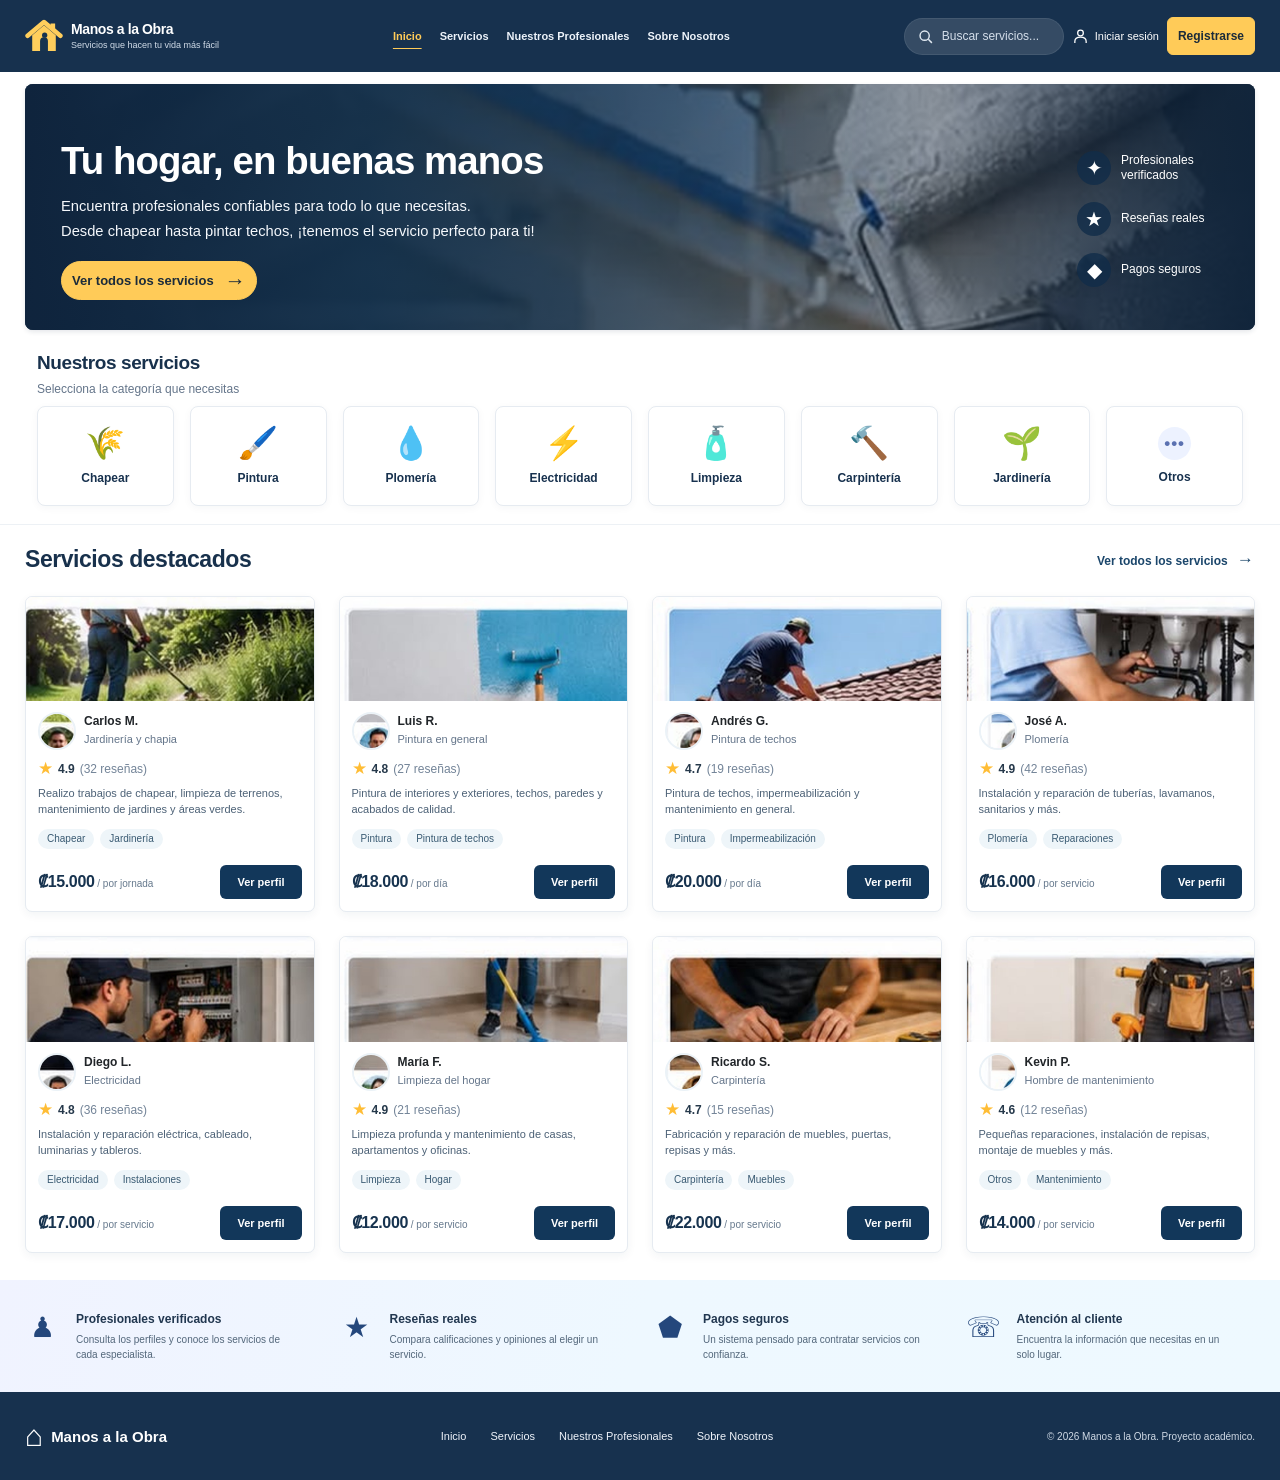
==== commit 21ba00c8: "Integrar cambios y solucion conflicto" ====
--- a/index.html
+++ b/index.html
@@ -1,34 +1,41 @@
 <!DOCTYPE html>
 <html lang="es">
+
 <head>
   <meta charset="UTF-8">
   <meta name="viewport" content="width=device-width, initial-scale=1">
   <meta name="theme-color" content="#17314e">
-  <meta name="description" content="Manos a la Obra: conoce profesionales de pintura, plomería, electricidad, jardinería y otros servicios para el hogar.">
+  <meta name="description"
+    content="Manos a la Obra: conoce profesionales de pintura, plomería, electricidad, jardinería y otros servicios para el hogar.">
   <title>Manos a la Obra | Servicios para tu hogar</title>
 
 
   <link href="https://cdn.jsdelivr.net/npm/bootstrap@5.3.3/dist/css/bootstrap.min.css" rel="stylesheet">
   <link rel="stylesheet" href="styles.css">
 </head>
+
 <body>
   <header id="inicio" class="site-header">
     <nav class="navbar navbar-expand-lg navbar-dark" aria-label="Navegación principal">
       <div class="container-fluid section-wrap px-0">
-        <a class="navbar-brand brand d-flex align-items-center gap-2 m-0" href="#inicio" aria-label="Manos a la Obra, ir al inicio">
+        <a class="navbar-brand brand d-flex align-items-center gap-2 m-0" href="#inicio"
+          aria-label="Manos a la Obra, ir al inicio">
           <span class="brand-icon" aria-hidden="true">
             <svg viewBox="0 0 58 54" fill="none" xmlns="http://www.w3.org/2000/svg">
-              <path d="m4 26 25-21 25 21" stroke="#FFCE5C" stroke-width="7" stroke-linecap="round" stroke-linejoin="round"/>
-              <path d="M11 25v24h36V25L29 10 11 25Z" fill="#FFCE5C"/>
-              <path d="M23 49V34a6 6 0 0 1 12 0v15" fill="#17334F"/>
-              <path d="M39 14V7h7v13" fill="#FFCE5C"/>
-              <path d="M26 25a4 4 0 1 1 8 0 4 4 0 0 1-8 0Z" fill="#17334F"/>
+              <path d="m4 26 25-21 25 21" stroke="#FFCE5C" stroke-width="7" stroke-linecap="round"
+                stroke-linejoin="round" />
+              <path d="M11 25v24h36V25L29 10 11 25Z" fill="#FFCE5C" />
+              <path d="M23 49V34a6 6 0 0 1 12 0v15" fill="#17334F" />
+              <path d="M39 14V7h7v13" fill="#FFCE5C" />
+              <path d="M26 25a4 4 0 1 1 8 0 4 4 0 0 1-8 0Z" fill="#17334F" />
             </svg>
           </span>
-          <span class="brand-text"><strong>Manos a la Obra</strong><small>Servicios que hacen tu vida más fácil</small></span>
+          <span class="brand-text"><strong>Manos a la Obra</strong><small>Servicios que hacen tu vida más
+              fácil</small></span>
         </a>
 
-        <button class="navbar-toggler border-0 shadow-none" type="button" data-bs-toggle="collapse" data-bs-target="#menu-principal" aria-controls="menu-principal" aria-expanded="false" aria-label="Abrir menú">
+        <button class="navbar-toggler border-0 shadow-none" type="button" data-bs-toggle="collapse"
+          data-bs-target="#menu-principal" aria-controls="menu-principal" aria-expanded="false" aria-label="Abrir menú">
           <span class="navbar-toggler-icon"></span>
         </button>
 
@@ -36,21 +43,34 @@
           <ul class="navbar-nav mx-lg-auto align-items-lg-center nav-links gap-lg-2 gap-xxl-3">
             <li class="nav-item"><a class="nav-link active" aria-current="page" href="#inicio">Inicio</a></li>
             <li class="nav-item"><a class="nav-link" href="#servicios">Servicios</a></li>
-            <li class="nav-item"><a class="nav-link" href="#profesionales">Nuestros Profesionales</a></li>
+            <li class="nav-item"><a class="nav-link" href="nuestros-profesionales/profesionales.html">Nuestros
+                Profesionales</a></li>
             <li class="nav-item"><a class="nav-link" href="#nosotros">Sobre Nosotros</a></li>
           </ul>
 
-          <div class="header-actions d-flex flex-column flex-lg-row align-items-stretch align-items-lg-center gap-2 gap-xl-3 mt-3 mt-lg-0">
-            <form class="site-search d-flex align-items-center" id="search-form" role="search" aria-label="Buscar servicios">
-              <svg class="search-icon" viewBox="0 0 24 24" fill="none" stroke="currentColor" stroke-width="2" aria-hidden="true"><circle cx="10.8" cy="10.8" r="6.5"/><path d="m16 16 5 5"/></svg>
-              <input id="search-input" class="form-control" type="search" placeholder="Buscar servicios..." aria-label="Buscar por servicio o profesional" autocomplete="off">
+          <div
+            class="header-actions d-flex flex-column flex-lg-row align-items-stretch align-items-lg-center gap-2 gap-xl-3 mt-3 mt-lg-0">
+            <form class="site-search d-flex align-items-center" id="search-form" role="search"
+              aria-label="Buscar servicios">
+              <svg class="search-icon" viewBox="0 0 24 24" fill="none" stroke="currentColor" stroke-width="2"
+                aria-hidden="true">
+                <circle cx="10.8" cy="10.8" r="6.5" />
+                <path d="m16 16 5 5" />
+              </svg>
+              <input id="search-input" class="form-control" type="search" placeholder="Buscar servicios..."
+                aria-label="Buscar por servicio o profesional" autocomplete="off">
             </form>
 
-            <button class="btn btn-login text-nowrap" type="button" disabled aria-label="Iniciar sesión (opción no disponible)">
-              <svg viewBox="0 0 24 24" fill="none" stroke="currentColor" stroke-width="1.8" aria-hidden="true"><circle cx="12" cy="7" r="4"/><path d="M4 21v-2c0-4 3.5-6 8-6s8 2 8 6v2"/></svg>
+            <button class="btn btn-login text-nowrap" type="button" disabled
+              aria-label="Iniciar sesión (opción no disponible)">
+              <svg viewBox="0 0 24 24" fill="none" stroke="currentColor" stroke-width="1.8" aria-hidden="true">
+                <circle cx="12" cy="7" r="4" />
+                <path d="M4 21v-2c0-4 3.5-6 8-6s8 2 8 6v2" />
+              </svg>
               Iniciar sesión
             </button>
-            <button class="btn btn-gold text-nowrap" type="button" disabled aria-label="Registrarse (opción no disponible)">Registrarse</button>
+            <button class="btn btn-gold text-nowrap" type="button" disabled
+              aria-label="Registrarse (opción no disponible)">Registrarse</button>
           </div>
         </div>
       </div>
@@ -65,19 +85,24 @@
             <h1 id="hero-title">Tu hogar, en buenas manos</h1>
             <p>Encuentra profesionales confiables para todo lo que necesitas.</p>
             <p>Desde chapear hasta pintar techos, ¡tenemos el servicio perfecto para ti!</p>
-            <a class="btn btn-gold hero-cta rounded-pill mt-3" href="#servicios">Ver todos los servicios <span aria-hidden="true">→</span></a>
+            <a class="btn btn-gold hero-cta rounded-pill mt-3" href="#servicios">Ver todos los servicios <span
+                aria-hidden="true">→</span></a>
           </div>
         </div>
         <div class="col-lg-3 d-none d-lg-flex justify-content-end px-0">
           <div class="hero-highlights">
-            <div class="hero-highlight"><span class="hero-highlight-icon" aria-hidden="true">✦</span><span>Profesionales<br>verificados</span></div>
-            <div class="hero-highlight"><span class="hero-highlight-icon" aria-hidden="true">★</span><span>Reseñas reales</span></div>
-            <div class="hero-highlight"><span class="hero-highlight-icon" aria-hidden="true">◆</span><span>Pagos seguros</span></div>
-          </div>
-        </div>
-      </div>
-    </section>
-
+            <div class="hero-highlight"><span class="hero-highlight-icon"
+                aria-hidden="true">✦</span><span>Profesionales<br>verificados</span></div>
+            <div class="hero-highlight"><span class="hero-highlight-icon" aria-hidden="true">★</span><span>Reseñas
+                reales</span></div>
+            <div class="hero-highlight"><span class="hero-highlight-icon" aria-hidden="true">◆</span><span>Pagos
+                seguros</span></div>
+          </div>
+        </div>
+      </div>
+    </section>
+
+    <!-- Categorías -->
     <section class="categories-section section-wrap" id="servicios" aria-labelledby="categories-title">
       <div class="section-heading mb-2">
         <h2 id="categories-title">Nuestros servicios</h2>
@@ -85,26 +110,48 @@
       </div>
 
       <div class="row g-2 g-md-3 category-grid" role="group" aria-label="Filtrar por categoría">
-        <div class="col-6 col-sm-3 col-lg"><button class="category-card w-100 h-100" type="button" data-category="Chapear" aria-pressed="false"><span class="category-emoji" aria-hidden="true">🌾</span><span>Chapear</span></button></div>
-        <div class="col-6 col-sm-3 col-lg"><button class="category-card w-100 h-100" type="button" data-category="Pintura" aria-pressed="false"><span class="category-emoji" aria-hidden="true">🖌️</span><span>Pintura</span></button></div>
-        <div class="col-6 col-sm-3 col-lg"><button class="category-card w-100 h-100" type="button" data-category="Plomería" aria-pressed="false"><span class="category-emoji" aria-hidden="true">💧</span><span>Plomería</span></button></div>
-        <div class="col-6 col-sm-3 col-lg"><button class="category-card w-100 h-100" type="button" data-category="Electricidad" aria-pressed="false"><span class="category-emoji" aria-hidden="true">⚡</span><span>Electricidad</span></button></div>
-        <div class="col-6 col-sm-3 col-lg"><button class="category-card w-100 h-100" type="button" data-category="Limpieza" aria-pressed="false"><span class="category-emoji" aria-hidden="true">🧴</span><span>Limpieza</span></button></div>
-        <div class="col-6 col-sm-3 col-lg"><button class="category-card w-100 h-100" type="button" data-category="Carpintería" aria-pressed="false"><span class="category-emoji" aria-hidden="true">🔨</span><span>Carpintería</span></button></div>
-        <div class="col-6 col-sm-3 col-lg"><button class="category-card w-100 h-100" type="button" data-category="Jardinería" aria-pressed="false"><span class="category-emoji" aria-hidden="true">🌱</span><span>Jardinería</span></button></div>
-        <div class="col-6 col-sm-3 col-lg"><button class="category-card w-100 h-100" type="button" data-category="Otros" aria-pressed="false"><span class="category-emoji others-icon" aria-hidden="true">•••</span><span>Otros</span></button></div>
-      </div>
-    </section>
-
+        <div class="col-6 col-sm-3 col-lg"><button class="category-card w-100 h-100" type="button"
+            data-category="Chapear" aria-pressed="false"><span class="category-emoji"
+              aria-hidden="true">🌾</span><span>Chapear</span></button></div>
+        <div class="col-6 col-sm-3 col-lg"><button class="category-card w-100 h-100" type="button"
+            data-category="Pintura" aria-pressed="false"><span class="category-emoji"
+              aria-hidden="true">🖌️</span><span>Pintura</span></button></div>
+        <div class="col-6 col-sm-3 col-lg"><button class="category-card w-100 h-100" type="button"
+            data-category="Plomería" aria-pressed="false"><span class="category-emoji"
+              aria-hidden="true">💧</span><span>Plomería</span></button></div>
+        <div class="col-6 col-sm-3 col-lg"><button class="category-card w-100 h-100" type="button"
+            data-category="Electricidad" aria-pressed="false"><span class="category-emoji"
+              aria-hidden="true">⚡</span><span>Electricidad</span></button></div>
+        <div class="col-6 col-sm-3 col-lg"><button class="category-card w-100 h-100" type="button"
+            data-category="Limpieza" aria-pressed="false"><span class="category-emoji"
+              aria-hidden="true">🧴</span><span>Limpieza</span></button></div>
+        <div class="col-6 col-sm-3 col-lg"><button class="category-card w-100 h-100" type="button"
+            data-category="Carpintería" aria-pressed="false"><span class="category-emoji"
+              aria-hidden="true">🔨</span><span>Carpintería</span></button></div>
+        <div class="col-6 col-sm-3 col-lg"><button class="category-card w-100 h-100" type="button"
+            data-category="Jardinería" aria-pressed="false"><span class="category-emoji"
+              aria-hidden="true">🌱</span><span>Jardinería</span></button></div>
+        <div class="col-6 col-sm-3 col-lg"><button class="category-card w-100 h-100" type="button" data-category="Otros"
+            aria-pressed="false"><span class="category-emoji others-icon"
+              aria-hidden="true">•••</span><span>Otros</span></button></div>
+      </div>
+    </section>
+
+    <!-- Servicios destacados -->
     <section class="featured-section" id="profesionales" aria-labelledby="featured-title">
       <div class="section-wrap">
         <div class="featured-header d-flex align-items-center justify-content-between flex-wrap gap-2">
-          <div><h2 id="featured-title">Servicios destacados</h2><p class="results-count mb-0" id="results-count" aria-live="polite"></p></div>
-          <button class="btn btn-link all-services-link" id="show-all" type="button">Ver todos los servicios <span aria-hidden="true">→</span></button>
+          <div>
+            <h2 id="featured-title">Servicios destacados</h2>
+            <p class="results-count mb-0" id="results-count" aria-live="polite"></p>
+          </div>
+          <button class="btn btn-link all-services-link" id="show-all" type="button">Ver todos los servicios <span
+              aria-hidden="true">→</span></button>
         </div>
         <div class="active-filter" id="active-filter" hidden>
           <span id="filter-label"></span>
-          <button class="btn-close btn-close-small" type="button" id="clear-filter" aria-label="Quitar filtros"></button>
+          <button class="btn-close btn-close-small" type="button" id="clear-filter"
+            aria-label="Quitar filtros"></button>
         </div>
 
         <div class="row g-3 g-xl-4" id="services-grid" aria-live="polite"></div>
@@ -114,26 +161,60 @@
           <p>Prueba otra búsqueda o selecciona una categoría diferente.</p>
           <button class="btn btn-navy" type="button" id="empty-reset">Ver todos los servicios</button>
         </div>
-      </div>
-    </section>
-
+
+      </div>
+    </section>
+
+    <!-- Sobre nosotros -->
     <section class="trust-section" id="nosotros" aria-label="Acerca de la plataforma">
       <div class="section-wrap">
         <div class="row row-cols-1 row-cols-sm-2 row-cols-lg-4 g-4">
-          <div class="col"><div class="trust-item d-flex align-items-start gap-3"><span class="trust-icon" aria-hidden="true">♟</span><div><h3>Profesionales verificados</h3><p>Consulta los perfiles y conoce los servicios de cada especialista.</p></div></div></div>
-          <div class="col"><div class="trust-item d-flex align-items-start gap-3"><span class="trust-icon" aria-hidden="true">★</span><div><h3>Reseñas reales</h3><p>Compara calificaciones y opiniones al elegir un servicio.</p></div></div></div>
-          <div class="col"><div class="trust-item d-flex align-items-start gap-3"><span class="trust-icon" aria-hidden="true">⬟</span><div><h3>Pagos seguros</h3><p>Un sistema pensado para contratar servicios con confianza.</p></div></div></div>
-          <div class="col"><div class="trust-item d-flex align-items-start gap-3"><span class="trust-icon" aria-hidden="true">☏</span><div><h3>Atención al cliente</h3><p>Encuentra la información que necesitas en un solo lugar.</p></div></div></div>
-        </div>
-      </div>
-    </section>
+          <div class="col">
+            <div class="trust-item d-flex align-items-start gap-3"><span class="trust-icon" aria-hidden="true">♟</span>
+              <div>
+                <h3>Profesionales verificados</h3>
+                <p>Consulta los perfiles y conoce los servicios de cada especialista.</p>
+              </div>
+            </div>
+          </div>
+          <div class="col">
+            <div class="trust-item d-flex align-items-start gap-3"><span class="trust-icon" aria-hidden="true">★</span>
+              <div>
+                <h3>Reseñas reales</h3>
+                <p>Compara calificaciones y opiniones al elegir un servicio.</p>
+              </div>
+            </div>
+          </div>
+          <div class="col">
+            <div class="trust-item d-flex align-items-start gap-3"><span class="trust-icon" aria-hidden="true">⬟</span>
+              <div>
+                <h3>Pagos seguros</h3>
+                <p>Un sistema pensado para contratar servicios con confianza.</p>
+              </div>
+            </div>
+          </div>
+          <div class="col">
+            <div class="trust-item d-flex align-items-start gap-3"><span class="trust-icon" aria-hidden="true">☏</span>
+              <div>
+                <h3>Atención al cliente</h3>
+                <p>Encuentra la información que necesitas en un solo lugar.</p>
+              </div>
+            </div>
+          </div>
+        </div>
+      </div>
+    </section>
+
   </main>
 
+  <!-- Footer -->
   <footer class="site-footer">
-    <div class="section-wrap footer-inner d-flex flex-column flex-xl-row justify-content-between align-items-center gap-3">
+    <div
+      class="section-wrap footer-inner d-flex flex-column flex-xl-row justify-content-between align-items-center gap-3">
       <a class="footer-brand" href="#inicio">⌂ <span>Manos a la Obra</span></a>
-      <nav class="d-flex flex-wrap align-items-center justify-content-center gap-3 gap-lg-4" aria-label="Navegación del pie de página">
-        <a href="#inicio">Inicio</a><a href="#servicios">Servicios</a><a href="#profesionales">Nuestros Profesionales</a><a href="#nosotros">Sobre Nosotros</a>
+      <nav class="d-flex flex-wrap align-items-center justify-content-center gap-3 gap-lg-4"
+        aria-label="Navegación del pie de página">
+        <a href="#inicio">Inicio</a><a href="#servicios">Servicios</a><a href="nuestros-profesionales/profesionales.html">Nuestros Profesionales</a><a href="#nosotros">Sobre Nosotros</a>
       </nav>
       <span class="footer-copy">© 2026 Manos a la Obra. Proyecto académico.</span>
     </div>
@@ -142,14 +223,16 @@
   <div class="modal fade" id="profile-modal" tabindex="-1" aria-labelledby="profile-modal-title" aria-hidden="true">
     <div class="modal-dialog modal-dialog-centered modal-dialog-scrollable">
       <div class="modal-content profile-modal-content">
-        <button type="button" class="btn-close profile-close" data-bs-dismiss="modal" aria-label="Cerrar perfil"></button>
+        <button type="button" class="btn-close profile-close" data-bs-dismiss="modal"
+          aria-label="Cerrar perfil"></button>
         <div id="profile-content"></div>
       </div>
     </div>
   </div>
 
-  
+
   <script src="https://cdn.jsdelivr.net/npm/bootstrap@5.3.3/dist/js/bootstrap.bundle.min.js" defer></script>
   <script src="script.js" defer></script>
 </body>
-</html>
+
+</html>
--- a/styles.css
+++ b/styles.css
@@ -1,4 +1,3 @@
-/* Manos a la Obra — página de inicio (solo front-end) */
 :root {
   --navy: #17314e;
   --navy-dark: #12283f;
@@ -7,39 +6,23 @@
   --gold-hover: #f5b938;
   --ink: #18314c;
   --muted: #64758a;
-  --surface: #ffffff;
-  --pale: #f5f8fc;
   --line: #e6ebf1;
-  --shadow: 0 5px 22px rgba(24, 49, 76, .07);
-  font-family: "Inter", "Segoe UI", Arial, sans-serif;
+}
+
+html {
+  scroll-behavior: smooth;
+  scroll-padding-top: 20px;
+}
+
+body {
+  min-width: 320px;
+  font-family: "Segoe UI", Arial, sans-serif;
+  font-size: 14px;
   color: var(--ink);
   background: #fff;
-  scroll-behavior: smooth;
-}
-
-*,
-*::before,
-*::after {
-  box-sizing: border-box;
-}
-
-body {
-  margin: 0;
-  min-width: 320px;
-  font-size: 14px;
-}
-
-button,
-input {
-  font: inherit;
-}
-
-button {
-  cursor: pointer;
 }
 
 a {
-  color: inherit;
   text-decoration: none;
 }
 
@@ -54,37 +37,35 @@
   display: none !important;
 }
 
+.section-wrap {
+  width: calc(100% - 50px);
+  max-width: 1510px;
+  margin-right: auto;
+  margin-left: auto;
+}
+
+/* Barra de navegación */
 .site-header {
   background: var(--navy);
-  position: relative;
-  z-index: 20;
   color: #fff;
 }
 
-.header-inner {
-  width: min(100%, 1560px);
-  margin: auto;
-  padding: 0 28px;
+.site-header .navbar {
   min-height: 72px;
-  display: flex;
-  align-items: center;
-  justify-content: space-between;
-  gap: 22px;
+  padding: 8px 0;
 }
 
 .brand {
-  display: flex;
-  align-items: center;
-  gap: 9px;
-  min-width: 244px;
   flex-shrink: 0;
+  min-width: 208px;
+  color: #fff !important;
 }
 
 .brand-icon {
-  width: 47px;
+  width: 46px;
   height: 45px;
-  display: flex;
-  align-items: center;
+  display: inline-flex;
+  flex-shrink: 0;
 }
 
 .brand-icon svg {
@@ -96,81 +77,54 @@
   display: flex;
   flex-direction: column;
   gap: 2px;
-  line-height: 1.15;
+  line-height: 1.13;
 }
 
 .brand-text strong {
-  font-size: 18px;
-  letter-spacing: -.5px;
+  font-size: 17px;
   font-weight: 800;
+  letter-spacing: -.4px;
 }
 
 .brand-text small {
   font-size: 10px;
   color: #d2dde9;
-  letter-spacing: -.1px;
   white-space: nowrap;
 }
 
-.desktop-nav {
-  display: flex;
-  align-items: center;
-  justify-content: center;
-  gap: clamp(14px, 2.4vw, 35px);
-  align-self: stretch;
+.site-header .navbar-nav .nav-link {
+  color: #edf3fa;
+  font-size: 12px;
+  font-weight: 650;
   white-space: nowrap;
-}
-
-.nav-link {
-  font-size: 12px;
-  color: #edf3fa;
-  font-weight: 600;
-  display: grid;
-  place-items: center;
-  position: relative;
-  transition: color .2s;
-}
-
-.nav-link:hover,
-.nav-link.is-active {
+  padding: 10px 9px;
+}
+
+.site-header .navbar-nav .nav-link:hover,
+.site-header .navbar-nav .nav-link.active {
   color: var(--gold);
 }
 
-.nav-link.is-active::after {
-  content: "";
-  height: 2px;
-  background: var(--gold);
-  position: absolute;
-  left: 0;
-  right: 0;
-  bottom: 18px;
-}
-
-.header-actions {
-  display: flex;
-  align-items: center;
-  justify-content: flex-end;
-  gap: 16px;
-  min-width: 0;
+.site-header .navbar-nav .nav-link.active {
+  text-decoration: underline;
+  text-decoration-color: var(--gold);
+  text-underline-offset: 8px;
 }
 
 .site-search {
-  height: 36px;
-  width: clamp(166px, 18vw, 265px);
-  min-width: 142px;
-  display: flex;
-  align-items: center;
-  gap: 9px;
+  width: clamp(145px, 17vw, 250px);
+  height: 37px;
+  border: 1px solid rgba(255, 255, 255, .08);
+  background: rgba(255, 255, 255, .13);
+  border-radius: 25px;
+  gap: 8px;
   padding: 0 12px;
-  background: rgba(255, 255, 255, .13);
-  border: 1px solid rgba(255, 255, 255, .025);
-  border-radius: 24px;
   color: #e2eaf2;
-  transition: background .15s;
+  flex-shrink: 1;
 }
 
 .site-search:focus-within {
-  background: rgba(255, 255, 255, .21);
+  background: rgba(255, 255, 255, .19);
 }
 
 .search-icon {
@@ -179,226 +133,201 @@
   flex: 0 0 17px;
 }
 
-.site-search input {
+.site-search .form-control {
+  background: none;
+  border: none;
+  box-shadow: none;
   outline: none;
-  border: none;
-  background: transparent;
-  color: white;
-  width: 100%;
-  min-width: 30px;
-  font-size: 12px;
-}
-
-.site-search input::placeholder {
+  color: #fff;
+  font-size: 12px;
+  min-width: 0;
+  padding: 0;
+}
+
+.site-search .form-control::placeholder {
   color: #d4deea;
-  opacity: 1;
-}
-
-.site-search input::-webkit-search-cancel-button {
+}
+
+.site-search .form-control::-webkit-search-cancel-button {
   cursor: pointer;
   filter: grayscale(1) brightness(5);
 }
 
-.login-button {
-  display: flex;
+.btn-login {
+  color: #fff;
+  border: 0;
+  display: inline-flex;
   align-items: center;
+  justify-content: center;
   gap: 6px;
-  white-space: nowrap;
-  color: #fff;
-  font-size: 12px;
-  border: none;
-  padding: 6px 0;
-  background: none;
-}
-
-.login-button svg {
+  font-size: 12px;
+  padding: 8px 1px;
+}
+
+.btn-login svg {
   width: 17px;
   height: 17px;
 }
 
-.login-button:hover {
+.btn-login:hover {
   color: var(--gold);
 }
 
-.register-button {
+.btn-gold {
+  color: #1b2b3a;
   background: var(--gold);
+  border-color: var(--gold);
+  font-size: 12px;
+  font-weight: 750;
+  padding: 10px 15px;
+}
+
+.btn-gold:hover {
+  background: var(--gold-hover);
+  border-color: var(--gold-hover);
   color: #1b2b3a;
-  font-weight: 700;
-  border: none;
-  border-radius: 6px;
-  padding: 12px 15px;
-  font-size: 12px;
-  transition: background .2s, transform .2s;
-  white-space: nowrap;
-}
-
-.register-button:hover,
-.hero-cta:hover {
-  background: var(--gold-hover);
-  transform: translateY(-1px);
-}
-
-.menu-toggle,
-.mobile-menu {
-  display: none;
-}
-
-.section-wrap {
-  width: min(100% - 52px, 1510px);
-  margin: 0 auto;
-}
-
-/* Hero */
+}
+
+.site-header .btn:disabled {
+  opacity: 1;
+  cursor: default;
+  pointer-events: auto;
+}
+
+.site-header .btn-login:disabled {
+  color: #fff;
+}
+
+.site-header .btn-gold:disabled {
+  color: #1b2b3a;
+  background: var(--gold);
+  border-color: var(--gold);
+}
+
+/* Portada */
 .hero-section {
-  width: min(100% - 44px, 1520px);
-  margin: 12px auto 22px;
   min-height: 228px;
-  border-radius: 7px;
+  margin-top: 12px;
+  margin-bottom: 22px;
+  padding: 30px 36px;
+  border-radius: 8px;
+  color: #fff;
   background: var(--navy-dark);
-  color: #fff;
+  overflow: hidden;
   position: relative;
-  overflow: hidden;
-  display: flex;
-  justify-content: space-between;
-  align-items: center;
-  padding: 28px 36px;
   isolation: isolate;
   box-shadow: 0 2px 5px rgba(14, 40, 61, .11);
 }
 
 .hero-section::before {
+  content: "";
   position: absolute;
   inset: 0;
-  content: "";
   background: url("assets/images/hero-casa.jpg") center 43% / cover no-repeat;
   opacity: .89;
   z-index: -2;
 }
 
 .hero-section::after {
+  content: "";
   position: absolute;
   inset: 0;
-  content: "";
+  background: linear-gradient(90deg, rgba(14, 35, 60, .98) 0%, rgba(19, 48, 75, .93) 28%, rgba(19, 48, 75, .57) 57%, rgba(18, 41, 66, .30) 74%, rgba(15, 35, 57, .93) 100%);
   z-index: -1;
-  background: linear-gradient(90deg, rgba(14, 35, 60, .98) 0%, rgba(19, 48, 75, .94) 28%, rgba(19, 48, 75, .62) 56%, rgba(18, 41, 66, .33) 73%, rgba(15, 35, 57, .94) 100%);
-}
-
-.hero-content {
-  max-width: 720px;
-  padding-bottom: 1px;
-}
-
-.hero-eyebrow {
-  display: none;
 }
 
 .hero-content h1 {
-  font-size: clamp(26px, 3.05vw, 41px);
-  margin: 0 0 12px;
+  font-size: clamp(27px, 3vw, 41px);
+  font-weight: 800;
   line-height: 1.18;
-  font-weight: 800;
+  margin: 0 0 13px;
   letter-spacing: -.9px;
 }
 
 .hero-content p {
-  font-size: clamp(12px, 1.18vw, 15px);
-  line-height: 1.48;
+  font-size: clamp(12px, 1.15vw, 15px);
+  line-height: 1.45;
   color: #f5f8fc;
   margin: 3px 0;
 }
 
 .hero-cta {
   display: inline-flex;
+  gap: 11px;
   align-items: center;
-  gap: 12px;
-  margin-top: 17px;
-  border-radius: 26px;
-  padding: 12px 20px;
-  background: var(--gold);
-  color: #1c2f43;
   font-size: 13px;
   font-weight: 750;
-  transition: background .2s, transform .2s;
+  padding: 11px 19px;
 }
 
 .hero-cta span {
   font-size: 21px;
-  line-height: 13px;
+  line-height: 12px;
 }
 
 .hero-highlights {
   display: grid;
-  gap: 18px;
-  min-width: 147px;
-  flex-shrink: 0;
-  margin-left: 25px;
+  gap: 17px;
 }
 
 .hero-highlight {
   display: flex;
+  align-items: center;
   gap: 10px;
-  align-items: center;
-  font-size: 12px;
-  line-height: 1.28;
-  font-weight: 500;
+  font-size: 12px;
+  line-height: 1.3;
+  color: #fff;
+  min-width: 142px;
 }
 
 .hero-highlight-icon {
-  height: 33px;
-  width: 33px;
-  background: rgba(17, 44, 73, .75);
+  background: rgba(17, 44, 73, .80);
+  height: 34px;
+  width: 34px;
+  border-radius: 50%;
   display: grid;
   place-items: center;
-  border-radius: 50%;
-}
-
-.hero-highlight-icon svg {
-  height: 20px;
-  width: 20px;
+  font-size: 20px;
+  flex-shrink: 0;
 }
 
 /* Categorías */
 .categories-section {
-  padding: 1px 12px 18px;
-}
-
-.section-heading h2,
-.featured-header h2 {
-  font-weight: 800;
-  letter-spacing: -.45px;
-  margin: 0;
+  padding: 0 12px 18px;
 }
 
 .section-heading h2 {
   font-size: 19px;
+  font-weight: 800;
+  margin: 0;
+  letter-spacing: -.4px;
 }
 
 .section-heading p {
   color: var(--muted);
   font-size: 12px;
-  margin: 5px 0 12px;
-}
-
-.category-grid {
-  display: grid;
-  grid-template-columns: repeat(8, minmax(0, 1fr));
-  gap: clamp(12px, 1.6vw, 23px);
+  margin: 5px 0 0;
+}
+
+.category-grid>div {
+  display: flex;
 }
 
 .category-card {
+  min-height: 100px;
+  padding: 12px 3px;
+  background: white;
   border: 1px solid var(--line);
-  background: var(--surface);
   border-radius: 8px;
-  min-height: 100px;
+  color: var(--navy);
+  box-shadow: 0 2px 8px rgba(20, 48, 77, .04);
   display: flex;
+  justify-content: center;
   align-items: center;
-  justify-content: center;
   flex-direction: column;
   gap: 8px;
-  box-shadow: 0 2px 8px rgba(20, 48, 77, .04);
   font-weight: 750;
   font-size: 12px;
-  color: var(--navy);
   transition: transform .2s, border .2s, box-shadow .2s, background .2s;
 }
 
@@ -417,77 +346,74 @@
 .category-emoji {
   font-family: "Apple Color Emoji", "Segoe UI Emoji", "Noto Color Emoji", sans-serif;
   font-size: 32px;
-  line-height: 1;
-  height: 35px;
+  height: 36px;
   display: grid;
   place-items: center;
+  line-height: 1;
 }
 
 .others-icon {
   background: #edf2ff;
+  width: 33px;
   height: 33px;
-  width: 33px;
   border-radius: 50%;
+  font-size: 17px;
+  letter-spacing: 1px;
   color: #5b71b1;
-  font-size: 18px;
   font-weight: 900;
-  letter-spacing: 1px;
-}
-
-/* Tarjetas */
+}
+
+/* Servicios */
 .featured-section {
   border-top: 1px solid #edf1f5;
-  padding: 15px 0 27px;
+  padding: 16px 0 27px;
 }
 
 .featured-header {
-  display: flex;
-  justify-content: space-between;
-  align-items: center;
-  gap: 15px;
-  margin: 0 0 17px;
+  margin-bottom: 17px;
 }
 
 .featured-header h2 {
   font-size: 23px;
+  font-weight: 800;
+  margin: 0;
+  letter-spacing: -.45px;
 }
 
 .all-services-link {
-  border: none;
-  background: transparent;
+  font-size: 12px;
+  color: var(--blue);
+  font-weight: 750;
+  text-decoration: none;
+  padding: 5px 0;
+  white-space: nowrap;
+}
+
+.all-services-link:hover {
+  color: #17314e;
+  text-decoration: underline;
+}
+
+.all-services-link span {
+  font-size: 17px;
+  margin-left: 6px;
+}
+
+.results-count {
+  font-size: 12px;
+  color: var(--muted);
+  margin-top: 5px;
+}
+
+.results-count:empty {
+  display: none;
+}
+
+.active-filter {
   display: inline-flex;
   align-items: center;
-  gap: 9px;
-  color: var(--blue);
-  font-weight: 750;
-  font-size: 12px;
-  padding: 7px 0;
-  white-space: nowrap;
-}
-
-.all-services-link span {
-  font-size: 18px;
-}
-
-.all-services-link:hover {
-  text-decoration: underline;
-}
-
-.results-count {
-  color: var(--muted);
-  font-size: 12px;
-  margin: 6px 0 0;
-}
-
-.results-count:empty {
-  display: none;
-}
-
-.active-filter {
-  display: inline-flex;
   gap: 10px;
-  align-items: center;
-  padding: 5px 8px 5px 12px;
+  padding: 5px 10px;
   border-radius: 20px;
   background: #edf4fa;
   color: #264e70;
@@ -496,35 +422,18 @@
   font-weight: 650;
 }
 
-.active-filter button {
-  display: inline-grid;
-  place-items: center;
-  background: #dce7f0;
-  color: #31516c;
-  border: none;
-  border-radius: 50%;
-  font-size: 18px;
-  width: 20px;
-  height: 20px;
-  line-height: 1;
-}
-
-.services-grid {
-  display: grid;
-  grid-template-columns: repeat(4, minmax(0, 1fr));
-  gap: 20px;
+.btn-close-small {
+  width: 9px;
+  height: 9px;
+  padding: 4px;
 }
 
 .service-card {
-  border: 1px solid #e6ebf1;
-  min-width: 0;
-  background: white;
-  border-radius: 6px;
+  border-color: #e6ebf1;
+  box-shadow: 0 3px 10px rgba(20, 48, 77, .055);
+  border-radius: 7px;
   overflow: hidden;
-  box-shadow: 0 3px 10px rgba(20, 48, 77, .055);
-  display: flex;
-  flex-direction: column;
-  transition: transform .22s ease, box-shadow .22s ease;
+  transition: transform .22s, box-shadow .22s;
 }
 
 .service-card:hover {
@@ -534,51 +443,45 @@
 
 .service-image {
   width: 100%;
-  aspect-ratio: 2.76 / 1;
+  aspect-ratio: 2.76/1;
+  object-fit: cover;
   display: block;
-  object-fit: cover;
-  object-position: center;
   background: #d6e2ea;
 }
 
 .service-body {
-  padding: 10px 12px 12px;
-  display: flex;
-  flex-direction: column;
-  flex: 1;
+  padding: 11px 12px 12px;
 }
 
 .profile-row {
-  display: flex;
-  align-items: center;
   gap: 8px;
   min-width: 0;
 }
 
 .profile-avatar {
+  width: 38px;
   height: 38px;
-  width: 38px;
+  flex-shrink: 0;
+  object-fit: cover;
+  border: 2px solid #ebf2f7;
   border-radius: 50%;
-  border: 2px solid #ebf2f7;
-  object-fit: cover;
-  flex-shrink: 0;
 }
 
 .profile-name {
+  font-size: 12px;
   font-weight: 800;
-  font-size: 12px;
   margin: 0 0 2px;
 }
 
 .profile-specialty {
+  color: var(--muted);
   font-size: 11px;
-  color: var(--muted);
   margin: 0;
 }
 
 .rating {
   font-size: 12px;
-  margin: 11px 0 7px;
+  margin: 10px 0 7px;
   display: flex;
   align-items: center;
   gap: 5px;
@@ -602,47 +505,36 @@
 .card-description {
   color: #4c6176;
   font-size: 11px;
-  line-height: 1.53;
-  margin: 0 0 9px;
+  line-height: 1.5;
+  margin: 0 0 10px;
   min-height: 34px;
 }
 
 .tag-row {
-  display: flex;
   gap: 6px;
-  flex-wrap: wrap;
-  margin-top: auto;
-  padding-bottom: 12px;
+  padding-bottom: 11px;
 }
 
 .service-tag {
-  display: inline-flex;
-  padding: 4px 9px;
-  border-radius: 14px;
   background: #eef5f9;
   color: #395a72;
   font-size: 10px;
+  font-weight: 500;
+  padding: 5px 9px;
+}
+
+.card-bottom {
+  gap: 8px;
+  padding-top: 5px;
+}
+
+.price {
   white-space: nowrap;
 }
 
-.card-bottom {
-  display: flex;
-  justify-content: space-between;
-  gap: 8px;
-  align-items: center;
-  padding-top: 5px;
-}
-
-.price {
-  display: flex;
-  align-items: baseline;
-  gap: 4px;
-  white-space: nowrap;
-}
-
 .price strong {
+  color: #17334f;
   font-size: 16px;
-  color: #17334f;
   letter-spacing: -.35px;
 }
 
@@ -651,21 +543,18 @@
   font-size: 10px;
 }
 
-.profile-button {
+.btn-navy {
   background: #12375a;
-  color: #fff;
-  border: none;
-  padding: 8px 17px;
-  border-radius: 5px;
+  color: white;
   font-size: 11px;
   font-weight: 700;
-  box-shadow: 0 2px 5px rgba(15, 48, 77, .12);
-  transition: background .2s;
+  padding: 8px 16px;
   white-space: nowrap;
 }
 
-.profile-button:hover {
+.btn-navy:hover {
   background: #27638f;
+  color: white;
 }
 
 .empty-state {
@@ -691,64 +580,36 @@
   margin: 0 0 18px;
 }
 
-.reset-button {
-  background: var(--navy);
-  color: #fff;
-  border: none;
-  border-radius: 5px;
-  padding: 11px 17px;
-  font-weight: 700;
-}
-
-.reset-button:hover {
-  background: #2b577b;
-}
-
-/* Sección inferior */
+
 .trust-section {
   background: linear-gradient(105deg, #f0f3ff 0%, #eef8ff 50%, #eef9ff 100%);
-  padding: 29px 0;
-}
-
-.trust-grid {
+  padding: 30px 0;
+}
+
+.trust-icon {
   display: grid;
-  grid-template-columns: repeat(4, 1fr);
-  column-gap: 26px;
-  row-gap: 23px;
-}
-
-.trust-item {
-  display: flex;
-  justify-content: center;
-  align-items: flex-start;
-  gap: 12px;
-}
-
-.trust-icon {
+  place-items: center;
+  width: 35px;
+  height: 35px;
+  flex: 0 0 35px;
   color: #24477c;
-  width: 34px;
-  height: 33px;
-  flex: 0 0 34px;
-}
-
-.trust-icon svg {
-  width: 100%;
-  height: 100%;
+  font-size: 28px;
+  line-height: 1;
 }
 
 .trust-item h3 {
+  color: #213750;
+  font-size: 12px;
+  font-weight: 800;
   margin: 2px 0 6px;
-  font-size: 12px;
-  color: #213750;
-  font-weight: 800;
 }
 
 .trust-item p {
-  margin: 0;
-  line-height: 1.5;
-  max-width: 215px;
   color: #53677b;
   font-size: 10px;
+  line-height: 1.5;
+  margin: 0;
+  max-width: 220px;
 }
 
 .site-footer {
@@ -757,35 +618,30 @@
 }
 
 .footer-inner {
-  min-height: 86px;
-  display: flex;
-  justify-content: space-between;
-  align-items: center;
-  gap: 26px;
+  min-height: 88px;
+  padding: 18px 0;
 }
 
 .footer-brand {
+  color: #fff;
   display: flex;
   align-items: center;
   gap: 8px;
+  font-size: 30px;
+  line-height: 1;
+  font-weight: 800;
+}
+
+.footer-brand span {
   font-size: 15px;
-  font-weight: 800;
-  white-space: nowrap;
-}
-
-.footer-brand span {
+}
+
+.footer-brand::first-letter {
   color: var(--gold);
-  font-size: 34px;
-  line-height: 1;
-}
-
-.site-footer nav {
-  display: flex;
-  gap: clamp(14px, 2vw, 30px);
-  align-items: center;
 }
 
 .site-footer nav a {
+  color: #f0f4fb;
   font-size: 11px;
 }
 
@@ -796,47 +652,24 @@
 .footer-copy {
   color: #ced8e4;
   font-size: 10px;
-  white-space: nowrap;
-}
-
-/* Diálogos de prototipo */
-dialog {
-  border: none;
-  padding: 0;
+}
+
+
+.profile-modal-content {
+  border: 0;
   border-radius: 12px;
-  box-shadow: 0 20px 70px rgba(0, 0, 0, .27);
-  max-height: min(90dvh, 780px);
-  overflow: auto;
-}
-
-dialog::backdrop {
-  background: rgba(10, 28, 48, .67);
-  backdrop-filter: blur(3px);
-}
-
-.profile-dialog {
-  width: min(95vw, 560px);
-}
-
-.dialog-close {
+  overflow: hidden;
+}
+
+.profile-close {
   position: absolute;
-  top: 12px;
-  right: 12px;
-  width: 32px;
-  height: 32px;
-  border: none;
+  top: 13px;
+  right: 13px;
+  z-index: 5;
+  background-color: rgba(255, 255, 255, .97);
+  padding: 10px;
   border-radius: 50%;
-  font-size: 25px;
-  display: grid;
-  place-items: center;
-  line-height: 1;
-  background: rgba(255, 255, 255, .95);
-  color: #17314e;
-  z-index: 3;
-}
-
-.dialog-close:hover {
-  background: var(--gold);
+  opacity: 1;
 }
 
 .dialog-cover {
@@ -852,8 +685,8 @@
 
 .dialog-profile {
   display: flex;
+  gap: 13px;
   align-items: center;
-  gap: 13px;
 }
 
 .dialog-profile img {
@@ -865,6 +698,7 @@
 
 .dialog-profile h2 {
   font-size: 25px;
+  font-weight: 750;
   margin: 0 0 4px;
 }
 
@@ -888,20 +722,16 @@
   display: flex;
   flex-wrap: wrap;
   gap: 6px;
-  margin: 0 0 15px;
+  margin-bottom: 17px;
 }
 
 .dialog-price {
   border-top: 1px solid var(--line);
-  padding-top: 17px;
-  display: flex;
-  align-items: center;
-  justify-content: space-between;
-  gap: 15px;
+  padding-top: 16px;
 }
 
 .dialog-price strong {
-  font-size: 22px;
+  font-size: 23px;
 }
 
 .dialog-price span {
@@ -909,308 +739,131 @@
   color: var(--muted);
 }
 
-.demo-note {
-  border: 1px solid #e5ecf2;
-  background: #f6f9fc;
-  font-size: 11px;
-  color: #66788a;
-  margin-top: 16px;
-  padding: 10px;
-  border-radius: 6px;
-}
-
-.info-dialog {
-  width: min(92vw, 390px);
-  padding: 35px 30px 27px;
-  text-align: center;
-}
-
-.info-symbol {
-  font-size: 38px;
-  margin-bottom: 8px;
-}
-
-.info-dialog h2 {
-  font-size: 22px;
-  margin: 0 0 13px;
-}
-
-.info-dialog p {
-  color: #586e83;
-  line-height: 1.6;
-  margin: 0 0 23px;
-}
-
-@media (max-width: 1320px) {
-  .header-inner {
-    padding-inline: 25px;
-    gap: 14px;
-  }
-
+@media (max-width: 1390px) and (min-width: 992px) {
   .brand {
-    min-width: 233px;
+    min-width: 186px;
+  }
+
+  .brand-icon {
+    width: 38px;
+    height: 39px;
   }
 
   .brand-text strong {
-    font-size: 16px;
-  }
-
-  .desktop-nav {
-    gap: 20px;
+    font-size: 14px;
+  }
+
+  .brand-text small {
+    font-size: 9px;
+  }
+
+  .site-header .navbar-nav .nav-link {
+    font-size: 11px;
+    padding-inline: 5px;
+  }
+
+  .site-search {
+    width: 160px;
   }
 
   .header-actions {
-    gap: 12px;
-  }
-
+    gap: 7px !important;
+  }
+
+  .btn-login {
+    font-size: 11px;
+  }
+
+  .btn-gold {
+    padding: 9px 10px;
+  }
+}
+
+@media (max-width: 1199px) {
   .service-body {
     padding-inline: 11px;
   }
-
-  .profile-button {
-    padding-inline: 15px;
-  }
-}
-
-@media (max-width: 1130px) {
-  .brand {
-    min-width: unset;
-  }
-
-  .brand-text small {
-    display: none;
-  }
-
-  .desktop-nav {
-    gap: 14px;
-  }
-
-  .nav-link {
-    font-size: 11px;
+}
+
+@media (max-width: 991px) {
+  .site-header .navbar {
+    padding: 10px 0;
+  }
+
+  .site-header .navbar-collapse {
+    padding: 12px 0 16px;
+  }
+
+  .site-header .navbar-nav .nav-link {
+    padding: 10px 0;
   }
 
   .site-search {
-    width: 155px;
+    width: 100%;
+  }
+
+  .btn-login {
+    justify-content: flex-start;
   }
 
   .header-actions {
-    gap: 10px;
-  }
-
-  .login-button span {
-    display: none;
-  }
-
-  .register-button {
-    padding: 10px 12px;
-  }
-
-  .services-grid {
-    gap: 14px;
-  }
-
-  .price strong {
-    font-size: 14px;
-  }
-
-  .profile-button {
-    padding: 8px 10px;
-  }
-}
-
-@media (max-width: 900px) {
-  .header-inner {
-    min-height: 69px;
-  }
-
-  .desktop-nav {
-    display: none;
-  }
-
-  .menu-toggle {
-    display: flex;
-    flex-direction: column;
-    align-items: center;
-    justify-content: center;
-    gap: 5px;
-    width: 40px;
-    height: 40px;
-    border: 1px solid rgba(255, 255, 255, .25);
-    background: transparent;
-    color: #fff;
-    border-radius: 6px;
-  }
-
-  .menu-toggle span {
-    height: 2px;
-    width: 20px;
-    background: #fff;
-  }
-
-  .mobile-menu:not([hidden]) {
-    display: flex;
-    flex-direction: column;
-    background: #1a3958;
-    padding: 7px 26px 21px;
-  }
-
-  .mobile-menu a,
-  .mobile-menu button {
-    color: white;
-    padding: 12px 0;
-    font-weight: 600;
-    text-align: left;
-    font-size: 13px;
-  }
-
-  .mobile-menu a:hover {
-    color: var(--gold);
-  }
-
-  .mobile-auth {
-    display: flex;
-    align-items: center;
-    gap: 20px;
-    border-top: 1px solid rgba(255, 255, 255, .12);
-    padding-top: 7px;
-  }
-
-  .mobile-auth button {
-    border: none;
-    background: none;
-  }
-
-  .header-actions .login-button,
-  .header-actions .register-button {
-    display: none;
-  }
-
-  .site-search {
-    width: clamp(170px, 30vw, 340px);
-  }
-
-  .hero-highlights {
-    gap: 12px;
+    align-items: flex-start !important;
   }
 
   .hero-section {
-    padding: 26px 27px;
-  }
-
-  .category-grid {
-    grid-template-columns: repeat(4, minmax(0, 1fr));
-    gap: 12px;
-  }
-
-  .services-grid {
-    grid-template-columns: repeat(2, minmax(0, 1fr));
-  }
-
-  .card-description {
-    min-height: 0;
-  }
-
-  .trust-grid {
-    grid-template-columns: repeat(2, 1fr);
-  }
-
-  .trust-item {
-    justify-content: flex-start;
-  }
-
-  .footer-inner {
-    flex-wrap: wrap;
-    justify-content: center;
-    padding-block: 20px;
-    row-gap: 16px;
-  }
-}
-
-@media (max-width: 620px) {
-  .header-inner {
-    padding-inline: 16px;
-    gap: 10px;
+    padding: 27px;
+  }
+}
+
+@media (max-width: 575px) {
+  .section-wrap {
+    width: calc(100% - 28px);
   }
 
   .brand-icon {
-    width: 39px;
-    height: 40px;
+    width: 37px;
+    height: 38px;
   }
 
   .brand-text strong {
     font-size: 14px;
   }
 
-  .site-search {
-    width: 38px;
-    min-width: 38px;
-    height: 38px;
-    padding: 0 10px;
-    overflow: hidden;
-    transition: width .2s;
-  }
-
-  .site-search:focus-within {
-    width: min(46vw, 210px);
-  }
-
-  .site-search input {
-    font-size: 12px;
+  .brand-text small {
+    font-size: 9px;
   }
 
   .hero-section {
-    width: calc(100% - 24px);
-    border-radius: 8px;
-    padding: 28px 22px 27px;
-    min-height: 275px;
-    margin: 12px auto 22px;
+    margin-top: 12px;
+    margin-bottom: 20px;
+    padding: 28px 21px;
+    min-height: 260px;
   }
 
   .hero-section::after {
-    background: linear-gradient(90deg, rgba(12, 35, 58, .98), rgba(12, 35, 58, .82));
+    background: linear-gradient(90deg, rgba(12, 35, 58, .98), rgba(12, 35, 58, .78));
   }
 
   .hero-content h1 {
-    font-size: clamp(26px, 7vw, 35px);
+    font-size: clamp(27px, 7vw, 35px);
   }
 
   .hero-content p {
     font-size: 13px;
   }
 
-  .hero-highlights {
-    display: none;
-  }
-
-  .section-wrap {
-    width: calc(100% - 30px);
-  }
-
   .categories-section {
-    padding: 0 0 20px;
-  }
-
-  .category-grid {
-    grid-template-columns: repeat(4, minmax(0, 1fr));
-    gap: 8px;
+    padding-inline: 0;
+    padding-bottom: 21px;
   }
 
   .category-card {
     min-height: 88px;
-    font-size: 10px;
+    font-size: 11px;
   }
 
   .category-emoji {
-    font-size: 27px;
-    height: 31px;
-  }
-
-  .featured-section {
-    padding-top: 18px;
-  }
-
-  .featured-header {
-    align-items: flex-start;
+    font-size: 28px;
   }
 
   .featured-header h2 {
@@ -1218,145 +871,19 @@
   }
 
   .all-services-link {
-    font-size: 10px;
-  }
-
-  .services-grid {
-    gap: 14px;
-  }
-
-  .service-body {
-    padding: 9px 10px 11px;
-  }
-
-  .profile-avatar {
-    width: 33px;
-    height: 33px;
-  }
-
-  .profile-name {
     font-size: 11px;
   }
 
-  .profile-specialty {
-    font-size: 10px;
-  }
-
-  .rating {
-    margin-block: 8px 5px;
+  .service-image {
+    aspect-ratio: 2.7/1;
   }
 
   .card-description {
-    font-size: 10px;
-  }
-
-  .service-tag {
-    padding: 3px 6px;
-    font-size: 9px;
-  }
-
-  .tag-row {
-    padding-bottom: 10px;
-  }
-
-  .card-bottom {
-    flex-wrap: wrap;
-  }
-
-  .profile-button {
-    width: 100%;
-    margin-top: 3px;
-  }
-
-  .trust-section {
-    padding-block: 23px;
-  }
-
-  .trust-grid {
-    gap: 18px;
-  }
-
-  .trust-icon {
-    width: 28px;
-    height: 28px;
-    flex-basis: 28px;
-  }
-
-  .trust-item {
-    gap: 8px;
-  }
-
-  .trust-item h3 {
-    font-size: 11px;
-  }
-
-  .trust-item p {
-    font-size: 10px;
-  }
-
-  .site-footer nav {
-    flex-wrap: wrap;
-    justify-content: center;
+    min-height: auto;
   }
 
   .footer-copy {
-    width: 100%;
     text-align: center;
-  }
-}
-
-@media (max-width: 420px) {
-  .brand {
-    gap: 4px;
-  }
-
-  .brand-text strong {
-    font-size: 12px;
-  }
-
-  .brand-icon {
-    width: 33px;
-  }
-
-  .category-grid {
-    grid-template-columns: repeat(4, minmax(0, 1fr));
-    gap: 6px;
-  }
-
-  .category-card {
-    min-height: 79px;
-    gap: 6px;
-    font-size: 9px;
-  }
-
-  .category-emoji {
-    font-size: 23px;
-  }
-
-  .services-grid {
-    grid-template-columns: 1fr;
-  }
-
-  .service-image {
-    aspect-ratio: 2.8 / 1;
-  }
-
-  .card-bottom {
-    flex-wrap: nowrap;
-  }
-
-  .profile-button {
-    width: auto;
-    margin-top: 0;
-  }
-
-  .trust-grid {
-    grid-template-columns: 1fr 1fr;
-    column-gap: 8px;
-  }
-
-  .footer-brand {
-    font-size: 14px;
   }
 }
 
@@ -1367,7 +894,6 @@
   *::after {
     scroll-behavior: auto !important;
     transition-duration: .01ms !important;
-    animation-duration: .01ms !important;
   }
 }
 
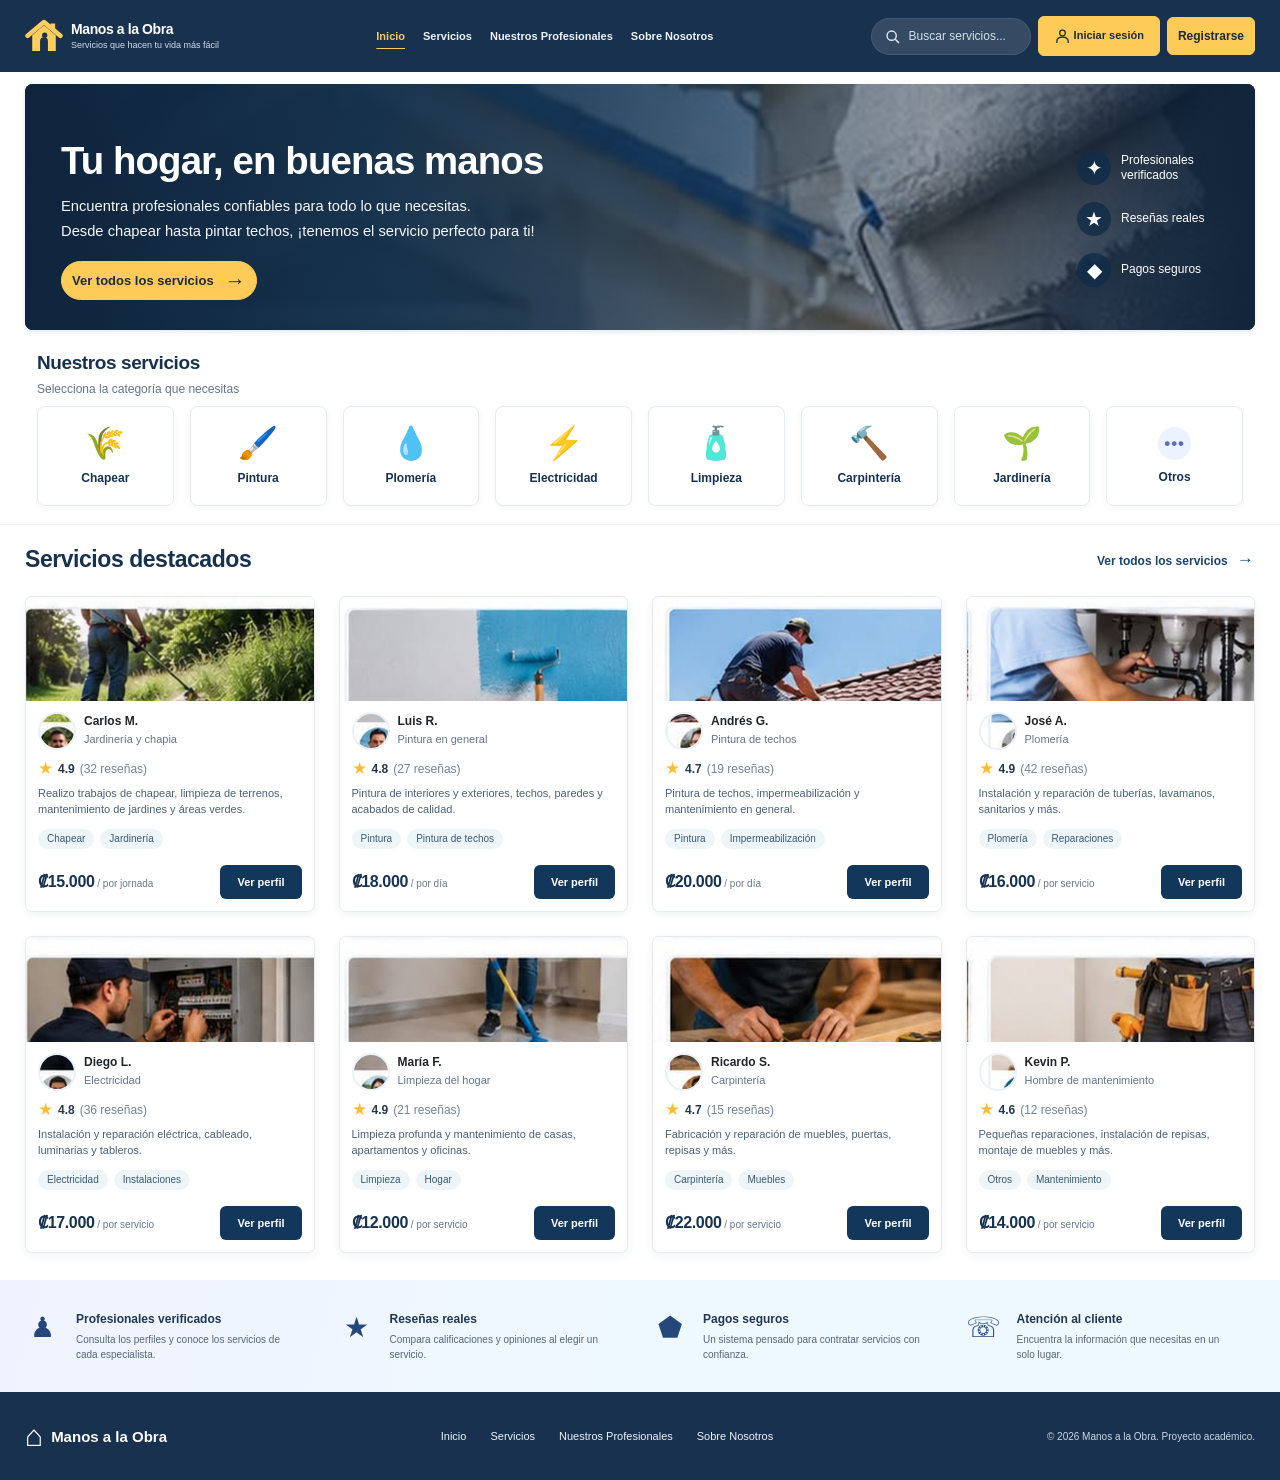
==== commit 53b398c2: "Cambios, validacionesy arreglos" ====
--- a/index.html
+++ b/index.html
@@ -45,7 +45,7 @@
             <li class="nav-item"><a class="nav-link" href="#servicios">Servicios</a></li>
             <li class="nav-item"><a class="nav-link" href="nuestros-profesionales/profesionales.html">Nuestros
                 Profesionales</a></li>
-            <li class="nav-item"><a class="nav-link" href="#nosotros">Sobre Nosotros</a></li>
+            <li class="nav-item"><a class="nav-link" href="Acerca-de/acerca-de.html">Sobre Nosotros</a></li>
           </ul>
 
           <div
@@ -61,16 +61,14 @@
                 aria-label="Buscar por servicio o profesional" autocomplete="off">
             </form>
 
-            <button class="btn btn-login text-nowrap" type="button" disabled
-              aria-label="Iniciar sesión (opción no disponible)">
+            <a class="btn btn-login text-nowrap" href="Login/index.html">
               <svg viewBox="0 0 24 24" fill="none" stroke="currentColor" stroke-width="1.8" aria-hidden="true">
                 <circle cx="12" cy="7" r="4" />
                 <path d="M4 21v-2c0-4 3.5-6 8-6s8 2 8 6v2" />
               </svg>
               Iniciar sesión
-            </button>
-            <button class="btn btn-gold text-nowrap" type="button" disabled
-              aria-label="Registrarse (opción no disponible)">Registrarse</button>
+            </a>
+            <a class="btn btn-gold text-nowrap" href="Registro/index.html">Registrarse</a>
           </div>
         </div>
       </div>
@@ -214,7 +212,9 @@
       <a class="footer-brand" href="#inicio">⌂ <span>Manos a la Obra</span></a>
       <nav class="d-flex flex-wrap align-items-center justify-content-center gap-3 gap-lg-4"
         aria-label="Navegación del pie de página">
-        <a href="#inicio">Inicio</a><a href="#servicios">Servicios</a><a href="nuestros-profesionales/profesionales.html">Nuestros Profesionales</a><a href="#nosotros">Sobre Nosotros</a>
+        <a href="#inicio">Inicio</a><a href="#servicios">Servicios</a><a
+          href="nuestros-profesionales/profesionales.html">Nuestros Profesionales</a><a href="#nosotros">Sobre
+          Nosotros</a>
       </nav>
       <span class="footer-copy">© 2026 Manos a la Obra. Proyecto académico.</span>
     </div>
--- a/styles.css
+++ b/styles.css
@@ -154,24 +154,25 @@
 }
 
 .btn-login {
-  color: #fff;
-  border: 0;
-  display: inline-flex;
-  align-items: center;
-  justify-content: center;
-  gap: 6px;
-  font-size: 12px;
-  padding: 8px 1px;
+  color: #1b2b3a;
+  background: var(--gold);
+  border-color: var(--gold);
+  font-size: 12px;
+  font-weight: 750;
+  padding: 10px 15px;
 }
 
 .btn-login svg {
   width: 17px;
   height: 17px;
 }
-
 .btn-login:hover {
-  color: var(--gold);
-}
+  background: var(--gold-hover);
+  border-color: var(--gold-hover);
+  color: #1b2b3a;
+}
+
+
 
 .btn-gold {
   color: #1b2b3a;
